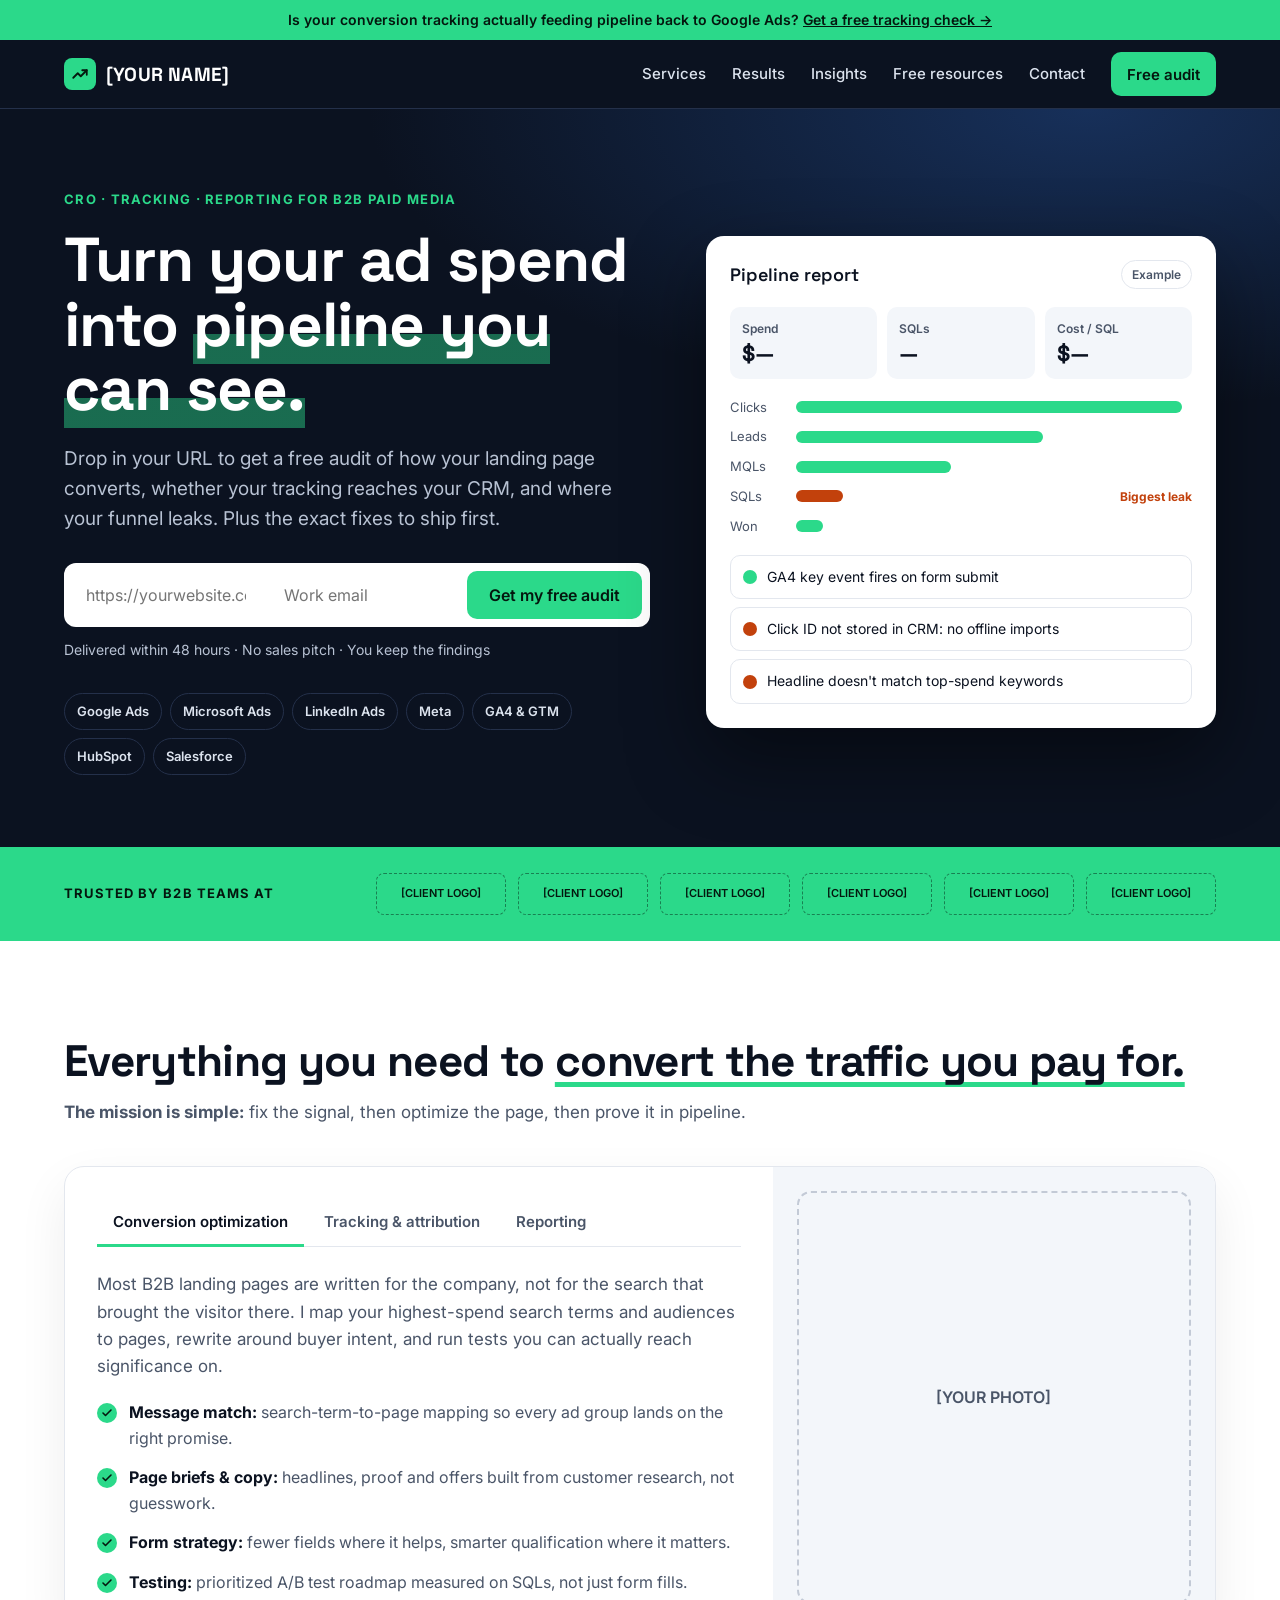
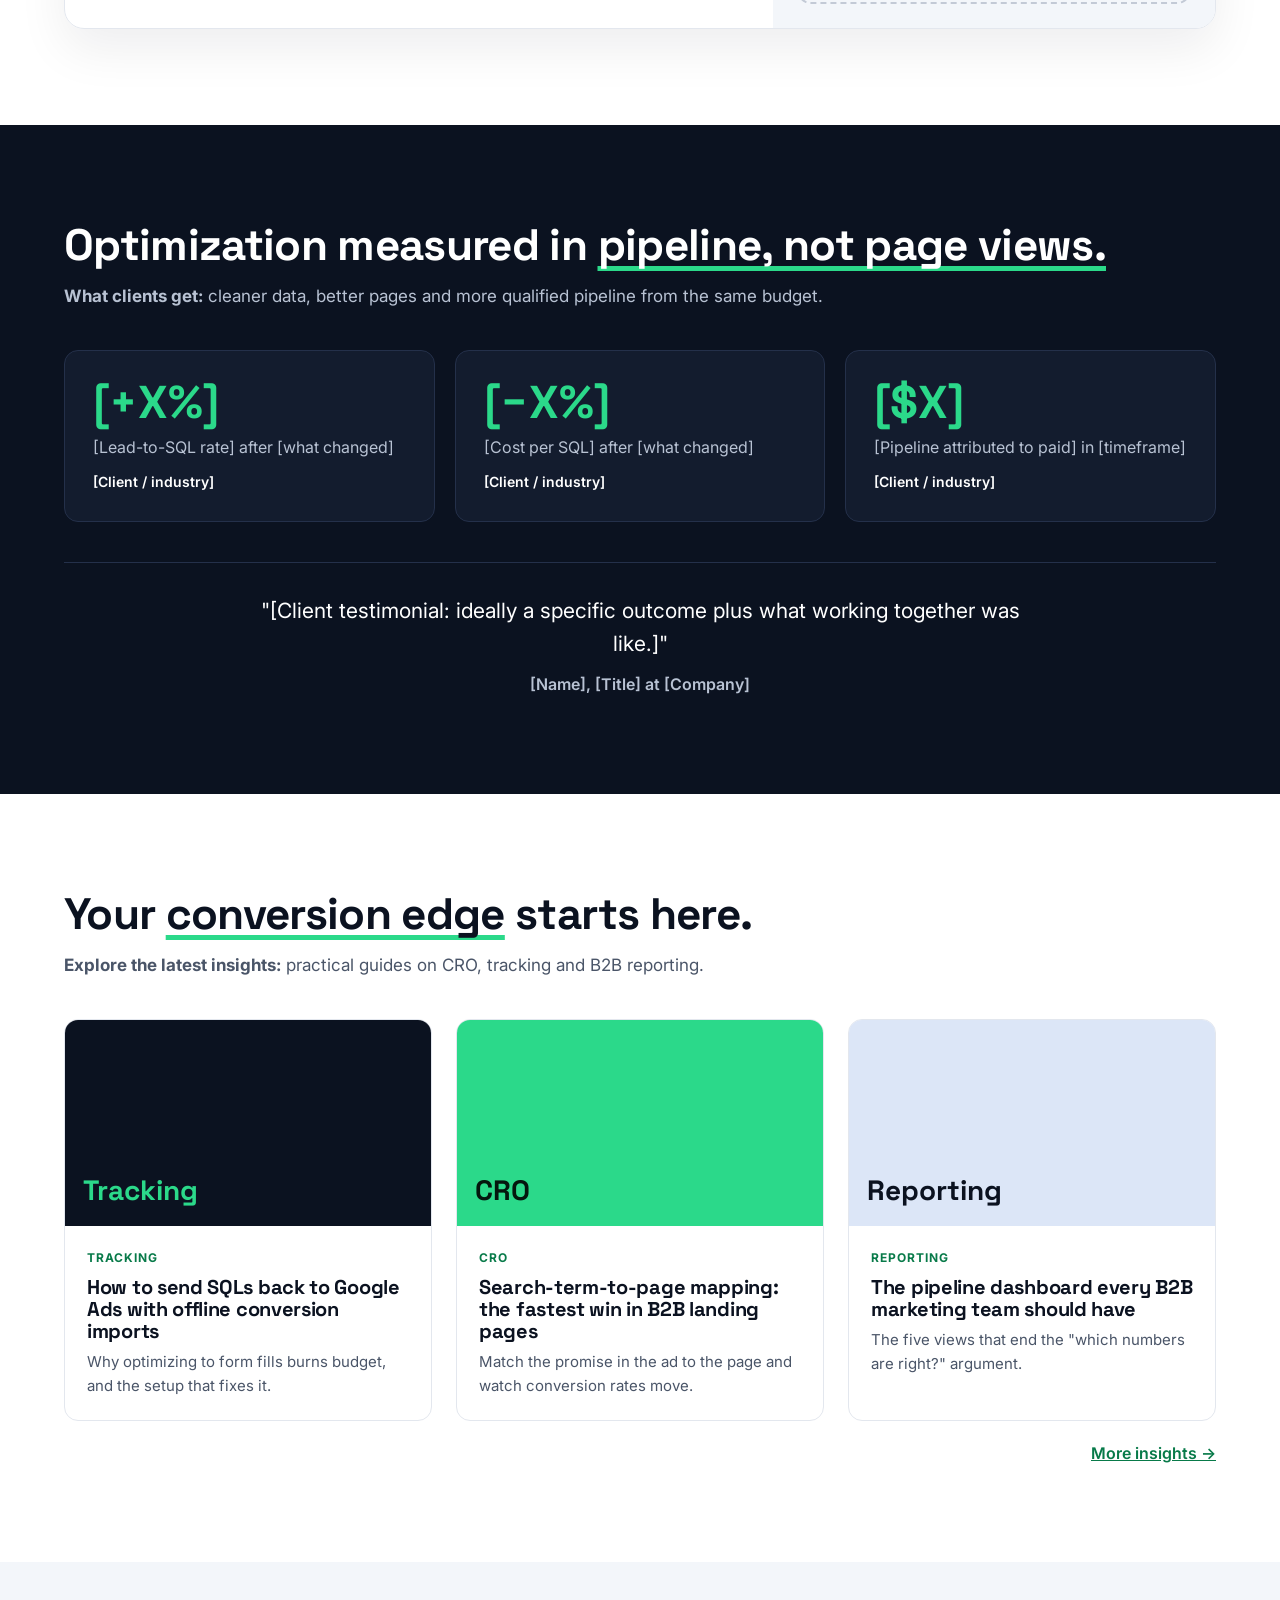
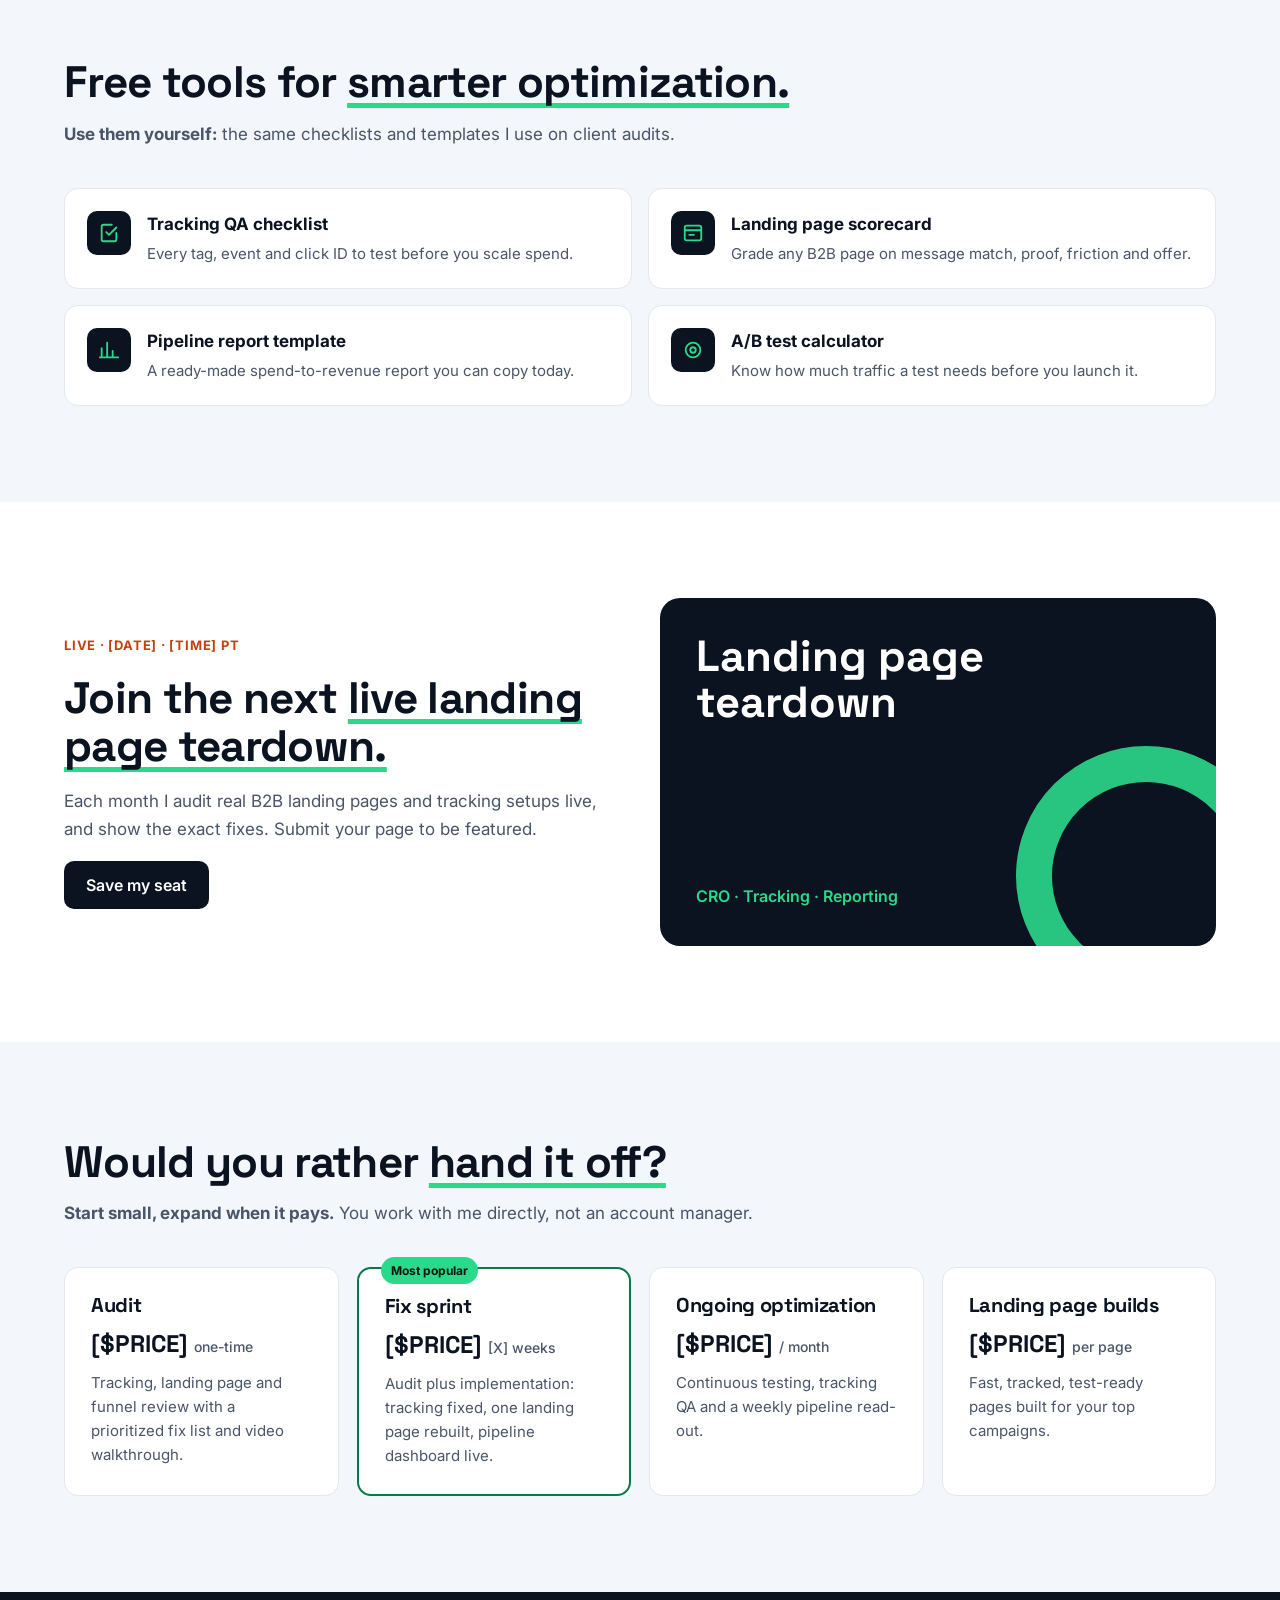
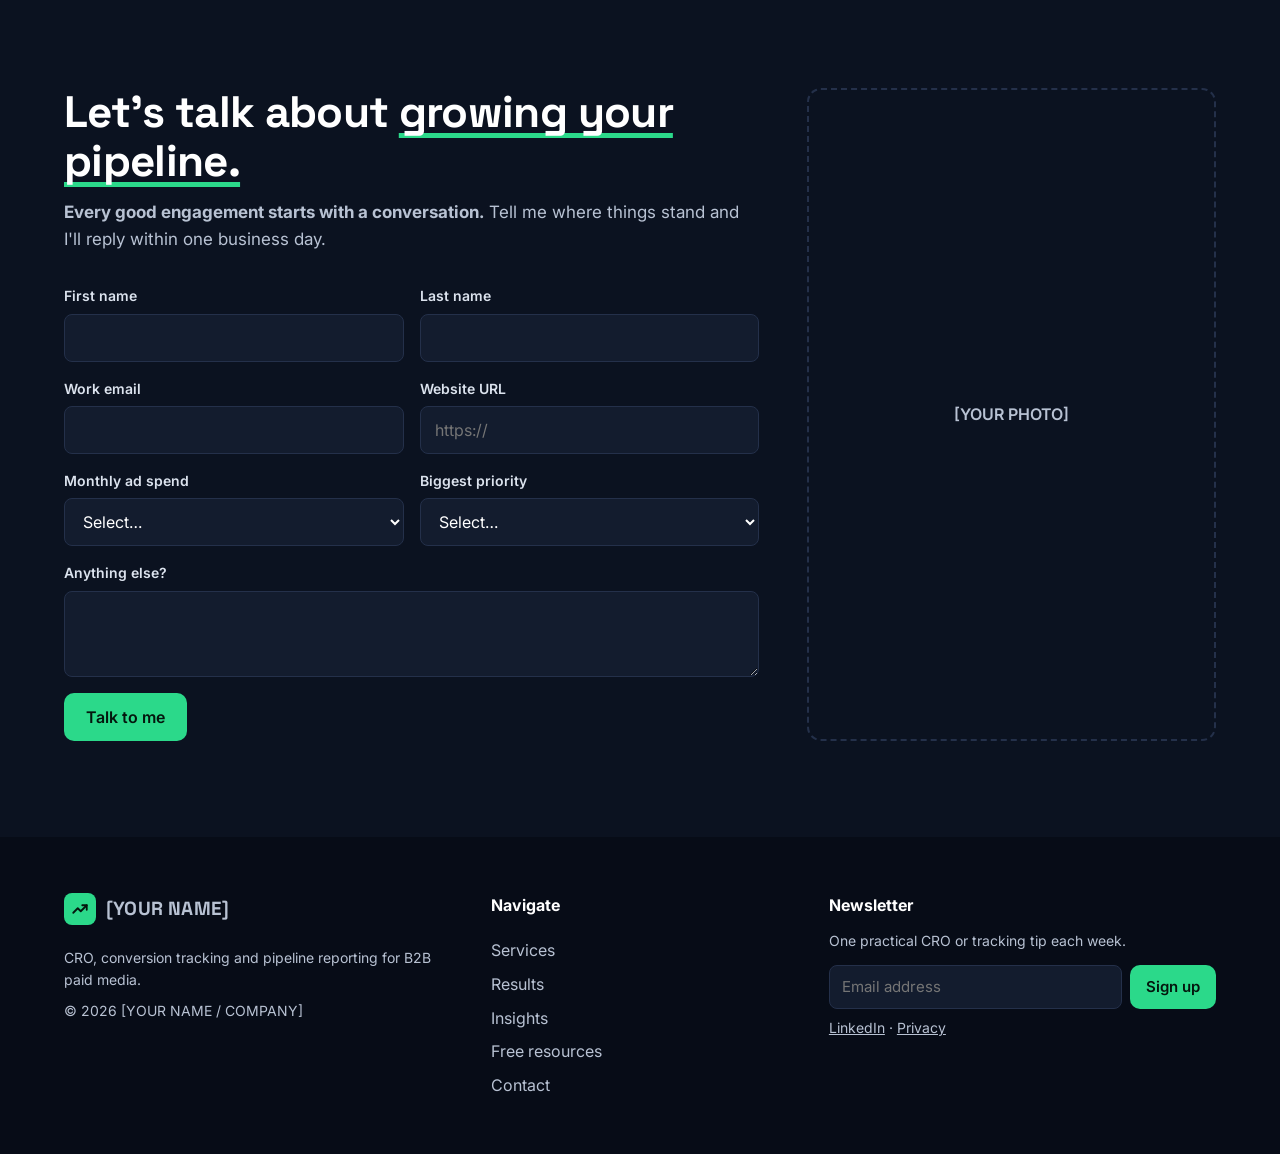
==== index.html @ 053065f4 "Add CRO, tracking & reporting landing page for Netlify Static one-page site with Netlify Forms (audi" ====
<!doctype html>
<html lang="en">
<head>
  <meta charset="utf-8">
  <meta name="viewport" content="width=device-width, initial-scale=1">
  <title>[YOUR NAME] | CRO, Conversion Tracking &amp; Reporting for B2B Paid Media</title>
  <meta name="description" content="Turn ad spend into pipeline you can see. Conversion rate optimization, click-to-CRM tracking and pipeline reporting for B2B teams running Google, Microsoft, LinkedIn and Meta ads.">
  <link rel="canonical" href="https://[YOUR-DOMAIN]/">
  <meta property="og:title" content="[YOUR NAME] | CRO, Tracking &amp; Reporting">
  <meta property="og:description" content="Get a free conversion and tracking audit of your landing page within 48 hours.">
  <meta property="og:type" content="website">
  <link rel="icon" href="/favicon.svg" type="image/svg+xml">
  <link rel="preconnect" href="https://fonts.googleapis.com">
  <link rel="preconnect" href="https://fonts.gstatic.com" crossorigin>
  <link rel="stylesheet" href="https://fonts.googleapis.com/css2?family=Inter:wght@400;500;600;700&family=Space+Grotesk:wght@500;600;700&display=swap">
  <link rel="stylesheet" href="/assets/styles.css">

  <!-- Google Tag Manager: paste your container snippet here (replace GTM-XXXXXXX) -->
  <!-- End Google Tag Manager -->
</head>
<body>
  <!-- Google Tag Manager (noscript): paste here -->

  <a class="skip" href="#main">Skip to content</a>

  <div class="announce">
    <p>Is your conversion tracking actually feeding pipeline back to Google Ads? <a href="#audit">Get a free tracking check →</a></p>
  </div>

  <header class="site-header">
    <div class="wrap header-inner">
      <a class="logo" href="/" aria-label="[YOUR NAME] home">
        <span class="logo-mark" aria-hidden="true">
          <svg viewBox="0 0 24 24" width="18" height="18" fill="none" stroke="currentColor" stroke-width="2.4" stroke-linecap="round" stroke-linejoin="round"><path d="M3 17l6-6 4 4 8-8"/><path d="M15 7h6v6"/></svg>
        </span>
        <span>[YOUR NAME]</span>
      </a>
      <button class="nav-toggle" aria-expanded="false" aria-controls="site-nav" aria-label="Open menu">
        <svg viewBox="0 0 24 24" width="24" height="24" fill="none" stroke="currentColor" stroke-width="2" stroke-linecap="round" aria-hidden="true"><path d="M4 7h16M4 12h16M4 17h16"/></svg>
      </button>
      <nav id="site-nav" class="site-nav" aria-label="Main">
        <a href="#services">Services</a>
        <a href="#results">Results</a>
        <a href="#insights">Insights</a>
        <a href="#resources">Free resources</a>
        <a href="#contact">Contact</a>
        <a class="btn btn-accent btn-sm" href="#audit">Free audit</a>
      </nav>
    </div>
  </header>

  <main id="main">

    <!-- HERO -->
    <section class="hero" id="audit">
      <div class="wrap hero-grid">
        <div class="hero-copy">
          <p class="eyebrow eyebrow-dark">CRO · Tracking · Reporting for B2B paid media</p>
          <h1>Turn your ad spend into <span class="mark">pipeline you can see.</span></h1>
          <p class="lede">Drop in your URL to get a free audit of how your landing page converts, whether your tracking reaches your CRM, and where your funnel leaks. Plus the exact fixes to ship first.</p>

          <form class="url-form" name="audit-request" method="POST" action="/thank-you.html" data-netlify="true" netlify-honeypot="bot-field">
            <input type="hidden" name="form-name" value="audit-request">
            <p class="hidden"><label>Don't fill this out: <input name="bot-field"></label></p>
            <label class="sr-only" for="audit-url">Your website URL</label>
            <input id="audit-url" name="website" type="url" placeholder="https://yourwebsite.com" required>
            <label class="sr-only" for="audit-email">Work email</label>
            <input id="audit-email" name="email" type="email" placeholder="Work email" required>
            <button class="btn btn-accent" type="submit">Get my free audit</button>
          </form>
          <p class="fine">Delivered within 48 hours · No sales pitch · You keep the findings</p>

          <div class="platforms" aria-label="Platforms I work with">
            <span>Google Ads</span><span>Microsoft Ads</span><span>LinkedIn Ads</span><span>Meta</span><span>GA4 &amp; GTM</span><span>HubSpot</span><span>Salesforce</span>
          </div>
        </div>

        <div class="hero-visual" aria-label="Example pipeline report">
          <div class="dash">
            <div class="dash-head">
              <span class="dash-title">Pipeline report</span>
              <span class="pill">Example</span>
            </div>
            <div class="dash-kpis">
              <div><span class="k-label">Spend</span><span class="k-val">$—</span></div>
              <div><span class="k-label">SQLs</span><span class="k-val">—</span></div>
              <div><span class="k-label">Cost / SQL</span><span class="k-val">$—</span></div>
            </div>
            <div class="funnel">
              <div class="f-row"><span>Clicks</span><i style="--w:100%"></i></div>
              <div class="f-row"><span>Leads</span><i style="--w:64%"></i></div>
              <div class="f-row"><span>MQLs</span><i style="--w:40%"></i></div>
              <div class="f-row leak"><span>SQLs</span><i style="--w:15%"></i><b>Biggest leak</b></div>
              <div class="f-row"><span>Won</span><i style="--w:7%"></i></div>
            </div>
            <ul class="checks">
              <li class="ok">GA4 key event fires on form submit</li>
              <li class="bad">Click ID not stored in CRM: no offline imports</li>
              <li class="bad">Headline doesn't match top-spend keywords</li>
            </ul>
          </div>
        </div>
      </div>
    </section>

    <!-- CLIENT BAND -->
    <section class="client-band" aria-label="Clients">
      <div class="wrap band-inner">
        <p class="band-label">Trusted by B2B teams at</p>
        <div class="logos">
          <span class="logo-slot">[CLIENT LOGO]</span>
          <span class="logo-slot">[CLIENT LOGO]</span>
          <span class="logo-slot">[CLIENT LOGO]</span>
          <span class="logo-slot">[CLIENT LOGO]</span>
          <span class="logo-slot">[CLIENT LOGO]</span>
          <span class="logo-slot">[CLIENT LOGO]</span>
        </div>
      </div>
    </section>

    <!-- EVERYTHING YOU NEED (tabs) -->
    <section class="section" id="services">
      <div class="wrap">
        <h2 class="h2">Everything you need to <span class="ul">convert the traffic you pay for.</span></h2>
        <p class="sub"><strong>The mission is simple:</strong> fix the signal, then optimize the page, then prove it in pipeline.</p>

        <div class="tab-card">
          <div class="tab-body">
            <div class="tabs" role="tablist" aria-label="Services">
              <button role="tab" id="tab-cro" aria-controls="panel-cro" aria-selected="true">Conversion optimization</button>
              <button role="tab" id="tab-track" aria-controls="panel-track" aria-selected="false" tabindex="-1">Tracking &amp; attribution</button>
              <button role="tab" id="tab-report" aria-controls="panel-report" aria-selected="false" tabindex="-1">Reporting</button>
            </div>

            <div role="tabpanel" id="panel-cro" aria-labelledby="tab-cro" class="panel">
              <p>Most B2B landing pages are written for the company, not for the search that brought the visitor there. I map your highest-spend search terms and audiences to pages, rewrite around buyer intent, and run tests you can actually reach significance on.</p>
              <ul class="ticks">
                <li><strong>Message match:</strong> search-term-to-page mapping so every ad group lands on the right promise.</li>
                <li><strong>Page briefs &amp; copy:</strong> headlines, proof and offers built from customer research, not guesswork.</li>
                <li><strong>Form strategy:</strong> fewer fields where it helps, smarter qualification where it matters.</li>
                <li><strong>Testing:</strong> prioritized A/B test roadmap measured on SQLs, not just form fills.</li>
              </ul>
            </div>
            <div role="tabpanel" id="panel-track" aria-labelledby="tab-track" class="panel" hidden>
              <p>Ad platforms optimize toward whatever you tell them is a conversion. If that's a form fill, budget flows to the cheapest leads. I connect click to CRM so Google, Microsoft, LinkedIn and Meta can bid toward qualified pipeline.</p>
              <ul class="ticks">
                <li><strong>GTM &amp; GA4:</strong> clean key events, consent mode and enhanced conversions.</li>
                <li><strong>Click IDs to CRM:</strong> GCLID, MSCLKID and UTMs captured on every lead in HubSpot or Salesforce.</li>
                <li><strong>Offline conversion imports:</strong> MQL, SQL and closed-won sent back to the ad platforms.</li>
                <li><strong>QA:</strong> every tag tested end to end, documented so your team can maintain it.</li>
              </ul>
            </div>
            <div role="tabpanel" id="panel-report" aria-labelledby="tab-report" class="panel" hidden>
              <p>When GA4, the ad platforms and the CRM all disagree, every meeting becomes an argument about numbers. I build one source of truth from spend to closed-won that leadership and sales both trust.</p>
              <ul class="ticks">
                <li><strong>Pipeline dashboards:</strong> spend → lead → MQL → SQL → revenue by channel and campaign.</li>
                <li><strong>Attribution you can explain:</strong> clear models, no black boxes.</li>
                <li><strong>Weekly read-outs:</strong> what changed, why, and what to do next.</li>
                <li><strong>Alerts:</strong> automated checks when tracking breaks or lead quality drops.</li>
              </ul>
            </div>
          </div>
          <div class="tab-photo">
            <div class="photo-slot">[YOUR PHOTO]</div>
          </div>
        </div>
      </div>
    </section>

    <!-- RESULTS -->
    <section class="section dark" id="results">
      <div class="wrap">
        <h2 class="h2">Optimization measured in <span class="ul">pipeline, not page views.</span></h2>
        <p class="sub"><strong>What clients get:</strong> cleaner data, better pages and more qualified pipeline from the same budget.</p>
        <div class="stats">
          <article class="stat">
            <p class="stat-num">[+X%]</p>
            <p>[Lead-to-SQL rate] after [what changed]</p>
            <p class="stat-client">[Client / industry]</p>
          </article>
          <article class="stat">
            <p class="stat-num">[−X%]</p>
            <p>[Cost per SQL] after [what changed]</p>
            <p class="stat-client">[Client / industry]</p>
          </article>
          <article class="stat">
            <p class="stat-num">[$X]</p>
            <p>[Pipeline attributed to paid] in [timeframe]</p>
            <p class="stat-client">[Client / industry]</p>
          </article>
        </div>
        <figure class="quote">
          <blockquote>"[Client testimonial: ideally a specific outcome plus what working together was like.]"</blockquote>
          <figcaption>[Name], [Title] at [Company]</figcaption>
        </figure>
      </div>
    </section>

    <!-- INSIGHTS -->
    <section class="section" id="insights">
      <div class="wrap">
        <h2 class="h2">Your <span class="ul">conversion edge</span> starts here.</h2>
        <p class="sub"><strong>Explore the latest insights:</strong> practical guides on CRO, tracking and B2B reporting.</p>
        <div class="cards">
          <article class="card">
            <div class="card-art art-1" aria-hidden="true"><span>Tracking</span></div>
            <div class="card-body">
              <p class="tag">Tracking</p>
              <h3><a href="#">How to send SQLs back to Google Ads with offline conversion imports</a></h3>
              <p>Why optimizing to form fills burns budget, and the setup that fixes it.</p>
            </div>
          </article>
          <article class="card">
            <div class="card-art art-2" aria-hidden="true"><span>CRO</span></div>
            <div class="card-body">
              <p class="tag">CRO</p>
              <h3><a href="#">Search-term-to-page mapping: the fastest win in B2B landing pages</a></h3>
              <p>Match the promise in the ad to the page and watch conversion rates move.</p>
            </div>
          </article>
          <article class="card">
            <div class="card-art art-3" aria-hidden="true"><span>Reporting</span></div>
            <div class="card-body">
              <p class="tag">Reporting</p>
              <h3><a href="#">The pipeline dashboard every B2B marketing team should have</a></h3>
              <p>The five views that end the "which numbers are right?" argument.</p>
            </div>
          </article>
        </div>
        <p class="more"><a href="#">More insights →</a></p>
      </div>
    </section>

    <!-- FREE RESOURCES -->
    <section class="section tint" id="resources">
      <div class="wrap">
        <h2 class="h2">Free tools for <span class="ul">smarter optimization.</span></h2>
        <p class="sub"><strong>Use them yourself:</strong> the same checklists and templates I use on client audits.</p>
        <div class="resources">
          <a class="resource" href="#">
            <span class="r-icon" aria-hidden="true"><svg viewBox="0 0 24 24" width="22" height="22" fill="none" stroke="currentColor" stroke-width="2" stroke-linecap="round" stroke-linejoin="round"><path d="M9 11l3 3 8-8"/><path d="M20 12v7a2 2 0 0 1-2 2H6a2 2 0 0 1-2-2V5a2 2 0 0 1 2-2h9"/></svg></span>
            <span><strong>Tracking QA checklist</strong><span>Every tag, event and click ID to test before you scale spend.</span></span>
          </a>
          <a class="resource" href="#">
            <span class="r-icon" aria-hidden="true"><svg viewBox="0 0 24 24" width="22" height="22" fill="none" stroke="currentColor" stroke-width="2" stroke-linecap="round" stroke-linejoin="round"><rect x="3" y="4" width="18" height="16" rx="2"/><path d="M3 9h18M8 14h5"/></svg></span>
            <span><strong>Landing page scorecard</strong><span>Grade any B2B page on message match, proof, friction and offer.</span></span>
          </a>
          <a class="resource" href="#">
            <span class="r-icon" aria-hidden="true"><svg viewBox="0 0 24 24" width="22" height="22" fill="none" stroke="currentColor" stroke-width="2" stroke-linecap="round" stroke-linejoin="round"><path d="M4 20V10M10 20V4M16 20v-7M22 20H2"/></svg></span>
            <span><strong>Pipeline report template</strong><span>A ready-made spend-to-revenue report you can copy today.</span></span>
          </a>
          <a class="resource" href="#">
            <span class="r-icon" aria-hidden="true"><svg viewBox="0 0 24 24" width="22" height="22" fill="none" stroke="currentColor" stroke-width="2" stroke-linecap="round" stroke-linejoin="round"><circle cx="12" cy="12" r="8"/><circle cx="12" cy="12" r="3"/></svg></span>
            <span><strong>A/B test calculator</strong><span>Know how much traffic a test needs before you launch it.</span></span>
          </a>
        </div>
      </div>
    </section>

    <!-- LIVE AUDIT -->
    <section class="section">
      <div class="wrap live">
        <div class="live-copy">
          <p class="live-badge">LIVE · [DATE] · [TIME] PT</p>
          <h2 class="h2">Join the next <span class="ul">live landing page teardown.</span></h2>
          <p>Each month I audit real B2B landing pages and tracking setups live, and show the exact fixes. Submit your page to be featured.</p>
          <a class="btn btn-dark" href="#contact">Save my seat</a>
        </div>
        <div class="live-art" aria-hidden="true">
          <p>Landing page<br>teardown</p>
          <span>CRO · Tracking · Reporting</span>
        </div>
      </div>
    </section>

    <!-- HAND IT OFF -->
    <section class="section tint">
      <div class="wrap">
        <h2 class="h2">Would you rather <span class="ul">hand it off?</span></h2>
        <p class="sub"><strong>Start small, expand when it pays.</strong> You work with me directly, not an account manager.</p>
        <div class="offers">
          <article class="offer">
            <h3>Audit</h3>
            <p class="price">[$PRICE] <span>one-time</span></p>
            <p>Tracking, landing page and funnel review with a prioritized fix list and video walkthrough.</p>
          </article>
          <article class="offer featured">
            <p class="pop">Most popular</p>
            <h3>Fix sprint</h3>
            <p class="price">[$PRICE] <span>[X] weeks</span></p>
            <p>Audit plus implementation: tracking fixed, one landing page rebuilt, pipeline dashboard live.</p>
          </article>
          <article class="offer">
            <h3>Ongoing optimization</h3>
            <p class="price">[$PRICE] <span>/ month</span></p>
            <p>Continuous testing, tracking QA and a weekly pipeline read-out.</p>
          </article>
          <article class="offer">
            <h3>Landing page builds</h3>
            <p class="price">[$PRICE] <span>per page</span></p>
            <p>Fast, tracked, test-ready pages built for your top campaigns.</p>
          </article>
        </div>
      </div>
    </section>

    <!-- CONTACT -->
    <section class="section dark" id="contact">
      <div class="wrap contact">
        <div class="contact-main">
          <h2 class="h2">Let's talk about <span class="ul">growing your pipeline.</span></h2>
          <p class="sub"><strong>Every good engagement starts with a conversation.</strong> Tell me where things stand and I'll reply within one business day.</p>
          <form class="contact-form" name="contact" method="POST" action="/thank-you.html" data-netlify="true" netlify-honeypot="bot-field">
            <input type="hidden" name="form-name" value="contact">
            <p class="hidden"><label>Don't fill this out: <input name="bot-field"></label></p>
            <div class="field"><label for="c-first">First name</label><input id="c-first" name="first_name" autocomplete="given-name" required></div>
            <div class="field"><label for="c-last">Last name</label><input id="c-last" name="last_name" autocomplete="family-name" required></div>
            <div class="field"><label for="c-email">Work email</label><input id="c-email" name="email" type="email" autocomplete="email" required></div>
            <div class="field"><label for="c-site">Website URL</label><input id="c-site" name="website" type="url" placeholder="https://"></div>
            <div class="field"><label for="c-spend">Monthly ad spend</label>
              <select id="c-spend" name="ad_spend">
                <option value="">Select…</option>
                <option>Under $10k</option>
                <option>$10k – $50k</option>
                <option>$50k – $150k</option>
                <option>$150k+</option>
              </select>
            </div>
            <div class="field"><label for="c-need">Biggest priority</label>
              <select id="c-need" name="priority">
                <option value="">Select…</option>
                <option>Landing page conversion</option>
                <option>Tracking &amp; attribution</option>
                <option>Reporting &amp; dashboards</option>
                <option>All of the above</option>
              </select>
            </div>
            <div class="field full"><label for="c-msg">Anything else?</label><textarea id="c-msg" name="message" rows="3"></textarea></div>
            <div class="field full"><button class="btn btn-accent" type="submit">Talk to me</button></div>
          </form>
        </div>
        <div class="contact-photo">
          <div class="photo-slot dark-slot">[YOUR PHOTO]</div>
        </div>
      </div>
    </section>
  </main>

  <footer class="site-footer">
    <div class="wrap footer-grid">
      <div>
        <a class="logo logo-light" href="/"><span class="logo-mark" aria-hidden="true"><svg viewBox="0 0 24 24" width="18" height="18" fill="none" stroke="currentColor" stroke-width="2.4" stroke-linecap="round" stroke-linejoin="round"><path d="M3 17l6-6 4 4 8-8"/><path d="M15 7h6v6"/></svg></span><span>[YOUR NAME]</span></a>
        <p class="foot-small">CRO, conversion tracking and pipeline reporting for B2B paid media.</p>
        <p class="foot-small">© <span id="year">2026</span> [YOUR NAME / COMPANY]</p>
      </div>
      <nav aria-label="Footer">
        <p class="foot-h">Navigate</p>
        <a href="#services">Services</a>
        <a href="#results">Results</a>
        <a href="#insights">Insights</a>
        <a href="#resources">Free resources</a>
        <a href="#contact">Contact</a>
      </nav>
      <div>
        <p class="foot-h">Newsletter</p>
        <p class="foot-small">One practical CRO or tracking tip each week.</p>
        <form class="news-form" name="newsletter" method="POST" action="/thank-you.html" data-netlify="true" netlify-honeypot="bot-field">
          <input type="hidden" name="form-name" value="newsletter">
          <p class="hidden"><label>Don't fill this out: <input name="bot-field"></label></p>
          <label class="sr-only" for="n-email">Email address</label>
          <input id="n-email" name="email" type="email" placeholder="Email address" required>
          <button class="btn btn-accent btn-sm" type="submit">Sign up</button>
        </form>
        <p class="foot-small"><a href="#">LinkedIn</a> · <a href="#">Privacy</a></p>
      </div>
    </div>
  </footer>

  <script src="/assets/main.js" defer></script>
</body>
</html>
---- assets/styles.css ----
/* ===== Tokens ===== */
:root {
  --ink: #0B1220;
  --ink-2: #131C2E;
  --ink-line: #24304A;
  --text: #0B1220;
  --muted: #4A5568;
  --muted-dark: #B8C2D3;
  --line: #E3E7EE;
  --bg: #FFFFFF;
  --tint: #F3F6FA;
  --accent: #2BD98A;        /* buttons, highlights (non-text on light) */
  --accent-ink: #04170E;    /* text on accent */
  --accent-text: #087A49;   /* accent-colored text on white (AA) */
  --warn: #C2410C;
  --radius: 14px;
  --font-head: "Space Grotesk", system-ui, sans-serif;
  --font-body: "Inter", system-ui, -apple-system, "Segoe UI", sans-serif;
}

*, *::before, *::after { box-sizing: border-box; }
html { scroll-behavior: smooth; }
body { margin: 0; font-family: var(--font-body); color: var(--text); background: var(--bg); line-height: 1.6; -webkit-font-smoothing: antialiased; }
img { max-width: 100%; display: block; }
a { color: var(--accent-text); }
h1, h2, h3 { font-family: var(--font-head); line-height: 1.1; letter-spacing: -0.015em; margin: 0; }
p { margin: 0; }
.wrap { max-width: 1200px; margin: 0 auto; padding: 0 24px; }
.sr-only, .hidden { position: absolute !important; width: 1px; height: 1px; overflow: hidden; clip: rect(0 0 0 0); white-space: nowrap; }
.skip { position: absolute; left: -999px; top: 8px; background: var(--accent); color: var(--accent-ink); padding: 10px 14px; border-radius: 8px; z-index: 100; }
.skip:focus { left: 8px; }
:focus-visible { outline: 3px solid var(--accent); outline-offset: 2px; }

/* ===== Buttons ===== */
.btn { display: inline-flex; align-items: center; justify-content: center; min-height: 48px; padding: 0 22px; border-radius: 10px; font: 600 16px/1 var(--font-body); text-decoration: none; border: 0; cursor: pointer; white-space: nowrap; transition: transform .15s ease, filter .15s ease; }
.btn:hover { filter: brightness(1.05); transform: translateY(-1px); }
.btn-accent { background: var(--accent); color: var(--accent-ink); }
.btn-dark { background: var(--ink); color: #fff; }
.btn-sm { min-height: 44px; padding: 0 16px; font-size: 15px; }

/* ===== Announcement + header ===== */
.announce { background: var(--accent); color: var(--accent-ink); text-align: center; font-size: 14px; font-weight: 600; padding: 9px 16px; }
.announce a { color: var(--accent-ink); }
.site-header { background: var(--ink); color: #fff; position: sticky; top: 0; z-index: 50; border-bottom: 1px solid var(--ink-line); }
.header-inner { display: flex; align-items: center; justify-content: space-between; gap: 16px; min-height: 68px; }
.logo { display: inline-flex; align-items: center; gap: 10px; color: #fff; text-decoration: none; font: 700 19px var(--font-head); letter-spacing: .01em; }
.logo-mark { width: 32px; height: 32px; border-radius: 8px; background: var(--accent); color: var(--accent-ink); display: grid; place-items: center; }
.site-nav { display: flex; align-items: center; gap: 26px; }
.site-nav a:not(.btn) { color: #DCE3EE; text-decoration: none; font-size: 15px; font-weight: 500; }
.site-nav a:not(.btn):hover { color: #fff; }
.nav-toggle { display: none; background: none; border: 0; color: #fff; width: 44px; height: 44px; cursor: pointer; }

/* ===== Hero ===== */
.hero { background: radial-gradient(1200px 500px at 85% 0%, #17305A 0%, transparent 60%), var(--ink); color: #fff; padding: 80px 0 72px; }
.hero-grid { display: grid; grid-template-columns: 1.15fr 1fr; gap: 56px; align-items: center; }
.eyebrow { font-size: 13px; font-weight: 700; letter-spacing: .1em; text-transform: uppercase; margin-bottom: 18px; }
.eyebrow-dark { color: var(--accent); }
.hero h1 { font-size: clamp(38px, 5.2vw, 62px); line-height: 1.04; }
.mark { background: linear-gradient(transparent 62%, rgba(43,217,138,.45) 62%); }
.lede { font-size: 19px; color: var(--muted-dark); margin-top: 22px; max-width: 580px; }
.url-form { display: flex; flex-wrap: wrap; gap: 10px; margin-top: 28px; background: #fff; padding: 8px; border-radius: 12px; max-width: 640px; }
.url-form input { flex: 1 1 180px; min-width: 0; height: 48px; border: 0; padding: 0 14px; font: 16px var(--font-body); color: var(--text); border-radius: 8px; background: transparent; }
.url-form input + input { border-left: 1px solid var(--line); border-radius: 0; }
.url-form .btn { flex: 0 0 auto; }
.fine { font-size: 14px; color: var(--muted-dark); margin-top: 12px; }
.platforms { display: flex; flex-wrap: wrap; gap: 8px; margin-top: 32px; }
.platforms span { font-size: 13px; font-weight: 600; color: #DCE3EE; border: 1px solid var(--ink-line); padding: 7px 12px; border-radius: 999px; }

/* Dashboard visual */
.dash { background: #fff; color: var(--text); border-radius: 18px; padding: 24px; box-shadow: 0 30px 80px rgba(0,0,0,.45); }
.dash-head { display: flex; justify-content: space-between; align-items: center; }
.dash-title { font: 600 18px var(--font-head); }
.pill { font-size: 12px; font-weight: 600; color: var(--muted); border: 1px solid var(--line); border-radius: 999px; padding: 4px 10px; }
.dash-kpis { display: grid; grid-template-columns: repeat(3, 1fr); gap: 10px; margin: 18px 0; }
.dash-kpis div { background: var(--tint); border-radius: 10px; padding: 12px; display: flex; flex-direction: column; }
.k-label { font-size: 12px; color: var(--muted); font-weight: 600; }
.k-val { font: 700 22px var(--font-head); }
.funnel { display: flex; flex-direction: column; gap: 9px; }
.f-row { display: grid; grid-template-columns: 56px 1fr auto; align-items: center; gap: 10px; font-size: 13px; color: var(--muted); }
.f-row i { display: block; height: 12px; width: var(--w); background: var(--accent); border-radius: 6px; }
.f-row.leak i { background: var(--warn); }
.f-row b { font-size: 12px; color: var(--warn); }
.checks { list-style: none; padding: 0; margin: 18px 0 0; display: flex; flex-direction: column; gap: 8px; }
.checks li { font-size: 14px; padding: 10px 12px 10px 36px; border: 1px solid var(--line); border-radius: 10px; position: relative; }
.checks li::before { content: ""; position: absolute; left: 12px; top: 50%; width: 14px; height: 14px; margin-top: -7px; border-radius: 50%; }
.checks .ok::before { background: var(--accent); }
.checks .bad::before { background: var(--warn); }

/* ===== Client band ===== */
.client-band { background: var(--accent); color: var(--accent-ink); padding: 26px 0; }
.band-inner { display: flex; flex-wrap: wrap; gap: 16px 32px; align-items: center; justify-content: space-between; }
.band-label { font-size: 13px; font-weight: 700; letter-spacing: .08em; text-transform: uppercase; }
.logos { display: flex; flex-wrap: wrap; gap: 12px; }
.logo-slot { width: 130px; height: 42px; border: 1.5px dashed rgba(4,23,14,.45); border-radius: 8px; display: grid; place-items: center; font-size: 11px; font-weight: 600; }

/* ===== Sections ===== */
.section { padding: 96px 0; }
.section.dark { background: var(--ink); color: #fff; }
.section.tint { background: var(--tint); }
.h2 { font-size: clamp(30px, 3.6vw, 44px); }
.ul { text-decoration: underline; text-decoration-color: var(--accent); text-decoration-thickness: 5px; text-underline-offset: 6px; text-decoration-skip-ink: none; }
.sub { font-size: 17px; color: var(--muted); margin-top: 14px; max-width: 760px; }
.dark .sub { color: var(--muted-dark); }

/* Tabs card */
.tab-card { margin-top: 40px; border: 1px solid var(--line); border-radius: 20px; box-shadow: 0 20px 50px rgba(11,18,32,.07); display: grid; grid-template-columns: 1.6fr 1fr; overflow: hidden; }
.tab-body { padding: 32px; }
.tabs { display: flex; flex-wrap: wrap; gap: 4px; border-bottom: 1px solid var(--line); margin-bottom: 24px; }
.tabs button { background: none; border: 0; border-bottom: 3px solid transparent; padding: 12px 16px; min-height: 48px; font: 600 15px var(--font-body); color: var(--muted); cursor: pointer; margin-bottom: -1px; }
.tabs button[aria-selected="true"] { color: var(--text); border-bottom-color: var(--accent); }
.panel > p { font-size: 17px; color: var(--muted); }
.ticks { list-style: none; padding: 0; margin: 20px 0 0; display: flex; flex-direction: column; gap: 14px; }
.ticks li { padding-left: 32px; position: relative; font-size: 16px; color: var(--muted); }
.ticks li strong { color: var(--text); }
.ticks li::before { content: ""; position: absolute; left: 0; top: 3px; width: 20px; height: 20px; border-radius: 50%; background: var(--accent) url("data:image/svg+xml,%3Csvg xmlns='http://www.w3.org/2000/svg' viewBox='0 0 24 24' fill='none' stroke='%2304170E' stroke-width='3.2' stroke-linecap='round' stroke-linejoin='round'%3E%3Cpath d='M20 6L9 17l-5-5'/%3E%3C/svg%3E") center/12px no-repeat; }
.tab-photo { background: var(--tint); padding: 24px; display: flex; }
.photo-slot { flex: 1; min-height: 320px; border: 2px dashed #C3CAD6; border-radius: 14px; display: grid; place-items: center; font-weight: 600; color: var(--muted); }
.dark-slot { border-color: var(--ink-line); color: var(--muted-dark); }

/* Results */
.stats { display: grid; grid-template-columns: repeat(3, 1fr); gap: 20px; margin-top: 40px; }
.stat { background: var(--ink-2); border: 1px solid var(--ink-line); border-radius: var(--radius); padding: 28px; display: flex; flex-direction: column; gap: 10px; }
.stat-num { font: 700 46px/1 var(--font-head); color: var(--accent); }
.stat p:not(.stat-num) { color: var(--muted-dark); }
.stat-client { font-size: 14px; font-weight: 600; color: #fff !important; margin-top: auto; }
.quote { margin: 40px 0 0; padding-top: 32px; border-top: 1px solid var(--ink-line); text-align: center; }
.quote blockquote { margin: 0 auto; max-width: 780px; font-size: 21px; line-height: 1.55; }
.quote figcaption { margin-top: 12px; font-weight: 600; color: var(--muted-dark); }

/* Insight cards */
.cards { display: grid; grid-template-columns: repeat(3, 1fr); gap: 24px; margin-top: 40px; }
.card { border: 1px solid var(--line); border-radius: var(--radius); overflow: hidden; display: flex; flex-direction: column; background: #fff; transition: box-shadow .2s, transform .2s; }
.card:hover { box-shadow: 0 16px 40px rgba(11,18,32,.1); transform: translateY(-2px); }
.card-art { aspect-ratio: 16 / 9; display: flex; align-items: flex-end; padding: 18px; font: 700 28px var(--font-head); }
.art-1 { background: var(--ink); color: var(--accent); }
.art-2 { background: var(--accent); color: var(--accent-ink); }
.art-3 { background: #DCE6F7; color: var(--ink); }
.card-body { padding: 22px; display: flex; flex-direction: column; gap: 8px; }
.tag { font-size: 12px; font-weight: 700; letter-spacing: .08em; text-transform: uppercase; color: var(--accent-text); }
.card h3 { font-size: 20px; }
.card h3 a { color: var(--text); text-decoration: none; }
.card h3 a::after { content: ""; position: absolute; inset: 0; }
.card { position: relative; }
.card-body > p:last-child { color: var(--muted); font-size: 15px; }
.more { text-align: right; margin-top: 20px; font-weight: 600; }

/* Resources */
.resources { display: grid; grid-template-columns: repeat(2, 1fr); gap: 16px; margin-top: 40px; }
.resource { display: flex; gap: 16px; align-items: flex-start; background: #fff; border: 1px solid var(--line); border-radius: var(--radius); padding: 22px; text-decoration: none; color: var(--text); transition: border-color .2s; }
.resource:hover { border-color: var(--accent-text); }
.resource > span:last-child { display: flex; flex-direction: column; gap: 4px; }
.resource strong { font-size: 17px; }
.resource strong + span { color: var(--muted); font-size: 15px; }
.r-icon { flex: none; width: 44px; height: 44px; border-radius: 10px; background: var(--ink); color: var(--accent); display: grid; place-items: center; }

/* Live teardown */
.live { display: grid; grid-template-columns: 1fr 1fr; gap: 40px; align-items: center; }
.live-copy { display: flex; flex-direction: column; gap: 18px; align-items: flex-start; }
.live-copy > p:not(.live-badge) { color: var(--muted); font-size: 17px; }
.live-badge { font-size: 13px; font-weight: 700; letter-spacing: .06em; color: var(--warn); }
.live-art { background: var(--ink); color: #fff; border-radius: 20px; aspect-ratio: 16 / 10; padding: 36px; display: flex; flex-direction: column; justify-content: space-between; position: relative; overflow: hidden; }
.live-art::after { content: ""; position: absolute; right: -60px; bottom: -60px; width: 260px; height: 260px; border-radius: 50%; border: 36px solid var(--accent); opacity: .9; }
.live-art p, .live-art span { position: relative; z-index: 1; }
.live-art p { font: 700 clamp(30px, 3.4vw, 44px)/1.05 var(--font-head); }
.live-art span { color: var(--accent); font-weight: 600; }

/* Offers */
.offers { display: grid; grid-template-columns: repeat(4, 1fr); gap: 18px; margin-top: 40px; }
.offer { background: #fff; border: 1px solid var(--line); border-radius: var(--radius); padding: 26px; display: flex; flex-direction: column; gap: 12px; position: relative; }
.offer.featured { border: 2px solid var(--accent-text); }
.pop { position: absolute; top: -12px; left: 22px; background: var(--accent); color: var(--accent-ink); font-size: 12px; font-weight: 700; padding: 4px 10px; border-radius: 999px; }
.offer h3 { font-size: 20px; }
.price { font: 700 24px var(--font-head); }
.price span { font: 500 14px var(--font-body); color: var(--muted); }
.offer > p:last-child { color: var(--muted); font-size: 15px; }

/* Contact */
.contact { display: grid; grid-template-columns: 1.7fr 1fr; gap: 48px; align-items: stretch; }
.contact-form { display: grid; grid-template-columns: repeat(2, 1fr); gap: 16px; margin-top: 32px; }
.field { display: flex; flex-direction: column; gap: 6px; }
.field.full { grid-column: 1 / -1; }
.field label { font-size: 14px; font-weight: 600; color: #DCE3EE; }
.field input, .field select, .field textarea { height: 48px; border-radius: 8px; border: 1px solid var(--ink-line); background: var(--ink-2); color: #fff; padding: 0 14px; font: 16px var(--font-body); }
.field textarea { height: auto; padding: 12px 14px; resize: vertical; }
.field .btn { justify-self: start; align-self: flex-start; }
.contact-photo { display: flex; }

/* Footer */
.site-footer { background: #070C17; color: var(--muted-dark); padding: 56px 0; }
.footer-grid { display: grid; grid-template-columns: 1.3fr 1fr 1.3fr; gap: 40px; }
.logo-light { margin-bottom: 14px; }
.foot-h { color: #fff; font-weight: 700; margin-bottom: 12px; }
.site-footer nav { display: flex; flex-direction: column; gap: 8px; }
.site-footer a { color: var(--muted-dark); }
.site-footer nav a { text-decoration: none; }
.site-footer nav a:hover { color: #fff; }
.foot-small { font-size: 14px; margin-top: 8px; }
.news-form { display: flex; gap: 8px; margin-top: 12px; flex-wrap: wrap; }
.news-form input { flex: 1 1 180px; height: 44px; border-radius: 8px; border: 1px solid var(--ink-line); background: var(--ink-2); color: #fff; padding: 0 12px; font: 15px var(--font-body); }

/* Thank-you / 404 */
.simple { min-height: 70vh; display: grid; place-items: center; text-align: center; padding: 80px 24px; }
.simple-inner { max-width: 560px; display: flex; flex-direction: column; gap: 18px; align-items: center; }
.simple h1 { font-size: clamp(34px, 5vw, 52px); }
.simple p { color: var(--muted); font-size: 18px; }

/* ===== Responsive ===== */
@media (max-width: 1000px) {
  .hero-grid, .tab-card, .live, .contact { grid-template-columns: 1fr; }
  .offers { grid-template-columns: repeat(2, 1fr); }
  .tab-photo .photo-slot, .contact-photo .photo-slot { min-height: 220px; }
}
@media (max-width: 860px) {
  .nav-toggle { display: grid; place-items: center; }
  .site-nav { display: none; position: absolute; left: 0; right: 0; top: 100%; background: var(--ink); flex-direction: column; align-items: stretch; gap: 0; padding: 8px 24px 20px; border-bottom: 1px solid var(--ink-line); }
  .site-nav.open { display: flex; }
  .site-nav a:not(.btn) { padding: 12px 0; border-bottom: 1px solid var(--ink-line); }
  .site-nav .btn { margin-top: 14px; }
  .stats, .cards { grid-template-columns: 1fr; }
  .resources { grid-template-columns: 1fr; }
  .footer-grid { grid-template-columns: 1fr; }
}
@media (max-width: 560px) {
  .section { padding: 64px 0; }
  .hero { padding: 56px 0; }
  .offers, .contact-form { grid-template-columns: 1fr; }
  .live-art::after { width: 180px; height: 180px; border-width: 26px; right: -70px; bottom: -70px; opacity: .55; }
  .url-form input + input { border-left: 0; border-top: 1px solid var(--line); }
  .url-form .btn { width: 100%; }
  .dash-kpis { grid-template-columns: 1fr 1fr 1fr; }
  .k-val { font-size: 18px; }
}
@media (prefers-reduced-motion: reduce) {
  html { scroll-behavior: auto; }
  .btn, .card { transition: none; }
}
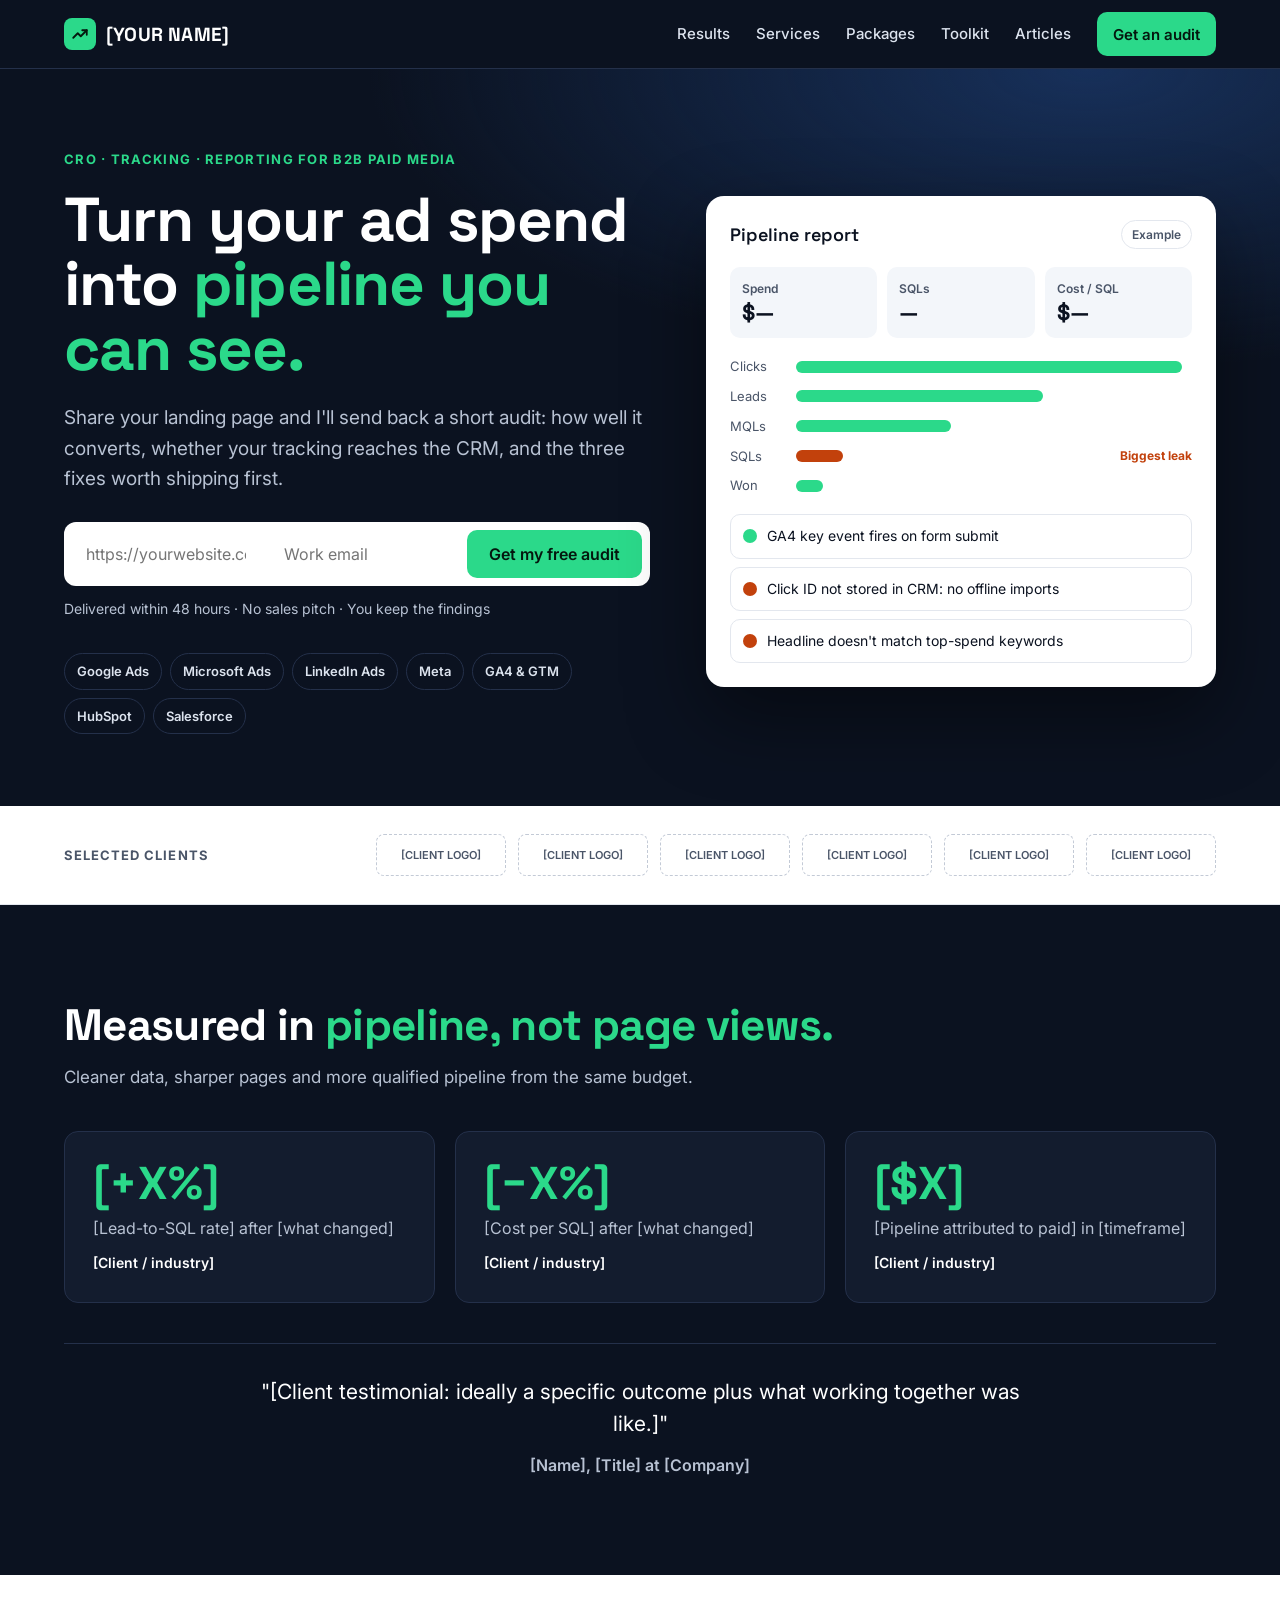
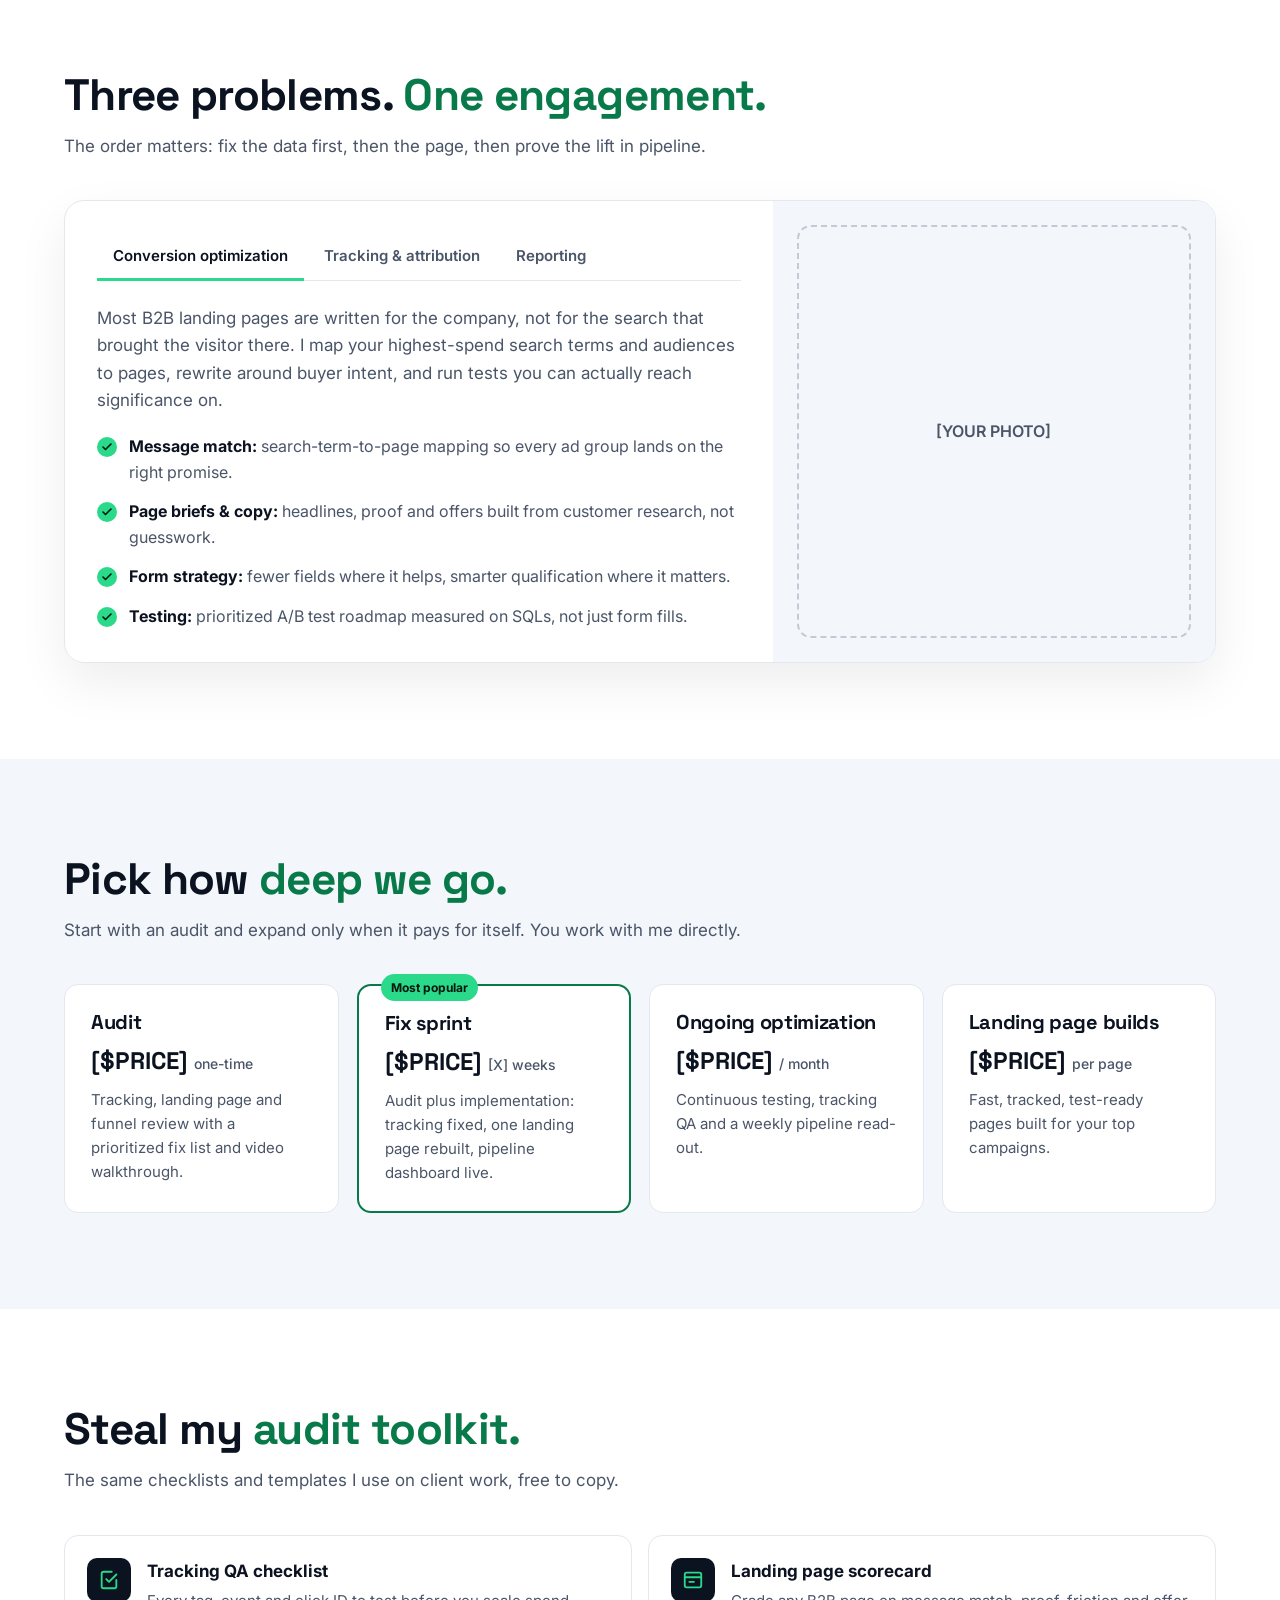
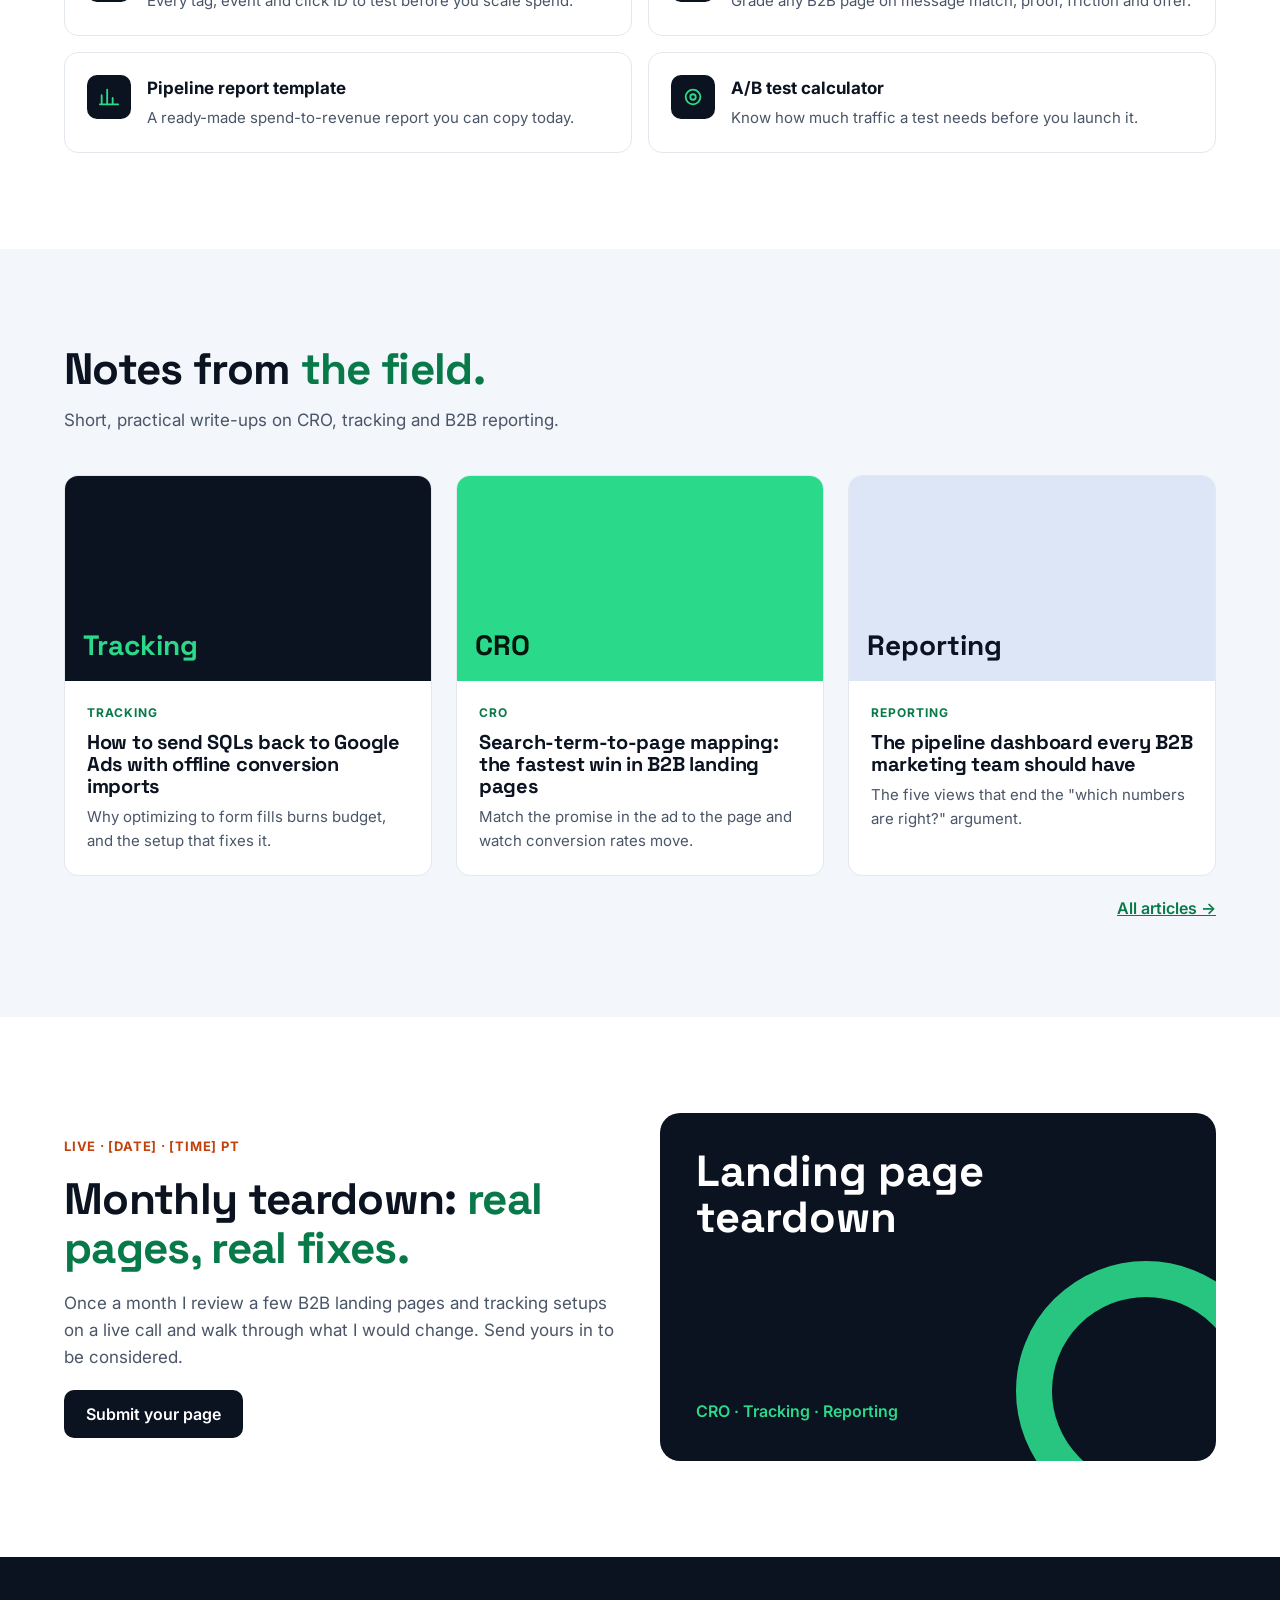
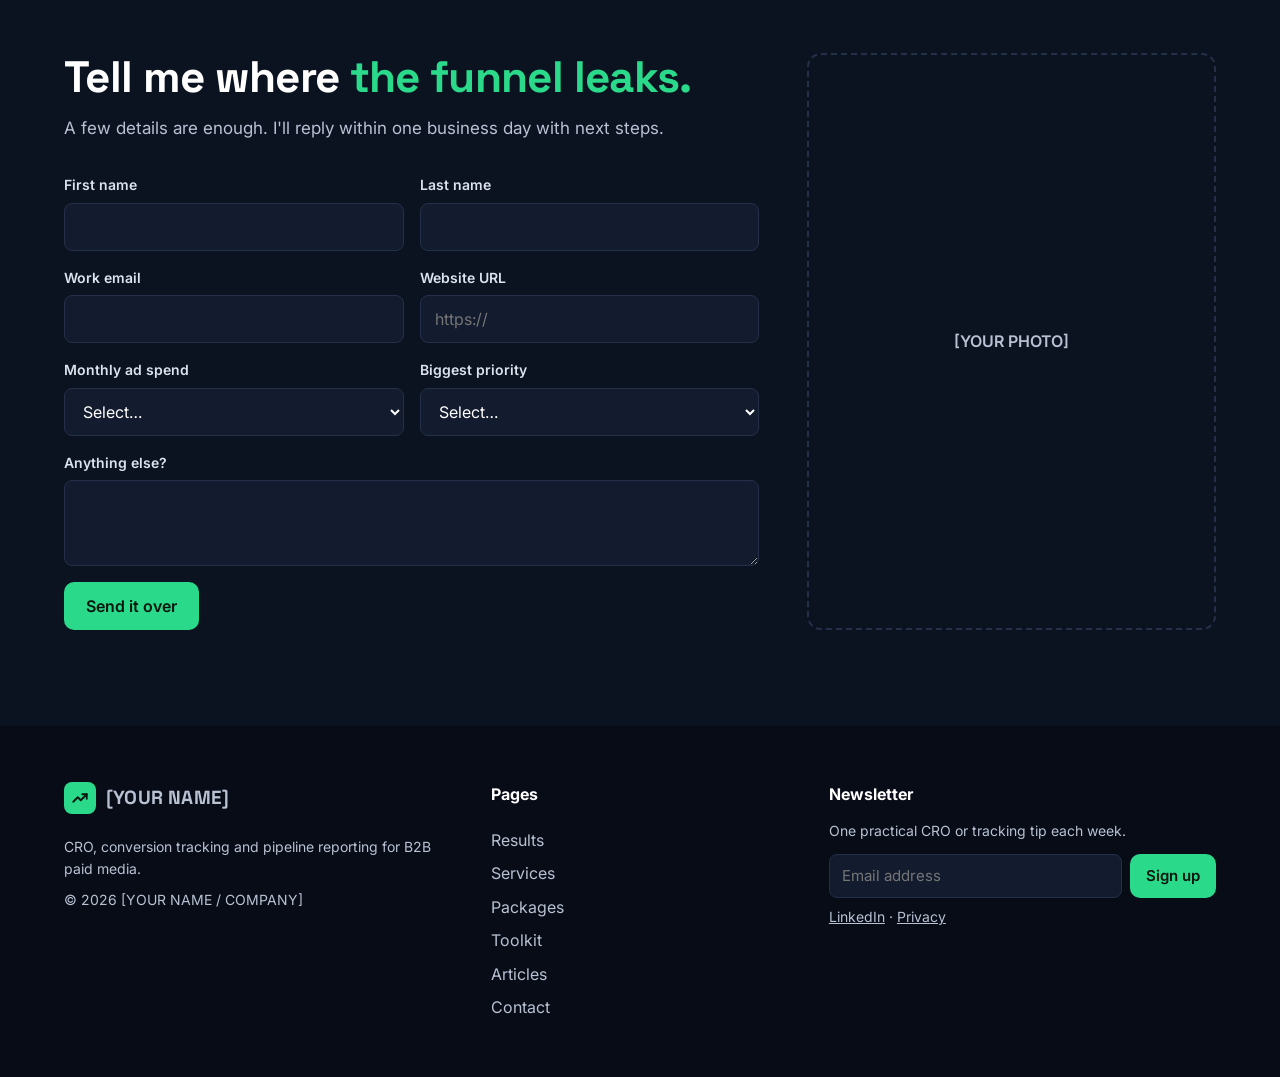
==== commit 72d31d6f: "Make the design fully original Rewrite section headlines and intro copy, reorder sections, remove th" ====
--- a/index.html
+++ b/index.html
@@ -23,50 +23,46 @@
 
   <a class="skip" href="#main">Skip to content</a>
 
-  <div class="announce">
-    <p>Is your conversion tracking actually feeding pipeline back to Google Ads? <a href="#audit">Get a free tracking check →</a></p>
-  </div>
-
-  <header class="site-header">
+  <header class="cx-site-header">
     <div class="wrap header-inner">
-      <a class="logo" href="/" aria-label="[YOUR NAME] home">
+      <a class="cx-logo" href="/" aria-label="[YOUR NAME] home">
         <span class="logo-mark" aria-hidden="true">
           <svg viewBox="0 0 24 24" width="18" height="18" fill="none" stroke="currentColor" stroke-width="2.4" stroke-linecap="round" stroke-linejoin="round"><path d="M3 17l6-6 4 4 8-8"/><path d="M15 7h6v6"/></svg>
         </span>
         <span>[YOUR NAME]</span>
       </a>
-      <button class="nav-toggle" aria-expanded="false" aria-controls="site-nav" aria-label="Open menu">
+      <button class="cx-nav-toggle" aria-expanded="false" aria-controls="cx-site-nav" aria-label="Open menu">
         <svg viewBox="0 0 24 24" width="24" height="24" fill="none" stroke="currentColor" stroke-width="2" stroke-linecap="round" aria-hidden="true"><path d="M4 7h16M4 12h16M4 17h16"/></svg>
       </button>
-      <nav id="site-nav" class="site-nav" aria-label="Main">
-        <a href="#services">Services</a>
-        <a href="#results">Results</a>
-        <a href="#insights">Insights</a>
-        <a href="#resources">Free resources</a>
-        <a href="#contact">Contact</a>
-        <a class="btn btn-accent btn-sm" href="#audit">Free audit</a>
+      <nav id="cx-site-nav" class="cx-site-nav" aria-label="Main">
+        <a href="#cx-results">Results</a>
+        <a href="#cx-services">Services</a>
+        <a href="#cx-packages">Packages</a>
+        <a href="#cx-resources">Toolkit</a>
+        <a href="#cx-insights">Articles</a>
+        <a class="cx-btn btn-accent btn-sm" href="#audit">Get an audit</a>
       </nav>
     </div>
   </header>
 
   <main id="main">
 
-    <!-- HERO -->
+    <!-- Hero -->
     <section class="hero" id="audit">
       <div class="wrap hero-grid">
         <div class="hero-copy">
           <p class="eyebrow eyebrow-dark">CRO · Tracking · Reporting for B2B paid media</p>
           <h1>Turn your ad spend into <span class="mark">pipeline you can see.</span></h1>
-          <p class="lede">Drop in your URL to get a free audit of how your landing page converts, whether your tracking reaches your CRM, and where your funnel leaks. Plus the exact fixes to ship first.</p>
-
-          <form class="url-form" name="audit-request" method="POST" action="/thank-you.html" data-netlify="true" netlify-honeypot="bot-field">
+          <p class="lede">Share your landing page and I'll send back a short audit: how well it converts, whether your tracking reaches the CRM, and the three fixes worth shipping first.</p>
+
+          <form class="url-form" name="audit-request" method="POST" action="/api/lead" data-lead-form>
             <input type="hidden" name="form-name" value="audit-request">
             <p class="hidden"><label>Don't fill this out: <input name="bot-field"></label></p>
             <label class="sr-only" for="audit-url">Your website URL</label>
             <input id="audit-url" name="website" type="url" placeholder="https://yourwebsite.com" required>
             <label class="sr-only" for="audit-email">Work email</label>
             <input id="audit-email" name="email" type="email" placeholder="Work email" required>
-            <button class="btn btn-accent" type="submit">Get my free audit</button>
+            <button class="cx-btn btn-accent" type="submit">Get my free audit</button>
           </form>
           <p class="fine">Delivered within 48 hours · No sales pitch · You keep the findings</p>
 
@@ -103,36 +99,65 @@
       </div>
     </section>
 
-    <!-- CLIENT BAND -->
+    <!-- Clients -->
     <section class="client-band" aria-label="Clients">
       <div class="wrap band-inner">
-        <p class="band-label">Trusted by B2B teams at</p>
-        <div class="logos">
-          <span class="logo-slot">[CLIENT LOGO]</span>
-          <span class="logo-slot">[CLIENT LOGO]</span>
-          <span class="logo-slot">[CLIENT LOGO]</span>
-          <span class="logo-slot">[CLIENT LOGO]</span>
-          <span class="logo-slot">[CLIENT LOGO]</span>
-          <span class="logo-slot">[CLIENT LOGO]</span>
-        </div>
-      </div>
-    </section>
-
-    <!-- EVERYTHING YOU NEED (tabs) -->
-    <section class="section" id="services">
-      <div class="wrap">
-        <h2 class="h2">Everything you need to <span class="ul">convert the traffic you pay for.</span></h2>
-        <p class="sub"><strong>The mission is simple:</strong> fix the signal, then optimize the page, then prove it in pipeline.</p>
+        <p class="band-label">Selected clients</p>
+        <div class="cx-logos">
+          <span class="logo-slot">[CLIENT LOGO]</span>
+          <span class="logo-slot">[CLIENT LOGO]</span>
+          <span class="logo-slot">[CLIENT LOGO]</span>
+          <span class="logo-slot">[CLIENT LOGO]</span>
+          <span class="logo-slot">[CLIENT LOGO]</span>
+          <span class="logo-slot">[CLIENT LOGO]</span>
+        </div>
+      </div>
+    </section>
+
+    <!-- Results -->
+    <section class="cx-section dark" id="cx-results">
+      <div class="wrap">
+        <h2 class="h2">Measured in <span class="ul">pipeline, not page views.</span></h2>
+        <p class="sub">Cleaner data, sharper pages and more qualified pipeline from the same budget.</p>
+        <div class="cx-stats">
+          <article class="cx-stat">
+            <p class="stat-num">[+X%]</p>
+            <p>[Lead-to-SQL rate] after [what changed]</p>
+            <p class="stat-client">[Client / industry]</p>
+          </article>
+          <article class="cx-stat">
+            <p class="stat-num">[−X%]</p>
+            <p>[Cost per SQL] after [what changed]</p>
+            <p class="stat-client">[Client / industry]</p>
+          </article>
+          <article class="cx-stat">
+            <p class="stat-num">[$X]</p>
+            <p>[Pipeline attributed to paid] in [timeframe]</p>
+            <p class="stat-client">[Client / industry]</p>
+          </article>
+        </div>
+        <figure class="cx-quote">
+          <blockquote>"[Client testimonial: ideally a specific outcome plus what working together was like.]"</blockquote>
+          <figcaption>[Name], [Title] at [Company]</figcaption>
+        </figure>
+      </div>
+    </section>
+
+    <!-- Services -->
+    <section class="cx-section" id="cx-services">
+      <div class="wrap">
+        <h2 class="h2">Three problems. <span class="ul">One engagement.</span></h2>
+        <p class="sub">The order matters: fix the data first, then the page, then prove the lift in pipeline.</p>
 
         <div class="tab-card">
           <div class="tab-body">
-            <div class="tabs" role="tablist" aria-label="Services">
+            <div class="cx-tabs" role="tablist" aria-label="Services">
               <button role="tab" id="tab-cro" aria-controls="panel-cro" aria-selected="true">Conversion optimization</button>
               <button role="tab" id="tab-track" aria-controls="panel-track" aria-selected="false" tabindex="-1">Tracking &amp; attribution</button>
               <button role="tab" id="tab-report" aria-controls="panel-report" aria-selected="false" tabindex="-1">Reporting</button>
             </div>
 
-            <div role="tabpanel" id="panel-cro" aria-labelledby="tab-cro" class="panel">
+            <div role="tabpanel" id="panel-cro" aria-labelledby="tab-cro" class="cx-panel">
               <p>Most B2B landing pages are written for the company, not for the search that brought the visitor there. I map your highest-spend search terms and audiences to pages, rewrite around buyer intent, and run tests you can actually reach significance on.</p>
               <ul class="ticks">
                 <li><strong>Message match:</strong> search-term-to-page mapping so every ad group lands on the right promise.</li>
@@ -141,7 +166,7 @@
                 <li><strong>Testing:</strong> prioritized A/B test roadmap measured on SQLs, not just form fills.</li>
               </ul>
             </div>
-            <div role="tabpanel" id="panel-track" aria-labelledby="tab-track" class="panel" hidden>
+            <div role="tabpanel" id="panel-track" aria-labelledby="tab-track" class="cx-panel" hidden>
               <p>Ad platforms optimize toward whatever you tell them is a conversion. If that's a form fill, budget flows to the cheapest leads. I connect click to CRM so Google, Microsoft, LinkedIn and Meta can bid toward qualified pipeline.</p>
               <ul class="ticks">
                 <li><strong>GTM &amp; GA4:</strong> clean key events, consent mode and enhanced conversions.</li>
@@ -150,7 +175,7 @@
                 <li><strong>QA:</strong> every tag tested end to end, documented so your team can maintain it.</li>
               </ul>
             </div>
-            <div role="tabpanel" id="panel-report" aria-labelledby="tab-report" class="panel" hidden>
+            <div role="tabpanel" id="panel-report" aria-labelledby="tab-report" class="cx-panel" hidden>
               <p>When GA4, the ad platforms and the CRM all disagree, every meeting becomes an argument about numbers. I build one source of truth from spend to closed-won that leadership and sales both trust.</p>
               <ul class="ticks">
                 <li><strong>Pipeline dashboards:</strong> spend → lead → MQL → SQL → revenue by channel and campaign.</li>
@@ -167,76 +192,43 @@
       </div>
     </section>
 
-    <!-- RESULTS -->
-    <section class="section dark" id="results">
-      <div class="wrap">
-        <h2 class="h2">Optimization measured in <span class="ul">pipeline, not page views.</span></h2>
-        <p class="sub"><strong>What clients get:</strong> cleaner data, better pages and more qualified pipeline from the same budget.</p>
-        <div class="stats">
-          <article class="stat">
-            <p class="stat-num">[+X%]</p>
-            <p>[Lead-to-SQL rate] after [what changed]</p>
-            <p class="stat-client">[Client / industry]</p>
-          </article>
-          <article class="stat">
-            <p class="stat-num">[−X%]</p>
-            <p>[Cost per SQL] after [what changed]</p>
-            <p class="stat-client">[Client / industry]</p>
-          </article>
-          <article class="stat">
-            <p class="stat-num">[$X]</p>
-            <p>[Pipeline attributed to paid] in [timeframe]</p>
-            <p class="stat-client">[Client / industry]</p>
-          </article>
-        </div>
-        <figure class="quote">
-          <blockquote>"[Client testimonial: ideally a specific outcome plus what working together was like.]"</blockquote>
-          <figcaption>[Name], [Title] at [Company]</figcaption>
-        </figure>
-      </div>
-    </section>
-
-    <!-- INSIGHTS -->
-    <section class="section" id="insights">
-      <div class="wrap">
-        <h2 class="h2">Your <span class="ul">conversion edge</span> starts here.</h2>
-        <p class="sub"><strong>Explore the latest insights:</strong> practical guides on CRO, tracking and B2B reporting.</p>
-        <div class="cards">
-          <article class="card">
-            <div class="card-art art-1" aria-hidden="true"><span>Tracking</span></div>
-            <div class="card-body">
-              <p class="tag">Tracking</p>
-              <h3><a href="#">How to send SQLs back to Google Ads with offline conversion imports</a></h3>
-              <p>Why optimizing to form fills burns budget, and the setup that fixes it.</p>
-            </div>
-          </article>
-          <article class="card">
-            <div class="card-art art-2" aria-hidden="true"><span>CRO</span></div>
-            <div class="card-body">
-              <p class="tag">CRO</p>
-              <h3><a href="#">Search-term-to-page mapping: the fastest win in B2B landing pages</a></h3>
-              <p>Match the promise in the ad to the page and watch conversion rates move.</p>
-            </div>
-          </article>
-          <article class="card">
-            <div class="card-art art-3" aria-hidden="true"><span>Reporting</span></div>
-            <div class="card-body">
-              <p class="tag">Reporting</p>
-              <h3><a href="#">The pipeline dashboard every B2B marketing team should have</a></h3>
-              <p>The five views that end the "which numbers are right?" argument.</p>
-            </div>
-          </article>
-        </div>
-        <p class="more"><a href="#">More insights →</a></p>
-      </div>
-    </section>
-
-    <!-- FREE RESOURCES -->
-    <section class="section tint" id="resources">
-      <div class="wrap">
-        <h2 class="h2">Free tools for <span class="ul">smarter optimization.</span></h2>
-        <p class="sub"><strong>Use them yourself:</strong> the same checklists and templates I use on client audits.</p>
-        <div class="resources">
+    <!-- Packages -->
+    <section class="cx-section tint" id="cx-packages">
+      <div class="wrap">
+        <h2 class="h2">Pick how <span class="ul">deep we go.</span></h2>
+        <p class="sub">Start with an audit and expand only when it pays for itself. You work with me directly.</p>
+        <div class="offers">
+          <article class="offer">
+            <h3>Audit</h3>
+            <p class="price">[$PRICE] <span>one-time</span></p>
+            <p>Tracking, landing page and funnel review with a prioritized fix list and video walkthrough.</p>
+          </article>
+          <article class="offer featured">
+            <p class="pop">Most popular</p>
+            <h3>Fix sprint</h3>
+            <p class="price">[$PRICE] <span>[X] weeks</span></p>
+            <p>Audit plus implementation: tracking fixed, one landing page rebuilt, pipeline dashboard live.</p>
+          </article>
+          <article class="offer">
+            <h3>Ongoing optimization</h3>
+            <p class="price">[$PRICE] <span>/ month</span></p>
+            <p>Continuous testing, tracking QA and a weekly pipeline read-out.</p>
+          </article>
+          <article class="offer">
+            <h3>Landing page builds</h3>
+            <p class="price">[$PRICE] <span>per page</span></p>
+            <p>Fast, tracked, test-ready pages built for your top campaigns.</p>
+          </article>
+        </div>
+      </div>
+    </section>
+
+    <!-- Toolkit -->
+    <section class="cx-section" id="cx-resources">
+      <div class="wrap">
+        <h2 class="h2">Steal my <span class="ul">audit toolkit.</span></h2>
+        <p class="sub">The same checklists and templates I use on client work, free to copy.</p>
+        <div class="cx-resources">
           <a class="resource" href="#">
             <span class="r-icon" aria-hidden="true"><svg viewBox="0 0 24 24" width="22" height="22" fill="none" stroke="currentColor" stroke-width="2" stroke-linecap="round" stroke-linejoin="round"><path d="M9 11l3 3 8-8"/><path d="M20 12v7a2 2 0 0 1-2 2H6a2 2 0 0 1-2-2V5a2 2 0 0 1 2-2h9"/></svg></span>
             <span><strong>Tracking QA checklist</strong><span>Every tag, event and click ID to test before you scale spend.</span></span>
@@ -257,14 +249,49 @@
       </div>
     </section>
 
-    <!-- LIVE AUDIT -->
-    <section class="section">
+    <!-- Articles -->
+    <section class="cx-section tint" id="cx-insights">
+      <div class="wrap">
+        <h2 class="h2">Notes from <span class="ul">the field.</span></h2>
+        <p class="sub">Short, practical write-ups on CRO, tracking and B2B reporting.</p>
+        <div class="cx-cards">
+          <article class="cx-card">
+            <div class="card-art art-1" aria-hidden="true"><span>Tracking</span></div>
+            <div class="cx-card-body">
+              <p class="tag">Tracking</p>
+              <h3><a href="#">How to send SQLs back to Google Ads with offline conversion imports</a></h3>
+              <p>Why optimizing to form fills burns budget, and the setup that fixes it.</p>
+            </div>
+          </article>
+          <article class="cx-card">
+            <div class="card-art art-2" aria-hidden="true"><span>CRO</span></div>
+            <div class="cx-card-body">
+              <p class="tag">CRO</p>
+              <h3><a href="#">Search-term-to-page mapping: the fastest win in B2B landing pages</a></h3>
+              <p>Match the promise in the ad to the page and watch conversion rates move.</p>
+            </div>
+          </article>
+          <article class="cx-card">
+            <div class="card-art art-3" aria-hidden="true"><span>Reporting</span></div>
+            <div class="cx-card-body">
+              <p class="tag">Reporting</p>
+              <h3><a href="#">The pipeline dashboard every B2B marketing team should have</a></h3>
+              <p>The five views that end the "which numbers are right?" argument.</p>
+            </div>
+          </article>
+        </div>
+        <p class="cx-more"><a href="#">All articles →</a></p>
+      </div>
+    </section>
+
+    <!-- Teardown -->
+    <section class="cx-section">
       <div class="wrap live">
         <div class="live-copy">
           <p class="live-badge">LIVE · [DATE] · [TIME] PT</p>
-          <h2 class="h2">Join the next <span class="ul">live landing page teardown.</span></h2>
-          <p>Each month I audit real B2B landing pages and tracking setups live, and show the exact fixes. Submit your page to be featured.</p>
-          <a class="btn btn-dark" href="#contact">Save my seat</a>
+          <h2 class="h2">Monthly teardown: <span class="ul">real pages, real fixes.</span></h2>
+          <p>Once a month I review a few B2B landing pages and tracking setups on a live call and walk through what I would change. Send yours in to be considered.</p>
+          <a class="cx-btn btn-dark" href="#cx-contact">Submit your page</a>
         </div>
         <div class="live-art" aria-hidden="true">
           <p>Landing page<br>teardown</p>
@@ -273,51 +300,20 @@
       </div>
     </section>
 
-    <!-- HAND IT OFF -->
-    <section class="section tint">
-      <div class="wrap">
-        <h2 class="h2">Would you rather <span class="ul">hand it off?</span></h2>
-        <p class="sub"><strong>Start small, expand when it pays.</strong> You work with me directly, not an account manager.</p>
-        <div class="offers">
-          <article class="offer">
-            <h3>Audit</h3>
-            <p class="price">[$PRICE] <span>one-time</span></p>
-            <p>Tracking, landing page and funnel review with a prioritized fix list and video walkthrough.</p>
-          </article>
-          <article class="offer featured">
-            <p class="pop">Most popular</p>
-            <h3>Fix sprint</h3>
-            <p class="price">[$PRICE] <span>[X] weeks</span></p>
-            <p>Audit plus implementation: tracking fixed, one landing page rebuilt, pipeline dashboard live.</p>
-          </article>
-          <article class="offer">
-            <h3>Ongoing optimization</h3>
-            <p class="price">[$PRICE] <span>/ month</span></p>
-            <p>Continuous testing, tracking QA and a weekly pipeline read-out.</p>
-          </article>
-          <article class="offer">
-            <h3>Landing page builds</h3>
-            <p class="price">[$PRICE] <span>per page</span></p>
-            <p>Fast, tracked, test-ready pages built for your top campaigns.</p>
-          </article>
-        </div>
-      </div>
-    </section>
-
-    <!-- CONTACT -->
-    <section class="section dark" id="contact">
-      <div class="wrap contact">
+    <!-- Contact -->
+    <section class="cx-section dark" id="cx-contact">
+      <div class="wrap cx-contact">
         <div class="contact-main">
-          <h2 class="h2">Let's talk about <span class="ul">growing your pipeline.</span></h2>
-          <p class="sub"><strong>Every good engagement starts with a conversation.</strong> Tell me where things stand and I'll reply within one business day.</p>
-          <form class="contact-form" name="contact" method="POST" action="/thank-you.html" data-netlify="true" netlify-honeypot="bot-field">
+          <h2 class="h2">Tell me where <span class="ul">the funnel leaks.</span></h2>
+          <p class="sub">A few details are enough. I'll reply within one business day with next steps.</p>
+          <form class="contact-form" name="contact" method="POST" action="/api/lead" data-lead-form>
             <input type="hidden" name="form-name" value="contact">
             <p class="hidden"><label>Don't fill this out: <input name="bot-field"></label></p>
-            <div class="field"><label for="c-first">First name</label><input id="c-first" name="first_name" autocomplete="given-name" required></div>
-            <div class="field"><label for="c-last">Last name</label><input id="c-last" name="last_name" autocomplete="family-name" required></div>
-            <div class="field"><label for="c-email">Work email</label><input id="c-email" name="email" type="email" autocomplete="email" required></div>
-            <div class="field"><label for="c-site">Website URL</label><input id="c-site" name="website" type="url" placeholder="https://"></div>
-            <div class="field"><label for="c-spend">Monthly ad spend</label>
+            <div class="cx-field"><label for="c-first">First name</label><input id="c-first" name="first_name" autocomplete="given-name" required></div>
+            <div class="cx-field"><label for="c-last">Last name</label><input id="c-last" name="last_name" autocomplete="family-name" required></div>
+            <div class="cx-field"><label for="c-email">Work email</label><input id="c-email" name="email" type="email" autocomplete="email" required></div>
+            <div class="cx-field"><label for="c-site">Website URL</label><input id="c-site" name="website" type="url" placeholder="https://"></div>
+            <div class="cx-field"><label for="c-spend">Monthly ad spend</label>
               <select id="c-spend" name="ad_spend">
                 <option value="">Select…</option>
                 <option>Under $10k</option>
@@ -326,7 +322,7 @@
                 <option>$150k+</option>
               </select>
             </div>
-            <div class="field"><label for="c-need">Biggest priority</label>
+            <div class="cx-field"><label for="c-need">Biggest priority</label>
               <select id="c-need" name="priority">
                 <option value="">Select…</option>
                 <option>Landing page conversion</option>
@@ -335,8 +331,8 @@
                 <option>All of the above</option>
               </select>
             </div>
-            <div class="field full"><label for="c-msg">Anything else?</label><textarea id="c-msg" name="message" rows="3"></textarea></div>
-            <div class="field full"><button class="btn btn-accent" type="submit">Talk to me</button></div>
+            <div class="cx-field full"><label for="c-msg">Anything else?</label><textarea id="c-msg" name="message" rows="3"></textarea></div>
+            <div class="cx-field full"><button class="cx-btn btn-accent" type="submit">Send it over</button></div>
           </form>
         </div>
         <div class="contact-photo">
@@ -344,32 +340,34 @@
         </div>
       </div>
     </section>
+
   </main>
 
-  <footer class="site-footer">
+  <footer class="cx-site-footer">
     <div class="wrap footer-grid">
       <div>
-        <a class="logo logo-light" href="/"><span class="logo-mark" aria-hidden="true"><svg viewBox="0 0 24 24" width="18" height="18" fill="none" stroke="currentColor" stroke-width="2.4" stroke-linecap="round" stroke-linejoin="round"><path d="M3 17l6-6 4 4 8-8"/><path d="M15 7h6v6"/></svg></span><span>[YOUR NAME]</span></a>
+        <a class="cx-logo logo-light" href="/"><span class="logo-mark" aria-hidden="true"><svg viewBox="0 0 24 24" width="18" height="18" fill="none" stroke="currentColor" stroke-width="2.4" stroke-linecap="round" stroke-linejoin="round"><path d="M3 17l6-6 4 4 8-8"/><path d="M15 7h6v6"/></svg></span><span>[YOUR NAME]</span></a>
         <p class="foot-small">CRO, conversion tracking and pipeline reporting for B2B paid media.</p>
         <p class="foot-small">© <span id="year">2026</span> [YOUR NAME / COMPANY]</p>
       </div>
       <nav aria-label="Footer">
-        <p class="foot-h">Navigate</p>
-        <a href="#services">Services</a>
-        <a href="#results">Results</a>
-        <a href="#insights">Insights</a>
-        <a href="#resources">Free resources</a>
-        <a href="#contact">Contact</a>
+        <p class="foot-h">Pages</p>
+        <a href="#cx-results">Results</a>
+        <a href="#cx-services">Services</a>
+        <a href="#cx-packages">Packages</a>
+        <a href="#cx-resources">Toolkit</a>
+        <a href="#cx-insights">Articles</a>
+        <a href="#cx-contact">Contact</a>
       </nav>
       <div>
         <p class="foot-h">Newsletter</p>
         <p class="foot-small">One practical CRO or tracking tip each week.</p>
-        <form class="news-form" name="newsletter" method="POST" action="/thank-you.html" data-netlify="true" netlify-honeypot="bot-field">
+        <form class="news-form" name="newsletter" method="POST" action="/api/lead" data-lead-form>
           <input type="hidden" name="form-name" value="newsletter">
           <p class="hidden"><label>Don't fill this out: <input name="bot-field"></label></p>
           <label class="sr-only" for="n-email">Email address</label>
           <input id="n-email" name="email" type="email" placeholder="Email address" required>
-          <button class="btn btn-accent btn-sm" type="submit">Sign up</button>
+          <button class="cx-btn btn-accent btn-sm" type="submit">Sign up</button>
         </form>
         <p class="foot-small"><a href="#">LinkedIn</a> · <a href="#">Privacy</a></p>
       </div>
--- a/assets/styles.css
+++ b/assets/styles.css
@@ -32,23 +32,21 @@
 :focus-visible { outline: 3px solid var(--accent); outline-offset: 2px; }
 
 /* ===== Buttons ===== */
-.btn { display: inline-flex; align-items: center; justify-content: center; min-height: 48px; padding: 0 22px; border-radius: 10px; font: 600 16px/1 var(--font-body); text-decoration: none; border: 0; cursor: pointer; white-space: nowrap; transition: transform .15s ease, filter .15s ease; }
-.btn:hover { filter: brightness(1.05); transform: translateY(-1px); }
+.cx-btn { display: inline-flex; align-items: center; justify-content: center; min-height: 48px; padding: 0 22px; border-radius: 10px; font: 600 16px/1 var(--font-body); text-decoration: none; border: 0; cursor: pointer; white-space: nowrap; transition: transform .15s ease, filter .15s ease; }
+.cx-btn:hover { filter: brightness(1.05); transform: translateY(-1px); }
 .btn-accent { background: var(--accent); color: var(--accent-ink); }
 .btn-dark { background: var(--ink); color: #fff; }
 .btn-sm { min-height: 44px; padding: 0 16px; font-size: 15px; }
 
-/* ===== Announcement + header ===== */
-.announce { background: var(--accent); color: var(--accent-ink); text-align: center; font-size: 14px; font-weight: 600; padding: 9px 16px; }
-.announce a { color: var(--accent-ink); }
-.site-header { background: var(--ink); color: #fff; position: sticky; top: 0; z-index: 50; border-bottom: 1px solid var(--ink-line); }
+/* ===== Header ===== */
+.cx-site-header { background: var(--ink); color: #fff; position: sticky; top: 0; z-index: 50; border-bottom: 1px solid var(--ink-line); }
 .header-inner { display: flex; align-items: center; justify-content: space-between; gap: 16px; min-height: 68px; }
-.logo { display: inline-flex; align-items: center; gap: 10px; color: #fff; text-decoration: none; font: 700 19px var(--font-head); letter-spacing: .01em; }
+.cx-logo { display: inline-flex; align-items: center; gap: 10px; color: #fff; text-decoration: none; font: 700 19px var(--font-head); letter-spacing: .01em; }
 .logo-mark { width: 32px; height: 32px; border-radius: 8px; background: var(--accent); color: var(--accent-ink); display: grid; place-items: center; }
-.site-nav { display: flex; align-items: center; gap: 26px; }
-.site-nav a:not(.btn) { color: #DCE3EE; text-decoration: none; font-size: 15px; font-weight: 500; }
-.site-nav a:not(.btn):hover { color: #fff; }
-.nav-toggle { display: none; background: none; border: 0; color: #fff; width: 44px; height: 44px; cursor: pointer; }
+.cx-site-nav { display: flex; align-items: center; gap: 26px; }
+.cx-site-nav a:not(.cx-btn) { color: #DCE3EE; text-decoration: none; font-size: 15px; font-weight: 500; }
+.cx-site-nav a:not(.cx-btn):hover { color: #fff; }
+.cx-nav-toggle { display: none; background: none; border: 0; color: #fff; width: 44px; height: 44px; cursor: pointer; }
 
 /* ===== Hero ===== */
 .hero { background: radial-gradient(1200px 500px at 85% 0%, #17305A 0%, transparent 60%), var(--ink); color: #fff; padding: 80px 0 72px; }
@@ -56,12 +54,12 @@
 .eyebrow { font-size: 13px; font-weight: 700; letter-spacing: .1em; text-transform: uppercase; margin-bottom: 18px; }
 .eyebrow-dark { color: var(--accent); }
 .hero h1 { font-size: clamp(38px, 5.2vw, 62px); line-height: 1.04; }
-.mark { background: linear-gradient(transparent 62%, rgba(43,217,138,.45) 62%); }
+.mark { color: var(--accent); }
 .lede { font-size: 19px; color: var(--muted-dark); margin-top: 22px; max-width: 580px; }
 .url-form { display: flex; flex-wrap: wrap; gap: 10px; margin-top: 28px; background: #fff; padding: 8px; border-radius: 12px; max-width: 640px; }
 .url-form input { flex: 1 1 180px; min-width: 0; height: 48px; border: 0; padding: 0 14px; font: 16px var(--font-body); color: var(--text); border-radius: 8px; background: transparent; }
 .url-form input + input { border-left: 1px solid var(--line); border-radius: 0; }
-.url-form .btn { flex: 0 0 auto; }
+.url-form .cx-btn { flex: 0 0 auto; }
 .fine { font-size: 14px; color: var(--muted-dark); margin-top: 12px; }
 .platforms { display: flex; flex-wrap: wrap; gap: 8px; margin-top: 32px; }
 .platforms span { font-size: 13px; font-weight: 600; color: #DCE3EE; border: 1px solid var(--ink-line); padding: 7px 12px; border-radius: 999px; }
@@ -87,28 +85,29 @@
 .checks .bad::before { background: var(--warn); }
 
 /* ===== Client band ===== */
-.client-band { background: var(--accent); color: var(--accent-ink); padding: 26px 0; }
+.client-band { background: var(--bg); color: var(--muted); padding: 28px 0; border-bottom: 1px solid var(--line); }
 .band-inner { display: flex; flex-wrap: wrap; gap: 16px 32px; align-items: center; justify-content: space-between; }
 .band-label { font-size: 13px; font-weight: 700; letter-spacing: .08em; text-transform: uppercase; }
-.logos { display: flex; flex-wrap: wrap; gap: 12px; }
-.logo-slot { width: 130px; height: 42px; border: 1.5px dashed rgba(4,23,14,.45); border-radius: 8px; display: grid; place-items: center; font-size: 11px; font-weight: 600; }
+.cx-logos { display: flex; flex-wrap: wrap; gap: 12px; }
+.logo-slot { width: 130px; height: 42px; border: 1.5px dashed #C3CAD6; border-radius: 8px; display: grid; place-items: center; font-size: 11px; font-weight: 600; }
 
 /* ===== Sections ===== */
-.section { padding: 96px 0; }
-.section.dark { background: var(--ink); color: #fff; }
-.section.tint { background: var(--tint); }
+.cx-section { padding: 96px 0; }
+.cx-section.dark { background: var(--ink); color: #fff; }
+.cx-section.tint { background: var(--tint); }
 .h2 { font-size: clamp(30px, 3.6vw, 44px); }
-.ul { text-decoration: underline; text-decoration-color: var(--accent); text-decoration-thickness: 5px; text-underline-offset: 6px; text-decoration-skip-ink: none; }
+.ul { color: var(--accent-text); }
+.dark .ul { color: var(--accent); }
 .sub { font-size: 17px; color: var(--muted); margin-top: 14px; max-width: 760px; }
 .dark .sub { color: var(--muted-dark); }
 
 /* Tabs card */
 .tab-card { margin-top: 40px; border: 1px solid var(--line); border-radius: 20px; box-shadow: 0 20px 50px rgba(11,18,32,.07); display: grid; grid-template-columns: 1.6fr 1fr; overflow: hidden; }
 .tab-body { padding: 32px; }
-.tabs { display: flex; flex-wrap: wrap; gap: 4px; border-bottom: 1px solid var(--line); margin-bottom: 24px; }
-.tabs button { background: none; border: 0; border-bottom: 3px solid transparent; padding: 12px 16px; min-height: 48px; font: 600 15px var(--font-body); color: var(--muted); cursor: pointer; margin-bottom: -1px; }
-.tabs button[aria-selected="true"] { color: var(--text); border-bottom-color: var(--accent); }
-.panel > p { font-size: 17px; color: var(--muted); }
+.cx-tabs { display: flex; flex-wrap: wrap; gap: 4px; border-bottom: 1px solid var(--line); margin-bottom: 24px; }
+.cx-tabs button { background: none; border: 0; border-bottom: 3px solid transparent; padding: 12px 16px; min-height: 48px; font: 600 15px var(--font-body); color: var(--muted); cursor: pointer; margin-bottom: -1px; }
+.cx-tabs button[aria-selected="true"] { color: var(--text); border-bottom-color: var(--accent); }
+.cx-panel > p { font-size: 17px; color: var(--muted); }
 .ticks { list-style: none; padding: 0; margin: 20px 0 0; display: flex; flex-direction: column; gap: 14px; }
 .ticks li { padding-left: 32px; position: relative; font-size: 16px; color: var(--muted); }
 .ticks li strong { color: var(--text); }
@@ -118,34 +117,34 @@
 .dark-slot { border-color: var(--ink-line); color: var(--muted-dark); }
 
 /* Results */
-.stats { display: grid; grid-template-columns: repeat(3, 1fr); gap: 20px; margin-top: 40px; }
-.stat { background: var(--ink-2); border: 1px solid var(--ink-line); border-radius: var(--radius); padding: 28px; display: flex; flex-direction: column; gap: 10px; }
+.cx-stats { display: grid; grid-template-columns: repeat(3, 1fr); gap: 20px; margin-top: 40px; }
+.cx-stat { background: var(--ink-2); border: 1px solid var(--ink-line); border-radius: var(--radius); padding: 28px; display: flex; flex-direction: column; gap: 10px; }
 .stat-num { font: 700 46px/1 var(--font-head); color: var(--accent); }
-.stat p:not(.stat-num) { color: var(--muted-dark); }
+.cx-stat p:not(.stat-num) { color: var(--muted-dark); }
 .stat-client { font-size: 14px; font-weight: 600; color: #fff !important; margin-top: auto; }
-.quote { margin: 40px 0 0; padding-top: 32px; border-top: 1px solid var(--ink-line); text-align: center; }
-.quote blockquote { margin: 0 auto; max-width: 780px; font-size: 21px; line-height: 1.55; }
-.quote figcaption { margin-top: 12px; font-weight: 600; color: var(--muted-dark); }
+.cx-quote { margin: 40px 0 0; padding-top: 32px; border-top: 1px solid var(--ink-line); text-align: center; }
+.cx-quote blockquote { margin: 0 auto; max-width: 780px; font-size: 21px; line-height: 1.55; }
+.cx-quote figcaption { margin-top: 12px; font-weight: 600; color: var(--muted-dark); }
 
 /* Insight cards */
-.cards { display: grid; grid-template-columns: repeat(3, 1fr); gap: 24px; margin-top: 40px; }
-.card { border: 1px solid var(--line); border-radius: var(--radius); overflow: hidden; display: flex; flex-direction: column; background: #fff; transition: box-shadow .2s, transform .2s; }
-.card:hover { box-shadow: 0 16px 40px rgba(11,18,32,.1); transform: translateY(-2px); }
+.cx-cards { display: grid; grid-template-columns: repeat(3, 1fr); gap: 24px; margin-top: 40px; }
+.cx-card { border: 1px solid var(--line); border-radius: var(--radius); overflow: hidden; display: flex; flex-direction: column; background: #fff; transition: box-shadow .2s, transform .2s; }
+.cx-card:hover { box-shadow: 0 16px 40px rgba(11,18,32,.1); transform: translateY(-2px); }
 .card-art { aspect-ratio: 16 / 9; display: flex; align-items: flex-end; padding: 18px; font: 700 28px var(--font-head); }
 .art-1 { background: var(--ink); color: var(--accent); }
 .art-2 { background: var(--accent); color: var(--accent-ink); }
 .art-3 { background: #DCE6F7; color: var(--ink); }
-.card-body { padding: 22px; display: flex; flex-direction: column; gap: 8px; }
+.cx-card-body { padding: 22px; display: flex; flex-direction: column; gap: 8px; }
 .tag { font-size: 12px; font-weight: 700; letter-spacing: .08em; text-transform: uppercase; color: var(--accent-text); }
-.card h3 { font-size: 20px; }
-.card h3 a { color: var(--text); text-decoration: none; }
-.card h3 a::after { content: ""; position: absolute; inset: 0; }
-.card { position: relative; }
-.card-body > p:last-child { color: var(--muted); font-size: 15px; }
-.more { text-align: right; margin-top: 20px; font-weight: 600; }
+.cx-card h3 { font-size: 20px; }
+.cx-card h3 a { color: var(--text); text-decoration: none; }
+.cx-card h3 a::after { content: ""; position: absolute; inset: 0; }
+.cx-card { position: relative; }
+.cx-card-body > p:last-child { color: var(--muted); font-size: 15px; }
+.cx-more { text-align: right; margin-top: 20px; font-weight: 600; }
 
 /* Resources */
-.resources { display: grid; grid-template-columns: repeat(2, 1fr); gap: 16px; margin-top: 40px; }
+.cx-resources { display: grid; grid-template-columns: repeat(2, 1fr); gap: 16px; margin-top: 40px; }
 .resource { display: flex; gap: 16px; align-items: flex-start; background: #fff; border: 1px solid var(--line); border-radius: var(--radius); padding: 22px; text-decoration: none; color: var(--text); transition: border-color .2s; }
 .resource:hover { border-color: var(--accent-text); }
 .resource > span:last-child { display: flex; flex-direction: column; gap: 4px; }
@@ -175,25 +174,25 @@
 .offer > p:last-child { color: var(--muted); font-size: 15px; }
 
 /* Contact */
-.contact { display: grid; grid-template-columns: 1.7fr 1fr; gap: 48px; align-items: stretch; }
+.cx-contact { display: grid; grid-template-columns: 1.7fr 1fr; gap: 48px; align-items: stretch; }
 .contact-form { display: grid; grid-template-columns: repeat(2, 1fr); gap: 16px; margin-top: 32px; }
-.field { display: flex; flex-direction: column; gap: 6px; }
-.field.full { grid-column: 1 / -1; }
-.field label { font-size: 14px; font-weight: 600; color: #DCE3EE; }
-.field input, .field select, .field textarea { height: 48px; border-radius: 8px; border: 1px solid var(--ink-line); background: var(--ink-2); color: #fff; padding: 0 14px; font: 16px var(--font-body); }
-.field textarea { height: auto; padding: 12px 14px; resize: vertical; }
-.field .btn { justify-self: start; align-self: flex-start; }
+.cx-field { display: flex; flex-direction: column; gap: 6px; }
+.cx-field.full { grid-column: 1 / -1; }
+.cx-field label { font-size: 14px; font-weight: 600; color: #DCE3EE; }
+.cx-field input, .cx-field select, .cx-field textarea { height: 48px; border-radius: 8px; border: 1px solid var(--ink-line); background: var(--ink-2); color: #fff; padding: 0 14px; font: 16px var(--font-body); }
+.cx-field textarea { height: auto; padding: 12px 14px; resize: vertical; }
+.cx-field .cx-btn { justify-self: start; align-self: flex-start; }
 .contact-photo { display: flex; }
 
 /* Footer */
-.site-footer { background: #070C17; color: var(--muted-dark); padding: 56px 0; }
+.cx-site-footer { background: #070C17; color: var(--muted-dark); padding: 56px 0; }
 .footer-grid { display: grid; grid-template-columns: 1.3fr 1fr 1.3fr; gap: 40px; }
 .logo-light { margin-bottom: 14px; }
 .foot-h { color: #fff; font-weight: 700; margin-bottom: 12px; }
-.site-footer nav { display: flex; flex-direction: column; gap: 8px; }
-.site-footer a { color: var(--muted-dark); }
-.site-footer nav a { text-decoration: none; }
-.site-footer nav a:hover { color: #fff; }
+.cx-site-footer nav { display: flex; flex-direction: column; gap: 8px; }
+.cx-site-footer a { color: var(--muted-dark); }
+.cx-site-footer nav a { text-decoration: none; }
+.cx-site-footer nav a:hover { color: #fff; }
 .foot-small { font-size: 14px; margin-top: 8px; }
 .news-form { display: flex; gap: 8px; margin-top: 12px; flex-wrap: wrap; }
 .news-form input { flex: 1 1 180px; height: 44px; border-radius: 8px; border: 1px solid var(--ink-line); background: var(--ink-2); color: #fff; padding: 0 12px; font: 15px var(--font-body); }
@@ -206,31 +205,31 @@
 
 /* ===== Responsive ===== */
 @media (max-width: 1000px) {
-  .hero-grid, .tab-card, .live, .contact { grid-template-columns: 1fr; }
+  .hero-grid, .tab-card, .live, .cx-contact { grid-template-columns: 1fr; }
   .offers { grid-template-columns: repeat(2, 1fr); }
   .tab-photo .photo-slot, .contact-photo .photo-slot { min-height: 220px; }
 }
 @media (max-width: 860px) {
-  .nav-toggle { display: grid; place-items: center; }
-  .site-nav { display: none; position: absolute; left: 0; right: 0; top: 100%; background: var(--ink); flex-direction: column; align-items: stretch; gap: 0; padding: 8px 24px 20px; border-bottom: 1px solid var(--ink-line); }
-  .site-nav.open { display: flex; }
-  .site-nav a:not(.btn) { padding: 12px 0; border-bottom: 1px solid var(--ink-line); }
-  .site-nav .btn { margin-top: 14px; }
-  .stats, .cards { grid-template-columns: 1fr; }
-  .resources { grid-template-columns: 1fr; }
+  .cx-nav-toggle { display: grid; place-items: center; }
+  .cx-site-nav { display: none; position: absolute; left: 0; right: 0; top: 100%; background: var(--ink); flex-direction: column; align-items: stretch; gap: 0; padding: 8px 24px 20px; border-bottom: 1px solid var(--ink-line); }
+  .cx-site-nav.open { display: flex; }
+  .cx-site-nav a:not(.cx-btn) { padding: 12px 0; border-bottom: 1px solid var(--ink-line); }
+  .cx-site-nav .cx-btn { margin-top: 14px; }
+  .cx-stats, .cx-cards { grid-template-columns: 1fr; }
+  .cx-resources { grid-template-columns: 1fr; }
   .footer-grid { grid-template-columns: 1fr; }
 }
 @media (max-width: 560px) {
-  .section { padding: 64px 0; }
+  .cx-section { padding: 64px 0; }
   .hero { padding: 56px 0; }
   .offers, .contact-form { grid-template-columns: 1fr; }
   .live-art::after { width: 180px; height: 180px; border-width: 26px; right: -70px; bottom: -70px; opacity: .55; }
   .url-form input + input { border-left: 0; border-top: 1px solid var(--line); }
-  .url-form .btn { width: 100%; }
+  .url-form .cx-btn { width: 100%; }
   .dash-kpis { grid-template-columns: 1fr 1fr 1fr; }
   .k-val { font-size: 18px; }
 }
 @media (prefers-reduced-motion: reduce) {
   html { scroll-behavior: auto; }
-  .btn, .card { transition: none; }
-}
+  .cx-btn, .cx-card { transition: none; }
+}
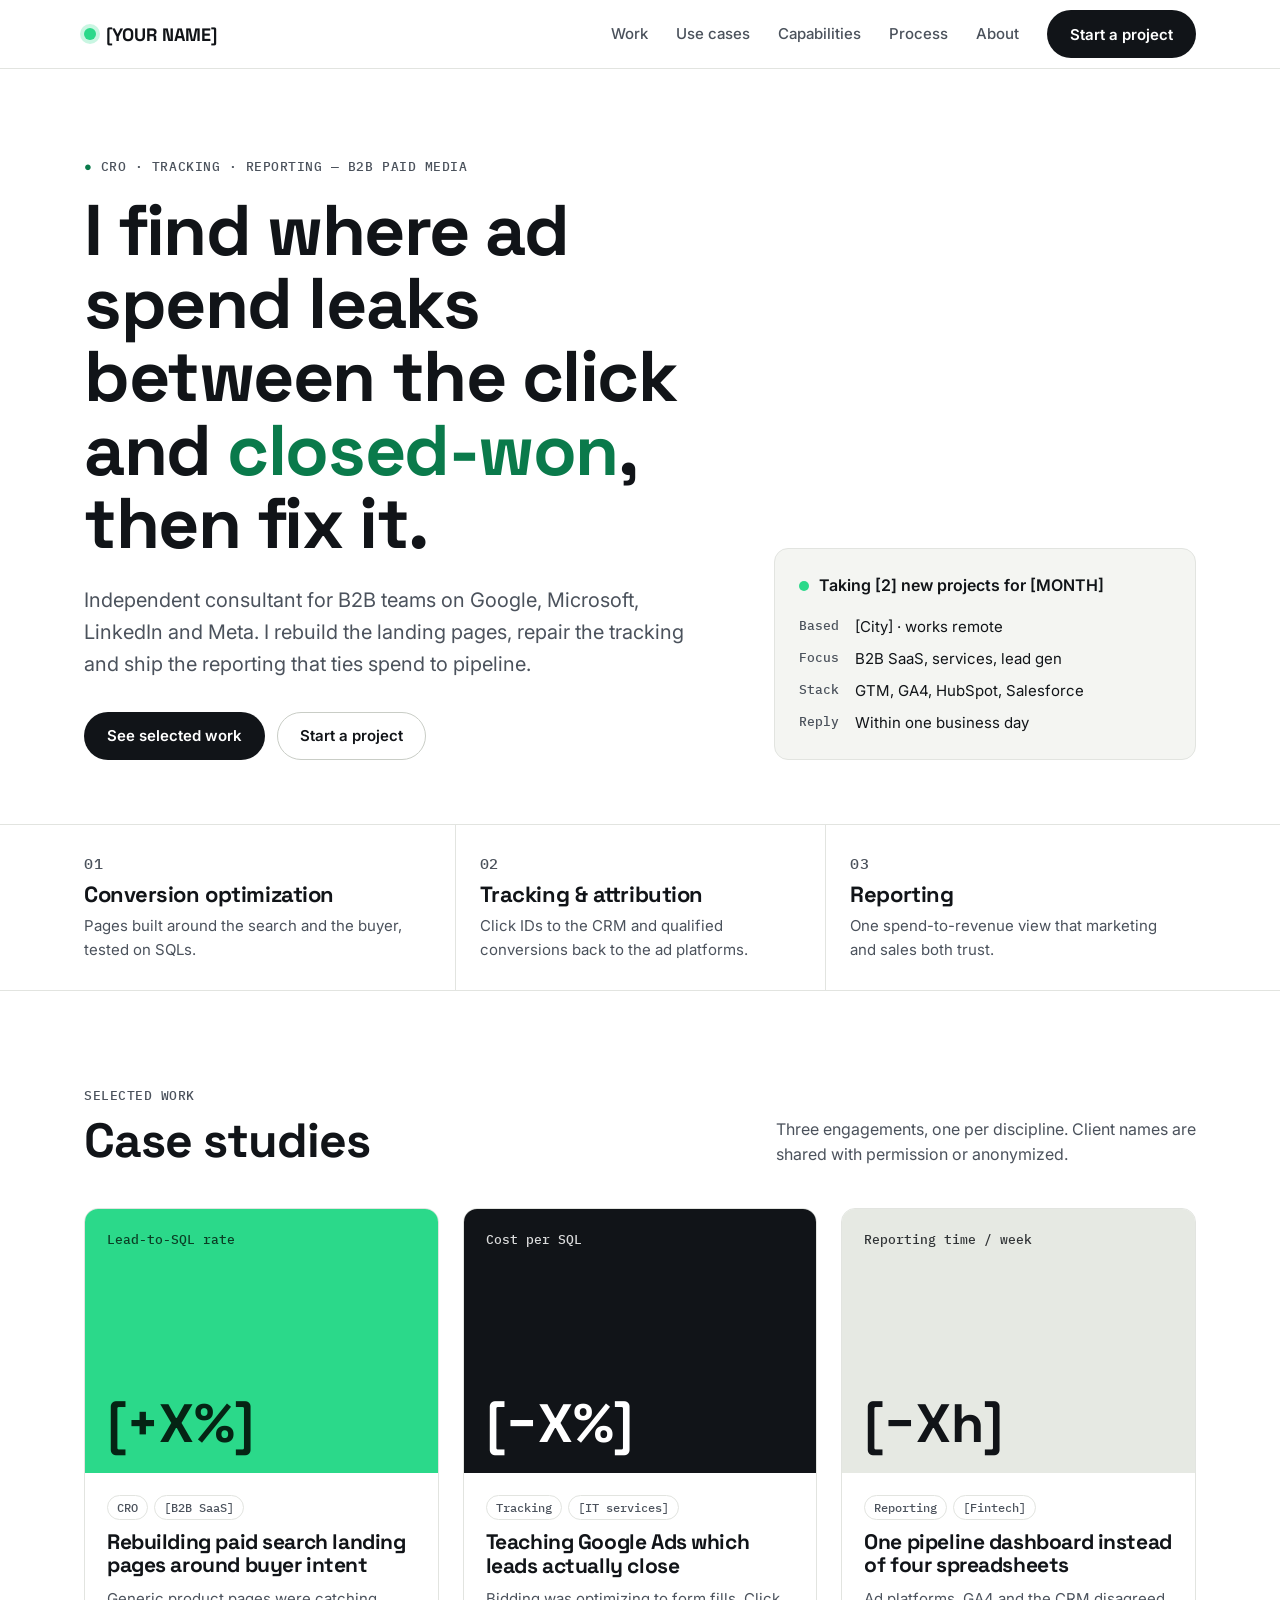
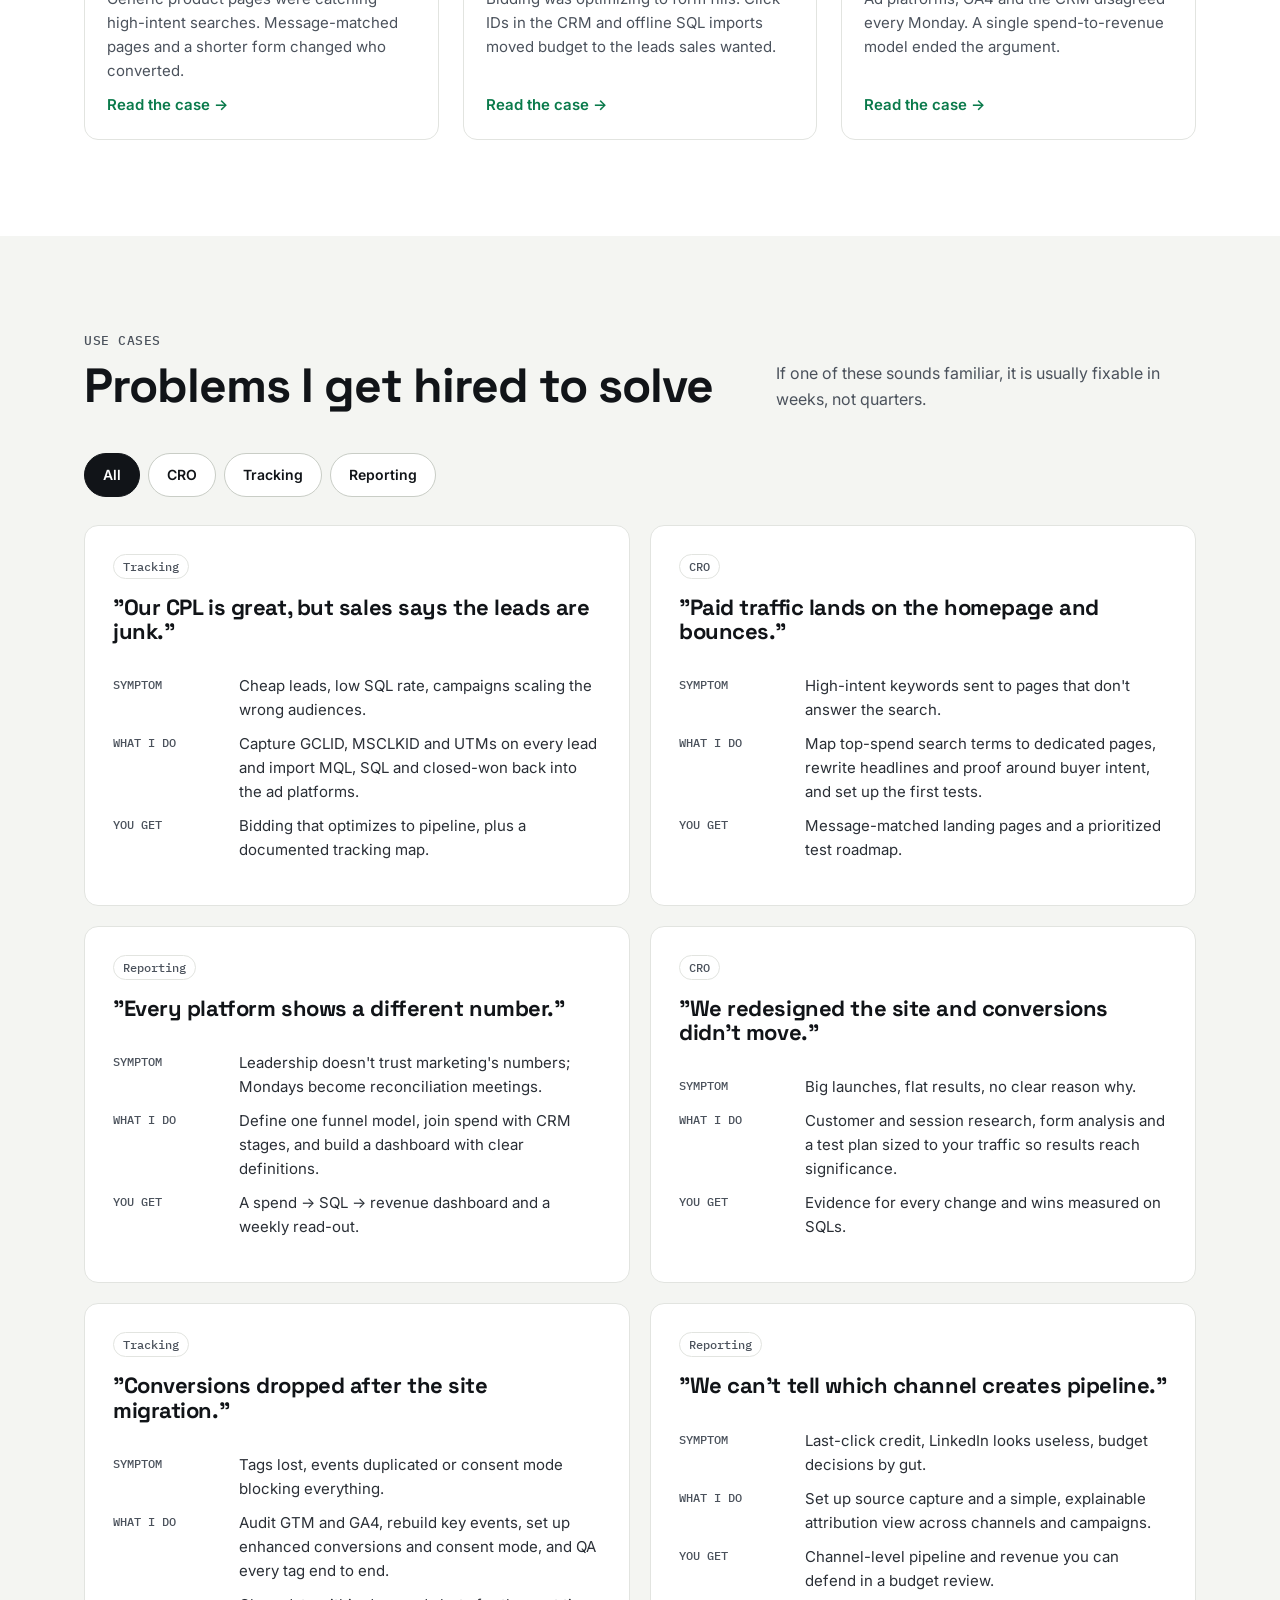
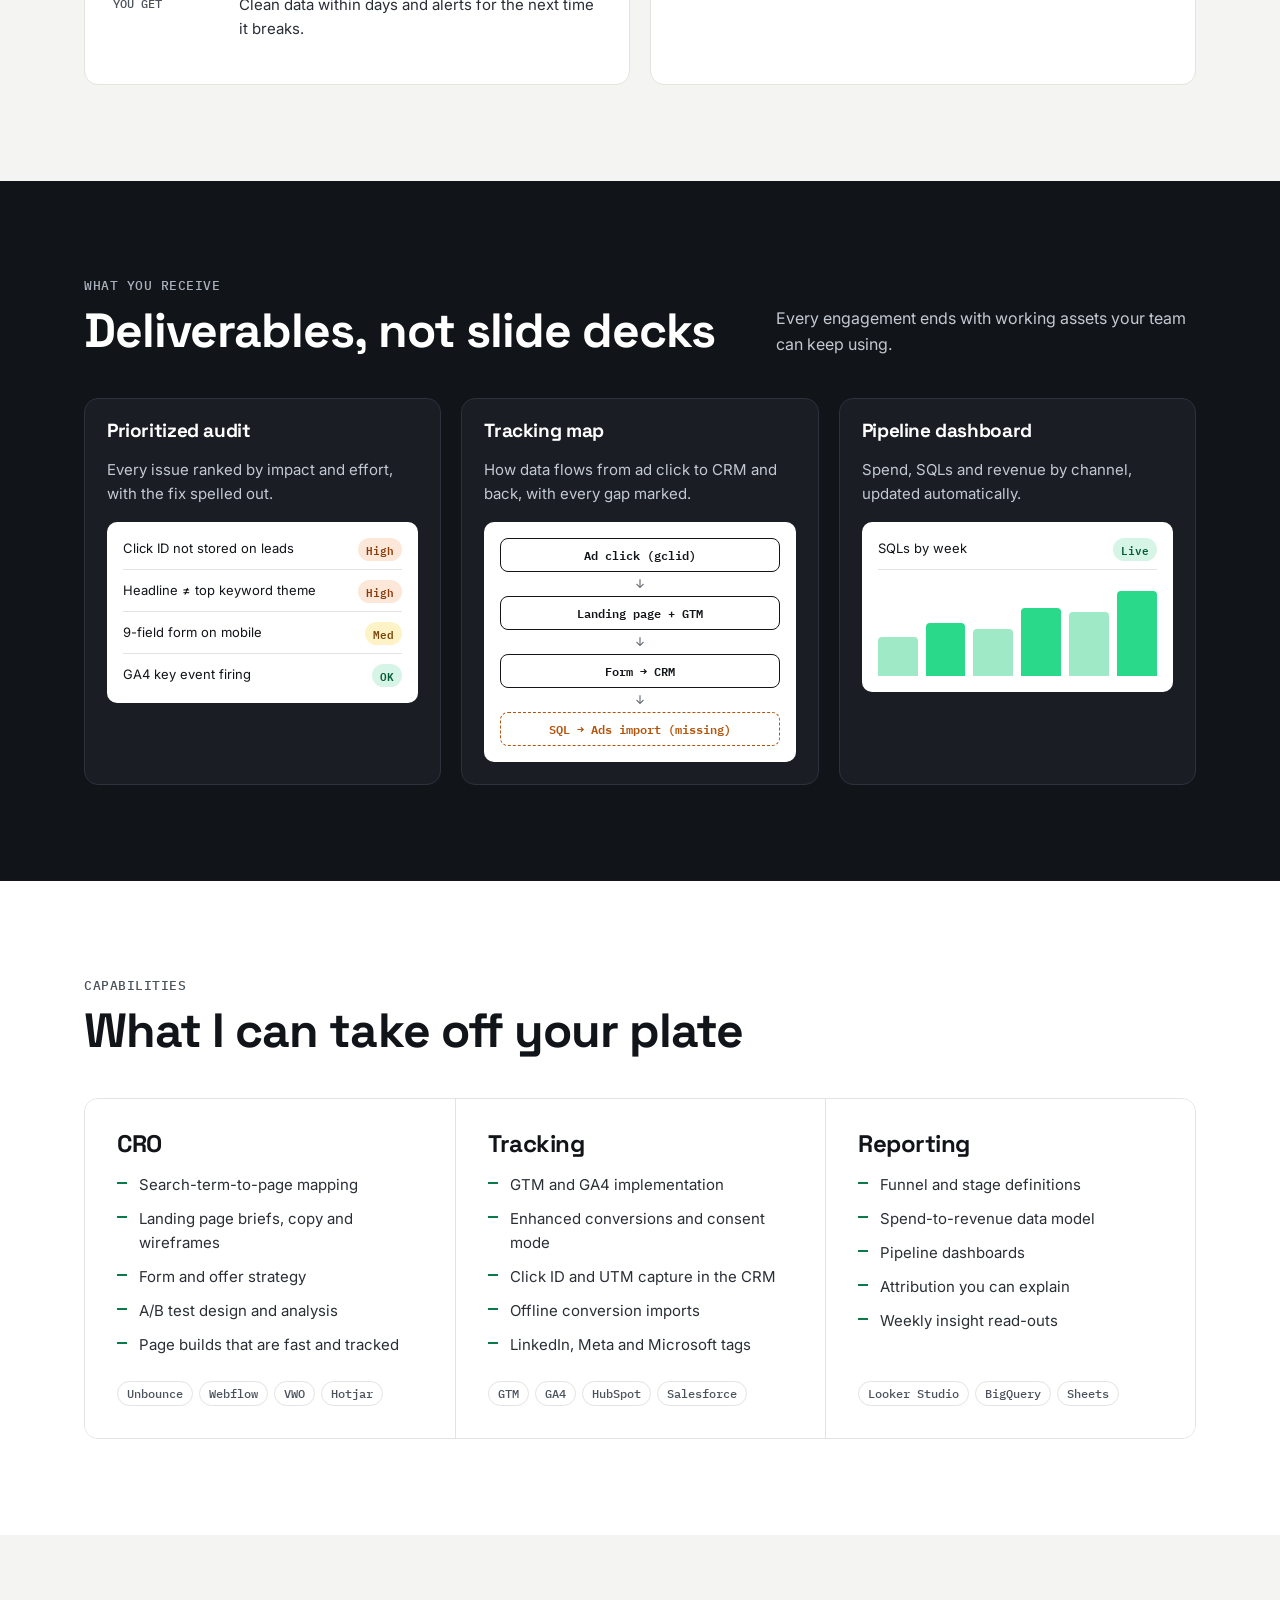
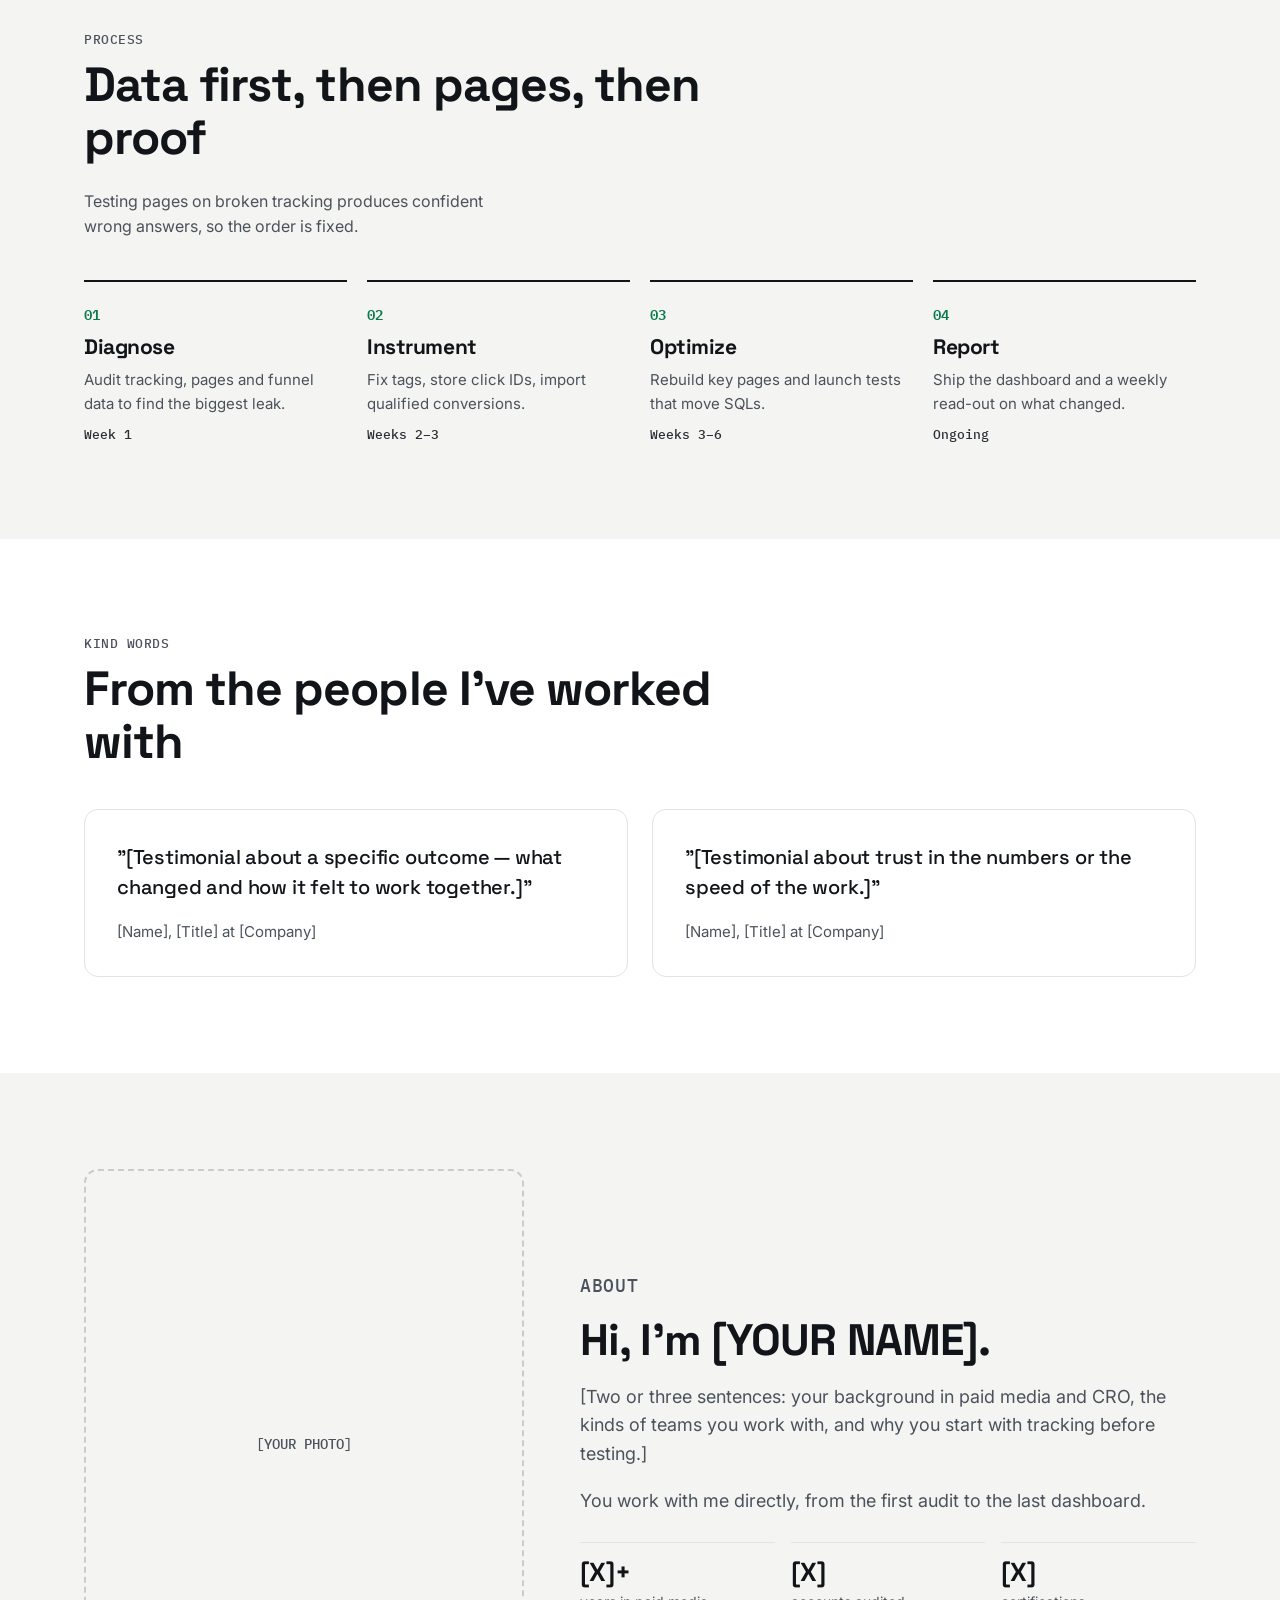
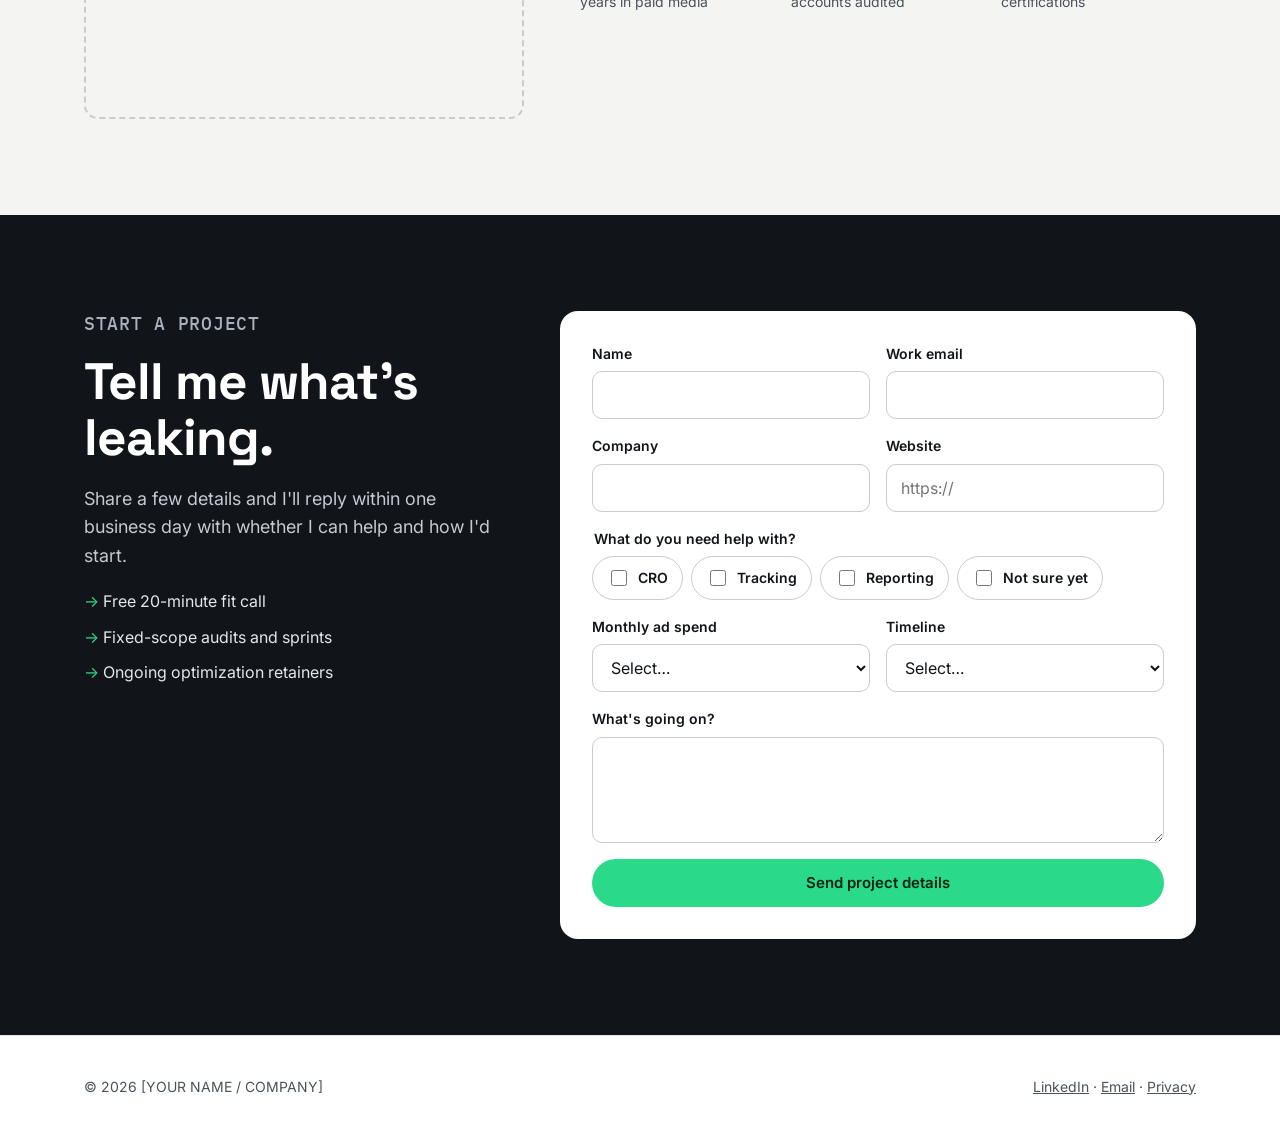
==== commit a72a55cf: "Add portfolio-style version with case studies and use cases New home page (selected work, filterable" ====
--- a/index.html
+++ b/index.html
@@ -3,374 +3,386 @@
 <head>
   <meta charset="utf-8">
   <meta name="viewport" content="width=device-width, initial-scale=1">
-  <title>[YOUR NAME] | CRO, Conversion Tracking &amp; Reporting for B2B Paid Media</title>
-  <meta name="description" content="Turn ad spend into pipeline you can see. Conversion rate optimization, click-to-CRM tracking and pipeline reporting for B2B teams running Google, Microsoft, LinkedIn and Meta ads.">
+  <title>[YOUR NAME] | CRO, Conversion Tracking &amp; Reporting Portfolio</title>
+  <meta name="description" content="Case studies and use cases in conversion rate optimization, click-to-CRM tracking and pipeline reporting for B2B paid media.">
   <link rel="canonical" href="https://[YOUR-DOMAIN]/">
   <meta property="og:title" content="[YOUR NAME] | CRO, Tracking &amp; Reporting">
-  <meta property="og:description" content="Get a free conversion and tracking audit of your landing page within 48 hours.">
+  <meta property="og:description" content="Selected work and use cases: landing pages, conversion tracking and pipeline reporting for B2B teams.">
   <meta property="og:type" content="website">
   <link rel="icon" href="/favicon.svg" type="image/svg+xml">
   <link rel="preconnect" href="https://fonts.googleapis.com">
   <link rel="preconnect" href="https://fonts.gstatic.com" crossorigin>
-  <link rel="stylesheet" href="https://fonts.googleapis.com/css2?family=Inter:wght@400;500;600;700&family=Space+Grotesk:wght@500;600;700&display=swap">
+  <link rel="stylesheet" href="https://fonts.googleapis.com/css2?family=IBM+Plex+Mono:wght@500;600&family=Inter:wght@400;500;600;700&family=Space+Grotesk:wght@500;600;700&display=swap">
   <link rel="stylesheet" href="/assets/styles.css">
-
-  <!-- Google Tag Manager: paste your container snippet here (replace GTM-XXXXXXX) -->
-  <!-- End Google Tag Manager -->
+  <!-- Google Tag Manager: paste your container snippet here -->
 </head>
 <body>
   <!-- Google Tag Manager (noscript): paste here -->
-
-  <a class="skip" href="#main">Skip to content</a>
-
-  <header class="cx-site-header">
-    <div class="wrap header-inner">
-      <a class="cx-logo" href="/" aria-label="[YOUR NAME] home">
-        <span class="logo-mark" aria-hidden="true">
-          <svg viewBox="0 0 24 24" width="18" height="18" fill="none" stroke="currentColor" stroke-width="2.4" stroke-linecap="round" stroke-linejoin="round"><path d="M3 17l6-6 4 4 8-8"/><path d="M15 7h6v6"/></svg>
-        </span>
-        <span>[YOUR NAME]</span>
-      </a>
-      <button class="cx-nav-toggle" aria-expanded="false" aria-controls="cx-site-nav" aria-label="Open menu">
+  <a class="p-skip" href="#main">Skip to content</a>
+
+  <header class="p-header">
+    <div class="p-wrap p-header-row">
+      <a class="p-brand" href="/"><span class="p-brand-dot" aria-hidden="true"></span>[YOUR NAME]</a>
+      <button class="p-menu-btn" aria-expanded="false" aria-controls="p-menu" aria-label="Open menu">
         <svg viewBox="0 0 24 24" width="24" height="24" fill="none" stroke="currentColor" stroke-width="2" stroke-linecap="round" aria-hidden="true"><path d="M4 7h16M4 12h16M4 17h16"/></svg>
       </button>
-      <nav id="cx-site-nav" class="cx-site-nav" aria-label="Main">
-        <a href="#cx-results">Results</a>
-        <a href="#cx-services">Services</a>
-        <a href="#cx-packages">Packages</a>
-        <a href="#cx-resources">Toolkit</a>
-        <a href="#cx-insights">Articles</a>
-        <a class="cx-btn btn-accent btn-sm" href="#audit">Get an audit</a>
+      <nav id="p-menu" class="p-menu" aria-label="Main">
+        <a href="#work">Work</a>
+        <a href="#use-cases">Use cases</a>
+        <a href="#capabilities">Capabilities</a>
+        <a href="#process">Process</a>
+        <a href="#about">About</a>
+        <a class="p-button solid" href="#start">Start a project</a>
       </nav>
     </div>
   </header>
 
   <main id="main">
 
-    <!-- Hero -->
-    <section class="hero" id="audit">
-      <div class="wrap hero-grid">
-        <div class="hero-copy">
-          <p class="eyebrow eyebrow-dark">CRO · Tracking · Reporting for B2B paid media</p>
-          <h1>Turn your ad spend into <span class="mark">pipeline you can see.</span></h1>
-          <p class="lede">Share your landing page and I'll send back a short audit: how well it converts, whether your tracking reaches the CRM, and the three fixes worth shipping first.</p>
-
-          <form class="url-form" name="audit-request" method="POST" action="/api/lead" data-lead-form>
-            <input type="hidden" name="form-name" value="audit-request">
-            <p class="hidden"><label>Don't fill this out: <input name="bot-field"></label></p>
-            <label class="sr-only" for="audit-url">Your website URL</label>
-            <input id="audit-url" name="website" type="url" placeholder="https://yourwebsite.com" required>
-            <label class="sr-only" for="audit-email">Work email</label>
-            <input id="audit-email" name="email" type="email" placeholder="Work email" required>
-            <button class="cx-btn btn-accent" type="submit">Get my free audit</button>
-          </form>
-          <p class="fine">Delivered within 48 hours · No sales pitch · You keep the findings</p>
-
-          <div class="platforms" aria-label="Platforms I work with">
-            <span>Google Ads</span><span>Microsoft Ads</span><span>LinkedIn Ads</span><span>Meta</span><span>GA4 &amp; GTM</span><span>HubSpot</span><span>Salesforce</span>
-          </div>
-        </div>
-
-        <div class="hero-visual" aria-label="Example pipeline report">
-          <div class="dash">
-            <div class="dash-head">
-              <span class="dash-title">Pipeline report</span>
-              <span class="pill">Example</span>
-            </div>
-            <div class="dash-kpis">
-              <div><span class="k-label">Spend</span><span class="k-val">$—</span></div>
-              <div><span class="k-label">SQLs</span><span class="k-val">—</span></div>
-              <div><span class="k-label">Cost / SQL</span><span class="k-val">$—</span></div>
-            </div>
-            <div class="funnel">
-              <div class="f-row"><span>Clicks</span><i style="--w:100%"></i></div>
-              <div class="f-row"><span>Leads</span><i style="--w:64%"></i></div>
-              <div class="f-row"><span>MQLs</span><i style="--w:40%"></i></div>
-              <div class="f-row leak"><span>SQLs</span><i style="--w:15%"></i><b>Biggest leak</b></div>
-              <div class="f-row"><span>Won</span><i style="--w:7%"></i></div>
-            </div>
-            <ul class="checks">
-              <li class="ok">GA4 key event fires on form submit</li>
-              <li class="bad">Click ID not stored in CRM: no offline imports</li>
-              <li class="bad">Headline doesn't match top-spend keywords</li>
+    <!-- Intro -->
+    <section class="p-hero">
+      <div class="p-wrap p-hero-grid">
+        <div>
+          <p class="p-label"><b>●</b> CRO · Tracking · Reporting — B2B paid media</p>
+          <h1>I find where ad spend leaks between the click and <em>closed-won</em>, then fix it.</h1>
+          <p class="p-hero-lede">Independent consultant for B2B teams on Google, Microsoft, LinkedIn and Meta. I rebuild the landing pages, repair the tracking and ship the reporting that ties spend to pipeline.</p>
+          <div class="p-hero-ctas">
+            <a class="p-button solid" href="#work">See selected work</a>
+            <a class="p-button ghost" href="#start">Start a project</a>
+          </div>
+        </div>
+        <aside class="p-status" aria-label="Availability">
+          <p class="p-status-row"><span class="p-pulse" aria-hidden="true"></span>Taking [2] new projects for [MONTH]</p>
+          <dl>
+            <dt>Based</dt><dd>[City] · works remote</dd>
+            <dt>Focus</dt><dd>B2B SaaS, services, lead gen</dd>
+            <dt>Stack</dt><dd>GTM, GA4, HubSpot, Salesforce</dd>
+            <dt>Reply</dt><dd>Within one business day</dd>
+          </dl>
+        </aside>
+      </div>
+    </section>
+
+    <!-- Pillars -->
+    <section class="p-pillars" aria-label="What I do">
+      <div class="p-wrap p-pillars-row">
+        <div class="p-pillar"><p class="p-label">01</p><h2>Conversion optimization</h2><p>Pages built around the search and the buyer, tested on SQLs.</p></div>
+        <div class="p-pillar"><p class="p-label">02</p><h2>Tracking &amp; attribution</h2><p>Click IDs to the CRM and qualified conversions back to the ad platforms.</p></div>
+        <div class="p-pillar"><p class="p-label">03</p><h2>Reporting</h2><p>One spend-to-revenue view that marketing and sales both trust.</p></div>
+      </div>
+    </section>
+
+    <!-- Selected work -->
+    <section class="p-section" id="work">
+      <div class="p-wrap">
+        <div class="p-section-head">
+          <div><p class="p-label">Selected work</p><h2>Case studies</h2></div>
+          <p>Three engagements, one per discipline. Client names are shared with permission or anonymized.</p>
+        </div>
+        <div class="p-work">
+          <article class="p-case">
+            <div class="p-case-art green" aria-hidden="true">
+              <span class="p-case-metric-label">Lead-to-SQL rate</span>
+              <span class="p-case-metric">[+X%]</span>
+            </div>
+            <div class="p-case-body">
+              <div class="p-tags"><span class="p-tag">CRO</span><span class="p-tag">[B2B SaaS]</span></div>
+              <h3><a href="/work/landing-page-rebuild">Rebuilding paid search landing pages around buyer intent</a></h3>
+              <p>Generic product pages were catching high-intent searches. Message-matched pages and a shorter form changed who converted.</p>
+              <span class="p-read">Read the case →</span>
+            </div>
+          </article>
+          <article class="p-case">
+            <div class="p-case-art ink" aria-hidden="true">
+              <span class="p-case-metric-label">Cost per SQL</span>
+              <span class="p-case-metric">[−X%]</span>
+            </div>
+            <div class="p-case-body">
+              <div class="p-tags"><span class="p-tag">Tracking</span><span class="p-tag">[IT services]</span></div>
+              <h3><a href="/work/offline-conversions">Teaching Google Ads which leads actually close</a></h3>
+              <p>Bidding was optimizing to form fills. Click IDs in the CRM and offline SQL imports moved budget to the leads sales wanted.</p>
+              <span class="p-read">Read the case →</span>
+            </div>
+          </article>
+          <article class="p-case">
+            <div class="p-case-art stone" aria-hidden="true">
+              <span class="p-case-metric-label">Reporting time / week</span>
+              <span class="p-case-metric">[−Xh]</span>
+            </div>
+            <div class="p-case-body">
+              <div class="p-tags"><span class="p-tag">Reporting</span><span class="p-tag">[Fintech]</span></div>
+              <h3><a href="/work/pipeline-dashboard">One pipeline dashboard instead of four spreadsheets</a></h3>
+              <p>Ad platforms, GA4 and the CRM disagreed every Monday. A single spend-to-revenue model ended the argument.</p>
+              <span class="p-read">Read the case →</span>
+            </div>
+          </article>
+        </div>
+      </div>
+    </section>
+
+    <!-- Use cases -->
+    <section class="p-section alt" id="use-cases">
+      <div class="p-wrap">
+        <div class="p-section-head">
+          <div><p class="p-label">Use cases</p><h2>Problems I get hired to solve</h2></div>
+          <p>If one of these sounds familiar, it is usually fixable in weeks, not quarters.</p>
+        </div>
+        <div class="p-filters" role="group" aria-label="Filter use cases">
+          <button class="p-filter" data-filter="all" aria-pressed="true">All</button>
+          <button class="p-filter" data-filter="cro" aria-pressed="false">CRO</button>
+          <button class="p-filter" data-filter="tracking" aria-pressed="false">Tracking</button>
+          <button class="p-filter" data-filter="reporting" aria-pressed="false">Reporting</button>
+        </div>
+        <div class="p-uses">
+          <article class="p-use" data-cat="tracking">
+            <div class="p-tags"><span class="p-tag">Tracking</span></div>
+            <h3>"Our CPL is great, but sales says the leads are junk."</h3>
+            <dl class="p-use-grid">
+              <dt>Symptom</dt><dd>Cheap leads, low SQL rate, campaigns scaling the wrong audiences.</dd>
+              <dt>What I do</dt><dd>Capture GCLID, MSCLKID and UTMs on every lead and import MQL, SQL and closed-won back into the ad platforms.</dd>
+              <dt>You get</dt><dd>Bidding that optimizes to pipeline, plus a documented tracking map.</dd>
+            </dl>
+          </article>
+          <article class="p-use" data-cat="cro">
+            <div class="p-tags"><span class="p-tag">CRO</span></div>
+            <h3>"Paid traffic lands on the homepage and bounces."</h3>
+            <dl class="p-use-grid">
+              <dt>Symptom</dt><dd>High-intent keywords sent to pages that don't answer the search.</dd>
+              <dt>What I do</dt><dd>Map top-spend search terms to dedicated pages, rewrite headlines and proof around buyer intent, and set up the first tests.</dd>
+              <dt>You get</dt><dd>Message-matched landing pages and a prioritized test roadmap.</dd>
+            </dl>
+          </article>
+          <article class="p-use" data-cat="reporting">
+            <div class="p-tags"><span class="p-tag">Reporting</span></div>
+            <h3>"Every platform shows a different number."</h3>
+            <dl class="p-use-grid">
+              <dt>Symptom</dt><dd>Leadership doesn't trust marketing's numbers; Mondays become reconciliation meetings.</dd>
+              <dt>What I do</dt><dd>Define one funnel model, join spend with CRM stages, and build a dashboard with clear definitions.</dd>
+              <dt>You get</dt><dd>A spend → SQL → revenue dashboard and a weekly read-out.</dd>
+            </dl>
+          </article>
+          <article class="p-use" data-cat="cro">
+            <div class="p-tags"><span class="p-tag">CRO</span></div>
+            <h3>"We redesigned the site and conversions didn't move."</h3>
+            <dl class="p-use-grid">
+              <dt>Symptom</dt><dd>Big launches, flat results, no clear reason why.</dd>
+              <dt>What I do</dt><dd>Customer and session research, form analysis and a test plan sized to your traffic so results reach significance.</dd>
+              <dt>You get</dt><dd>Evidence for every change and wins measured on SQLs.</dd>
+            </dl>
+          </article>
+          <article class="p-use" data-cat="tracking">
+            <div class="p-tags"><span class="p-tag">Tracking</span></div>
+            <h3>"Conversions dropped after the site migration."</h3>
+            <dl class="p-use-grid">
+              <dt>Symptom</dt><dd>Tags lost, events duplicated or consent mode blocking everything.</dd>
+              <dt>What I do</dt><dd>Audit GTM and GA4, rebuild key events, set up enhanced conversions and consent mode, and QA every tag end to end.</dd>
+              <dt>You get</dt><dd>Clean data within days and alerts for the next time it breaks.</dd>
+            </dl>
+          </article>
+          <article class="p-use" data-cat="reporting">
+            <div class="p-tags"><span class="p-tag">Reporting</span></div>
+            <h3>"We can't tell which channel creates pipeline."</h3>
+            <dl class="p-use-grid">
+              <dt>Symptom</dt><dd>Last-click credit, LinkedIn looks useless, budget decisions by gut.</dd>
+              <dt>What I do</dt><dd>Set up source capture and a simple, explainable attribution view across channels and campaigns.</dd>
+              <dt>You get</dt><dd>Channel-level pipeline and revenue you can defend in a budget review.</dd>
+            </dl>
+          </article>
+        </div>
+      </div>
+    </section>
+
+    <!-- Deliverables -->
+    <section class="p-section dark" id="deliverables">
+      <div class="p-wrap">
+        <div class="p-section-head">
+          <div><p class="p-label">What you receive</p><h2>Deliverables, not slide decks</h2></div>
+          <p>Every engagement ends with working assets your team can keep using.</p>
+        </div>
+        <div class="p-deliver">
+          <article class="p-sample">
+            <h3>Prioritized audit</h3>
+            <p>Every issue ranked by impact and effort, with the fix spelled out.</p>
+            <div class="p-mock" aria-label="Example audit rows">
+              <div class="p-mock-row"><span>Click ID not stored on leads</span><span class="p-sev high">High</span></div>
+              <div class="p-mock-row"><span>Headline ≠ top keyword theme</span><span class="p-sev high">High</span></div>
+              <div class="p-mock-row"><span>9-field form on mobile</span><span class="p-sev med">Med</span></div>
+              <div class="p-mock-row"><span>GA4 key event firing</span><span class="p-sev ok">OK</span></div>
+            </div>
+          </article>
+          <article class="p-sample">
+            <h3>Tracking map</h3>
+            <p>How data flows from ad click to CRM and back, with every gap marked.</p>
+            <div class="p-mock p-flow" aria-label="Example tracking flow">
+              <div class="p-node">Ad click (gclid)</div><div class="p-arrow" aria-hidden="true">↓</div>
+              <div class="p-node">Landing page + GTM</div><div class="p-arrow" aria-hidden="true">↓</div>
+              <div class="p-node">Form → CRM</div><div class="p-arrow" aria-hidden="true">↓</div>
+              <div class="p-node broken">SQL → Ads import (missing)</div>
+            </div>
+          </article>
+          <article class="p-sample">
+            <h3>Pipeline dashboard</h3>
+            <p>Spend, SQLs and revenue by channel, updated automatically.</p>
+            <div class="p-mock" aria-label="Example dashboard">
+              <div class="p-mock-row"><span>SQLs by week</span><span class="p-sev ok">Live</span></div>
+              <div class="p-bars" aria-hidden="true"><span style="height:40%"></span><span style="height:55%"></span><span style="height:48%"></span><span style="height:70%"></span><span style="height:66%"></span><span style="height:88%"></span></div>
+            </div>
+          </article>
+        </div>
+      </div>
+    </section>
+
+    <!-- Capabilities -->
+    <section class="p-section" id="capabilities">
+      <div class="p-wrap">
+        <div class="p-section-head">
+          <div><p class="p-label">Capabilities</p><h2>What I can take off your plate</h2></div>
+        </div>
+        <div class="p-caps">
+          <div class="p-cap">
+            <h3>CRO</h3>
+            <ul>
+              <li>Search-term-to-page mapping</li>
+              <li>Landing page briefs, copy and wireframes</li>
+              <li>Form and offer strategy</li>
+              <li>A/B test design and analysis</li>
+              <li>Page builds that are fast and tracked</li>
             </ul>
-          </div>
-        </div>
-      </div>
-    </section>
-
-    <!-- Clients -->
-    <section class="client-band" aria-label="Clients">
-      <div class="wrap band-inner">
-        <p class="band-label">Selected clients</p>
-        <div class="cx-logos">
-          <span class="logo-slot">[CLIENT LOGO]</span>
-          <span class="logo-slot">[CLIENT LOGO]</span>
-          <span class="logo-slot">[CLIENT LOGO]</span>
-          <span class="logo-slot">[CLIENT LOGO]</span>
-          <span class="logo-slot">[CLIENT LOGO]</span>
-          <span class="logo-slot">[CLIENT LOGO]</span>
-        </div>
-      </div>
-    </section>
-
-    <!-- Results -->
-    <section class="cx-section dark" id="cx-results">
-      <div class="wrap">
-        <h2 class="h2">Measured in <span class="ul">pipeline, not page views.</span></h2>
-        <p class="sub">Cleaner data, sharper pages and more qualified pipeline from the same budget.</p>
-        <div class="cx-stats">
-          <article class="cx-stat">
-            <p class="stat-num">[+X%]</p>
-            <p>[Lead-to-SQL rate] after [what changed]</p>
-            <p class="stat-client">[Client / industry]</p>
-          </article>
-          <article class="cx-stat">
-            <p class="stat-num">[−X%]</p>
-            <p>[Cost per SQL] after [what changed]</p>
-            <p class="stat-client">[Client / industry]</p>
-          </article>
-          <article class="cx-stat">
-            <p class="stat-num">[$X]</p>
-            <p>[Pipeline attributed to paid] in [timeframe]</p>
-            <p class="stat-client">[Client / industry]</p>
-          </article>
-        </div>
-        <figure class="cx-quote">
-          <blockquote>"[Client testimonial: ideally a specific outcome plus what working together was like.]"</blockquote>
-          <figcaption>[Name], [Title] at [Company]</figcaption>
-        </figure>
-      </div>
-    </section>
-
-    <!-- Services -->
-    <section class="cx-section" id="cx-services">
-      <div class="wrap">
-        <h2 class="h2">Three problems. <span class="ul">One engagement.</span></h2>
-        <p class="sub">The order matters: fix the data first, then the page, then prove the lift in pipeline.</p>
-
-        <div class="tab-card">
-          <div class="tab-body">
-            <div class="cx-tabs" role="tablist" aria-label="Services">
-              <button role="tab" id="tab-cro" aria-controls="panel-cro" aria-selected="true">Conversion optimization</button>
-              <button role="tab" id="tab-track" aria-controls="panel-track" aria-selected="false" tabindex="-1">Tracking &amp; attribution</button>
-              <button role="tab" id="tab-report" aria-controls="panel-report" aria-selected="false" tabindex="-1">Reporting</button>
-            </div>
-
-            <div role="tabpanel" id="panel-cro" aria-labelledby="tab-cro" class="cx-panel">
-              <p>Most B2B landing pages are written for the company, not for the search that brought the visitor there. I map your highest-spend search terms and audiences to pages, rewrite around buyer intent, and run tests you can actually reach significance on.</p>
-              <ul class="ticks">
-                <li><strong>Message match:</strong> search-term-to-page mapping so every ad group lands on the right promise.</li>
-                <li><strong>Page briefs &amp; copy:</strong> headlines, proof and offers built from customer research, not guesswork.</li>
-                <li><strong>Form strategy:</strong> fewer fields where it helps, smarter qualification where it matters.</li>
-                <li><strong>Testing:</strong> prioritized A/B test roadmap measured on SQLs, not just form fills.</li>
-              </ul>
-            </div>
-            <div role="tabpanel" id="panel-track" aria-labelledby="tab-track" class="cx-panel" hidden>
-              <p>Ad platforms optimize toward whatever you tell them is a conversion. If that's a form fill, budget flows to the cheapest leads. I connect click to CRM so Google, Microsoft, LinkedIn and Meta can bid toward qualified pipeline.</p>
-              <ul class="ticks">
-                <li><strong>GTM &amp; GA4:</strong> clean key events, consent mode and enhanced conversions.</li>
-                <li><strong>Click IDs to CRM:</strong> GCLID, MSCLKID and UTMs captured on every lead in HubSpot or Salesforce.</li>
-                <li><strong>Offline conversion imports:</strong> MQL, SQL and closed-won sent back to the ad platforms.</li>
-                <li><strong>QA:</strong> every tag tested end to end, documented so your team can maintain it.</li>
-              </ul>
-            </div>
-            <div role="tabpanel" id="panel-report" aria-labelledby="tab-report" class="cx-panel" hidden>
-              <p>When GA4, the ad platforms and the CRM all disagree, every meeting becomes an argument about numbers. I build one source of truth from spend to closed-won that leadership and sales both trust.</p>
-              <ul class="ticks">
-                <li><strong>Pipeline dashboards:</strong> spend → lead → MQL → SQL → revenue by channel and campaign.</li>
-                <li><strong>Attribution you can explain:</strong> clear models, no black boxes.</li>
-                <li><strong>Weekly read-outs:</strong> what changed, why, and what to do next.</li>
-                <li><strong>Alerts:</strong> automated checks when tracking breaks or lead quality drops.</li>
-              </ul>
-            </div>
-          </div>
-          <div class="tab-photo">
-            <div class="photo-slot">[YOUR PHOTO]</div>
-          </div>
-        </div>
-      </div>
-    </section>
-
-    <!-- Packages -->
-    <section class="cx-section tint" id="cx-packages">
-      <div class="wrap">
-        <h2 class="h2">Pick how <span class="ul">deep we go.</span></h2>
-        <p class="sub">Start with an audit and expand only when it pays for itself. You work with me directly.</p>
-        <div class="offers">
-          <article class="offer">
-            <h3>Audit</h3>
-            <p class="price">[$PRICE] <span>one-time</span></p>
-            <p>Tracking, landing page and funnel review with a prioritized fix list and video walkthrough.</p>
-          </article>
-          <article class="offer featured">
-            <p class="pop">Most popular</p>
-            <h3>Fix sprint</h3>
-            <p class="price">[$PRICE] <span>[X] weeks</span></p>
-            <p>Audit plus implementation: tracking fixed, one landing page rebuilt, pipeline dashboard live.</p>
-          </article>
-          <article class="offer">
-            <h3>Ongoing optimization</h3>
-            <p class="price">[$PRICE] <span>/ month</span></p>
-            <p>Continuous testing, tracking QA and a weekly pipeline read-out.</p>
-          </article>
-          <article class="offer">
-            <h3>Landing page builds</h3>
-            <p class="price">[$PRICE] <span>per page</span></p>
-            <p>Fast, tracked, test-ready pages built for your top campaigns.</p>
-          </article>
-        </div>
-      </div>
-    </section>
-
-    <!-- Toolkit -->
-    <section class="cx-section" id="cx-resources">
-      <div class="wrap">
-        <h2 class="h2">Steal my <span class="ul">audit toolkit.</span></h2>
-        <p class="sub">The same checklists and templates I use on client work, free to copy.</p>
-        <div class="cx-resources">
-          <a class="resource" href="#">
-            <span class="r-icon" aria-hidden="true"><svg viewBox="0 0 24 24" width="22" height="22" fill="none" stroke="currentColor" stroke-width="2" stroke-linecap="round" stroke-linejoin="round"><path d="M9 11l3 3 8-8"/><path d="M20 12v7a2 2 0 0 1-2 2H6a2 2 0 0 1-2-2V5a2 2 0 0 1 2-2h9"/></svg></span>
-            <span><strong>Tracking QA checklist</strong><span>Every tag, event and click ID to test before you scale spend.</span></span>
-          </a>
-          <a class="resource" href="#">
-            <span class="r-icon" aria-hidden="true"><svg viewBox="0 0 24 24" width="22" height="22" fill="none" stroke="currentColor" stroke-width="2" stroke-linecap="round" stroke-linejoin="round"><rect x="3" y="4" width="18" height="16" rx="2"/><path d="M3 9h18M8 14h5"/></svg></span>
-            <span><strong>Landing page scorecard</strong><span>Grade any B2B page on message match, proof, friction and offer.</span></span>
-          </a>
-          <a class="resource" href="#">
-            <span class="r-icon" aria-hidden="true"><svg viewBox="0 0 24 24" width="22" height="22" fill="none" stroke="currentColor" stroke-width="2" stroke-linecap="round" stroke-linejoin="round"><path d="M4 20V10M10 20V4M16 20v-7M22 20H2"/></svg></span>
-            <span><strong>Pipeline report template</strong><span>A ready-made spend-to-revenue report you can copy today.</span></span>
-          </a>
-          <a class="resource" href="#">
-            <span class="r-icon" aria-hidden="true"><svg viewBox="0 0 24 24" width="22" height="22" fill="none" stroke="currentColor" stroke-width="2" stroke-linecap="round" stroke-linejoin="round"><circle cx="12" cy="12" r="8"/><circle cx="12" cy="12" r="3"/></svg></span>
-            <span><strong>A/B test calculator</strong><span>Know how much traffic a test needs before you launch it.</span></span>
-          </a>
-        </div>
-      </div>
-    </section>
-
-    <!-- Articles -->
-    <section class="cx-section tint" id="cx-insights">
-      <div class="wrap">
-        <h2 class="h2">Notes from <span class="ul">the field.</span></h2>
-        <p class="sub">Short, practical write-ups on CRO, tracking and B2B reporting.</p>
-        <div class="cx-cards">
-          <article class="cx-card">
-            <div class="card-art art-1" aria-hidden="true"><span>Tracking</span></div>
-            <div class="cx-card-body">
-              <p class="tag">Tracking</p>
-              <h3><a href="#">How to send SQLs back to Google Ads with offline conversion imports</a></h3>
-              <p>Why optimizing to form fills burns budget, and the setup that fixes it.</p>
-            </div>
-          </article>
-          <article class="cx-card">
-            <div class="card-art art-2" aria-hidden="true"><span>CRO</span></div>
-            <div class="cx-card-body">
-              <p class="tag">CRO</p>
-              <h3><a href="#">Search-term-to-page mapping: the fastest win in B2B landing pages</a></h3>
-              <p>Match the promise in the ad to the page and watch conversion rates move.</p>
-            </div>
-          </article>
-          <article class="cx-card">
-            <div class="card-art art-3" aria-hidden="true"><span>Reporting</span></div>
-            <div class="cx-card-body">
-              <p class="tag">Reporting</p>
-              <h3><a href="#">The pipeline dashboard every B2B marketing team should have</a></h3>
-              <p>The five views that end the "which numbers are right?" argument.</p>
-            </div>
-          </article>
-        </div>
-        <p class="cx-more"><a href="#">All articles →</a></p>
-      </div>
-    </section>
-
-    <!-- Teardown -->
-    <section class="cx-section">
-      <div class="wrap live">
-        <div class="live-copy">
-          <p class="live-badge">LIVE · [DATE] · [TIME] PT</p>
-          <h2 class="h2">Monthly teardown: <span class="ul">real pages, real fixes.</span></h2>
-          <p>Once a month I review a few B2B landing pages and tracking setups on a live call and walk through what I would change. Send yours in to be considered.</p>
-          <a class="cx-btn btn-dark" href="#cx-contact">Submit your page</a>
-        </div>
-        <div class="live-art" aria-hidden="true">
-          <p>Landing page<br>teardown</p>
-          <span>CRO · Tracking · Reporting</span>
+            <div class="p-stack"><span class="p-tag">Unbounce</span><span class="p-tag">Webflow</span><span class="p-tag">VWO</span><span class="p-tag">Hotjar</span></div>
+          </div>
+          <div class="p-cap">
+            <h3>Tracking</h3>
+            <ul>
+              <li>GTM and GA4 implementation</li>
+              <li>Enhanced conversions and consent mode</li>
+              <li>Click ID and UTM capture in the CRM</li>
+              <li>Offline conversion imports</li>
+              <li>LinkedIn, Meta and Microsoft tags</li>
+            </ul>
+            <div class="p-stack"><span class="p-tag">GTM</span><span class="p-tag">GA4</span><span class="p-tag">HubSpot</span><span class="p-tag">Salesforce</span></div>
+          </div>
+          <div class="p-cap">
+            <h3>Reporting</h3>
+            <ul>
+              <li>Funnel and stage definitions</li>
+              <li>Spend-to-revenue data model</li>
+              <li>Pipeline dashboards</li>
+              <li>Attribution you can explain</li>
+              <li>Weekly insight read-outs</li>
+            </ul>
+            <div class="p-stack"><span class="p-tag">Looker Studio</span><span class="p-tag">BigQuery</span><span class="p-tag">Sheets</span></div>
+          </div>
+        </div>
+      </div>
+    </section>
+
+    <!-- Process -->
+    <section class="p-section alt" id="process">
+      <div class="p-wrap">
+        <div class="p-section-head">
+          <div><p class="p-label">Process</p><h2>Data first, then pages, then proof</h2></div>
+          <p>Testing pages on broken tracking produces confident wrong answers, so the order is fixed.</p>
+        </div>
+        <ol class="p-steps">
+          <li><h3>Diagnose</h3><p>Audit tracking, pages and funnel data to find the biggest leak.</p><span class="p-when">Week 1</span></li>
+          <li><h3>Instrument</h3><p>Fix tags, store click IDs, import qualified conversions.</p><span class="p-when">Weeks 2–3</span></li>
+          <li><h3>Optimize</h3><p>Rebuild key pages and launch tests that move SQLs.</p><span class="p-when">Weeks 3–6</span></li>
+          <li><h3>Report</h3><p>Ship the dashboard and a weekly read-out on what changed.</p><span class="p-when">Ongoing</span></li>
+        </ol>
+      </div>
+    </section>
+
+    <!-- Testimonials -->
+    <section class="p-section" aria-labelledby="kind-words">
+      <div class="p-wrap">
+        <div class="p-section-head">
+          <div><p class="p-label">Kind words</p><h2 id="kind-words">From the people I've worked with</h2></div>
+        </div>
+        <div class="p-quotes">
+          <figure class="p-quote">
+            <blockquote>"[Testimonial about a specific outcome — what changed and how it felt to work together.]"</blockquote>
+            <figcaption>[Name], [Title] at [Company]</figcaption>
+          </figure>
+          <figure class="p-quote">
+            <blockquote>"[Testimonial about trust in the numbers or the speed of the work.]"</blockquote>
+            <figcaption>[Name], [Title] at [Company]</figcaption>
+          </figure>
+        </div>
+      </div>
+    </section>
+
+    <!-- About -->
+    <section class="p-section alt" id="about">
+      <div class="p-wrap p-about">
+        <div class="p-photo">[YOUR PHOTO]</div>
+        <div class="p-about-copy">
+          <p class="p-label">About</p>
+          <h2>Hi, I'm [YOUR NAME].</h2>
+          <p>[Two or three sentences: your background in paid media and CRO, the kinds of teams you work with, and why you start with tracking before testing.]</p>
+          <p>You work with me directly, from the first audit to the last dashboard.</p>
+          <div class="p-facts">
+            <div><strong>[X]+</strong><span>years in paid media</span></div>
+            <div><strong>[X]</strong><span>accounts audited</span></div>
+            <div><strong>[X]</strong><span>certifications</span></div>
+          </div>
         </div>
       </div>
     </section>
 
     <!-- Contact -->
-    <section class="cx-section dark" id="cx-contact">
-      <div class="wrap cx-contact">
-        <div class="contact-main">
-          <h2 class="h2">Tell me where <span class="ul">the funnel leaks.</span></h2>
-          <p class="sub">A few details are enough. I'll reply within one business day with next steps.</p>
-          <form class="contact-form" name="contact" method="POST" action="/api/lead" data-lead-form>
-            <input type="hidden" name="form-name" value="contact">
-            <p class="hidden"><label>Don't fill this out: <input name="bot-field"></label></p>
-            <div class="cx-field"><label for="c-first">First name</label><input id="c-first" name="first_name" autocomplete="given-name" required></div>
-            <div class="cx-field"><label for="c-last">Last name</label><input id="c-last" name="last_name" autocomplete="family-name" required></div>
-            <div class="cx-field"><label for="c-email">Work email</label><input id="c-email" name="email" type="email" autocomplete="email" required></div>
-            <div class="cx-field"><label for="c-site">Website URL</label><input id="c-site" name="website" type="url" placeholder="https://"></div>
-            <div class="cx-field"><label for="c-spend">Monthly ad spend</label>
-              <select id="c-spend" name="ad_spend">
-                <option value="">Select…</option>
-                <option>Under $10k</option>
-                <option>$10k – $50k</option>
-                <option>$50k – $150k</option>
-                <option>$150k+</option>
-              </select>
-            </div>
-            <div class="cx-field"><label for="c-need">Biggest priority</label>
-              <select id="c-need" name="priority">
-                <option value="">Select…</option>
-                <option>Landing page conversion</option>
-                <option>Tracking &amp; attribution</option>
-                <option>Reporting &amp; dashboards</option>
-                <option>All of the above</option>
-              </select>
-            </div>
-            <div class="cx-field full"><label for="c-msg">Anything else?</label><textarea id="c-msg" name="message" rows="3"></textarea></div>
-            <div class="cx-field full"><button class="cx-btn btn-accent" type="submit">Send it over</button></div>
-          </form>
-        </div>
-        <div class="contact-photo">
-          <div class="photo-slot dark-slot">[YOUR PHOTO]</div>
-        </div>
-      </div>
-    </section>
-
+    <section class="p-section dark" id="start">
+      <div class="p-wrap p-contact">
+        <div class="p-contact-copy">
+          <p class="p-label">Start a project</p>
+          <h2>Tell me what's leaking.</h2>
+          <p>Share a few details and I'll reply within one business day with whether I can help and how I'd start.</p>
+          <ul>
+            <li>Free 20-minute fit call</li>
+            <li>Fixed-scope audits and sprints</li>
+            <li>Ongoing optimization retainers</li>
+          </ul>
+        </div>
+        <form class="p-form" name="project-inquiry" method="POST" action="/api/lead" data-lead-form>
+          <input type="hidden" name="form-name" value="project-inquiry">
+          <p class="p-hp"><label>Leave this empty: <input name="bot-field" tabindex="-1" autocomplete="off"></label></p>
+          <div class="p-field"><label for="f-name">Name</label><input id="f-name" name="first_name" autocomplete="name" required></div>
+          <div class="p-field"><label for="f-email">Work email</label><input id="f-email" name="email" type="email" autocomplete="email" required></div>
+          <div class="p-field"><label for="f-company">Company</label><input id="f-company" name="company" autocomplete="organization"></div>
+          <div class="p-field"><label for="f-site">Website</label><input id="f-site" name="website" type="url" placeholder="https://"></div>
+          <div class="p-field full">
+            <fieldset>
+              <legend>What do you need help with?</legend>
+              <div class="p-checks">
+                <label class="p-check"><input type="checkbox" name="services" value="CRO">CRO</label>
+                <label class="p-check"><input type="checkbox" name="services" value="Tracking">Tracking</label>
+                <label class="p-check"><input type="checkbox" name="services" value="Reporting">Reporting</label>
+                <label class="p-check"><input type="checkbox" name="services" value="Not sure">Not sure yet</label>
+              </div>
+            </fieldset>
+          </div>
+          <div class="p-field"><label for="f-spend">Monthly ad spend</label>
+            <select id="f-spend" name="ad_spend">
+              <option value="">Select…</option>
+              <option>Under $10k</option><option>$10k – $50k</option><option>$50k – $150k</option><option>$150k+</option>
+            </select>
+          </div>
+          <div class="p-field"><label for="f-time">Timeline</label>
+            <select id="f-time" name="timeline">
+              <option value="">Select…</option>
+              <option>As soon as possible</option><option>Next 1–2 months</option><option>Just exploring</option>
+            </select>
+          </div>
+          <div class="p-field full"><label for="f-msg">What's going on?</label><textarea id="f-msg" name="message" rows="4"></textarea></div>
+          <div class="p-field full"><button class="p-button green" type="submit">Send project details</button></div>
+        </form>
+      </div>
+    </section>
   </main>
 
-  <footer class="cx-site-footer">
-    <div class="wrap footer-grid">
-      <div>
-        <a class="cx-logo logo-light" href="/"><span class="logo-mark" aria-hidden="true"><svg viewBox="0 0 24 24" width="18" height="18" fill="none" stroke="currentColor" stroke-width="2.4" stroke-linecap="round" stroke-linejoin="round"><path d="M3 17l6-6 4 4 8-8"/><path d="M15 7h6v6"/></svg></span><span>[YOUR NAME]</span></a>
-        <p class="foot-small">CRO, conversion tracking and pipeline reporting for B2B paid media.</p>
-        <p class="foot-small">© <span id="year">2026</span> [YOUR NAME / COMPANY]</p>
-      </div>
-      <nav aria-label="Footer">
-        <p class="foot-h">Pages</p>
-        <a href="#cx-results">Results</a>
-        <a href="#cx-services">Services</a>
-        <a href="#cx-packages">Packages</a>
-        <a href="#cx-resources">Toolkit</a>
-        <a href="#cx-insights">Articles</a>
-        <a href="#cx-contact">Contact</a>
-      </nav>
-      <div>
-        <p class="foot-h">Newsletter</p>
-        <p class="foot-small">One practical CRO or tracking tip each week.</p>
-        <form class="news-form" name="newsletter" method="POST" action="/api/lead" data-lead-form>
-          <input type="hidden" name="form-name" value="newsletter">
-          <p class="hidden"><label>Don't fill this out: <input name="bot-field"></label></p>
-          <label class="sr-only" for="n-email">Email address</label>
-          <input id="n-email" name="email" type="email" placeholder="Email address" required>
-          <button class="cx-btn btn-accent btn-sm" type="submit">Sign up</button>
-        </form>
-        <p class="foot-small"><a href="#">LinkedIn</a> · <a href="#">Privacy</a></p>
-      </div>
+  <footer class="p-footer">
+    <div class="p-wrap p-footer-row">
+      <span>© <span id="year">2026</span> [YOUR NAME / COMPANY]</span>
+      <span><a href="#">LinkedIn</a> · <a href="mailto:[YOUR EMAIL]">Email</a> · <a href="#">Privacy</a></span>
     </div>
   </footer>
 
--- a/assets/styles.css
+++ b/assets/styles.css
@@ -1,235 +1,255 @@
-/* ===== Tokens ===== */
+/* ===== Portfolio site: tokens ===== */
 :root {
-  --ink: #0B1220;
-  --ink-2: #131C2E;
-  --ink-line: #24304A;
-  --text: #0B1220;
-  --muted: #4A5568;
-  --muted-dark: #B8C2D3;
-  --line: #E3E7EE;
   --bg: #FFFFFF;
-  --tint: #F3F6FA;
-  --accent: #2BD98A;        /* buttons, highlights (non-text on light) */
-  --accent-ink: #04170E;    /* text on accent */
-  --accent-text: #087A49;   /* accent-colored text on white (AA) */
-  --warn: #C2410C;
+  --bg-alt: #F4F5F2;
+  --ink: #111418;
+  --ink-soft: #2A2F36;
+  --muted: #4B525C;
+  --line: #E2E4E0;
+  --accent: #2BD98A;      /* fills, highlights */
+  --accent-ink: #052414;  /* text on accent */
+  --accent-text: #0A7A4B; /* accent text on light (AA) */
+  --amber: #B45309;
   --radius: 14px;
-  --font-head: "Space Grotesk", system-ui, sans-serif;
-  --font-body: "Inter", system-ui, -apple-system, "Segoe UI", sans-serif;
+  --head: "Space Grotesk", system-ui, sans-serif;
+  --body: "Inter", system-ui, -apple-system, "Segoe UI", sans-serif;
+  --mono: "IBM Plex Mono", ui-monospace, Menlo, monospace;
 }
 
 *, *::before, *::after { box-sizing: border-box; }
 html { scroll-behavior: smooth; }
-body { margin: 0; font-family: var(--font-body); color: var(--text); background: var(--bg); line-height: 1.6; -webkit-font-smoothing: antialiased; }
+body { margin: 0; background: var(--bg); color: var(--ink); font: 16px/1.6 var(--body); -webkit-font-smoothing: antialiased; }
+h1, h2, h3, h4 { font-family: var(--head); margin: 0; line-height: 1.1; letter-spacing: -0.02em; }
+p { margin: 0; }
+a { color: var(--accent-text); }
 img { max-width: 100%; display: block; }
-a { color: var(--accent-text); }
-h1, h2, h3 { font-family: var(--font-head); line-height: 1.1; letter-spacing: -0.015em; margin: 0; }
-p { margin: 0; }
-.wrap { max-width: 1200px; margin: 0 auto; padding: 0 24px; }
-.sr-only, .hidden { position: absolute !important; width: 1px; height: 1px; overflow: hidden; clip: rect(0 0 0 0); white-space: nowrap; }
-.skip { position: absolute; left: -999px; top: 8px; background: var(--accent); color: var(--accent-ink); padding: 10px 14px; border-radius: 8px; z-index: 100; }
-.skip:focus { left: 8px; }
-:focus-visible { outline: 3px solid var(--accent); outline-offset: 2px; }
-
-/* ===== Buttons ===== */
-.cx-btn { display: inline-flex; align-items: center; justify-content: center; min-height: 48px; padding: 0 22px; border-radius: 10px; font: 600 16px/1 var(--font-body); text-decoration: none; border: 0; cursor: pointer; white-space: nowrap; transition: transform .15s ease, filter .15s ease; }
-.cx-btn:hover { filter: brightness(1.05); transform: translateY(-1px); }
-.btn-accent { background: var(--accent); color: var(--accent-ink); }
-.btn-dark { background: var(--ink); color: #fff; }
-.btn-sm { min-height: 44px; padding: 0 16px; font-size: 15px; }
-
-/* ===== Header ===== */
-.cx-site-header { background: var(--ink); color: #fff; position: sticky; top: 0; z-index: 50; border-bottom: 1px solid var(--ink-line); }
-.header-inner { display: flex; align-items: center; justify-content: space-between; gap: 16px; min-height: 68px; }
-.cx-logo { display: inline-flex; align-items: center; gap: 10px; color: #fff; text-decoration: none; font: 700 19px var(--font-head); letter-spacing: .01em; }
-.logo-mark { width: 32px; height: 32px; border-radius: 8px; background: var(--accent); color: var(--accent-ink); display: grid; place-items: center; }
-.cx-site-nav { display: flex; align-items: center; gap: 26px; }
-.cx-site-nav a:not(.cx-btn) { color: #DCE3EE; text-decoration: none; font-size: 15px; font-weight: 500; }
-.cx-site-nav a:not(.cx-btn):hover { color: #fff; }
-.cx-nav-toggle { display: none; background: none; border: 0; color: #fff; width: 44px; height: 44px; cursor: pointer; }
-
-/* ===== Hero ===== */
-.hero { background: radial-gradient(1200px 500px at 85% 0%, #17305A 0%, transparent 60%), var(--ink); color: #fff; padding: 80px 0 72px; }
-.hero-grid { display: grid; grid-template-columns: 1.15fr 1fr; gap: 56px; align-items: center; }
-.eyebrow { font-size: 13px; font-weight: 700; letter-spacing: .1em; text-transform: uppercase; margin-bottom: 18px; }
-.eyebrow-dark { color: var(--accent); }
-.hero h1 { font-size: clamp(38px, 5.2vw, 62px); line-height: 1.04; }
-.mark { color: var(--accent); }
-.lede { font-size: 19px; color: var(--muted-dark); margin-top: 22px; max-width: 580px; }
-.url-form { display: flex; flex-wrap: wrap; gap: 10px; margin-top: 28px; background: #fff; padding: 8px; border-radius: 12px; max-width: 640px; }
-.url-form input { flex: 1 1 180px; min-width: 0; height: 48px; border: 0; padding: 0 14px; font: 16px var(--font-body); color: var(--text); border-radius: 8px; background: transparent; }
-.url-form input + input { border-left: 1px solid var(--line); border-radius: 0; }
-.url-form .cx-btn { flex: 0 0 auto; }
-.fine { font-size: 14px; color: var(--muted-dark); margin-top: 12px; }
-.platforms { display: flex; flex-wrap: wrap; gap: 8px; margin-top: 32px; }
-.platforms span { font-size: 13px; font-weight: 600; color: #DCE3EE; border: 1px solid var(--ink-line); padding: 7px 12px; border-radius: 999px; }
-
-/* Dashboard visual */
-.dash { background: #fff; color: var(--text); border-radius: 18px; padding: 24px; box-shadow: 0 30px 80px rgba(0,0,0,.45); }
-.dash-head { display: flex; justify-content: space-between; align-items: center; }
-.dash-title { font: 600 18px var(--font-head); }
-.pill { font-size: 12px; font-weight: 600; color: var(--muted); border: 1px solid var(--line); border-radius: 999px; padding: 4px 10px; }
-.dash-kpis { display: grid; grid-template-columns: repeat(3, 1fr); gap: 10px; margin: 18px 0; }
-.dash-kpis div { background: var(--tint); border-radius: 10px; padding: 12px; display: flex; flex-direction: column; }
-.k-label { font-size: 12px; color: var(--muted); font-weight: 600; }
-.k-val { font: 700 22px var(--font-head); }
-.funnel { display: flex; flex-direction: column; gap: 9px; }
-.f-row { display: grid; grid-template-columns: 56px 1fr auto; align-items: center; gap: 10px; font-size: 13px; color: var(--muted); }
-.f-row i { display: block; height: 12px; width: var(--w); background: var(--accent); border-radius: 6px; }
-.f-row.leak i { background: var(--warn); }
-.f-row b { font-size: 12px; color: var(--warn); }
-.checks { list-style: none; padding: 0; margin: 18px 0 0; display: flex; flex-direction: column; gap: 8px; }
-.checks li { font-size: 14px; padding: 10px 12px 10px 36px; border: 1px solid var(--line); border-radius: 10px; position: relative; }
-.checks li::before { content: ""; position: absolute; left: 12px; top: 50%; width: 14px; height: 14px; margin-top: -7px; border-radius: 50%; }
-.checks .ok::before { background: var(--accent); }
-.checks .bad::before { background: var(--warn); }
-
-/* ===== Client band ===== */
-.client-band { background: var(--bg); color: var(--muted); padding: 28px 0; border-bottom: 1px solid var(--line); }
-.band-inner { display: flex; flex-wrap: wrap; gap: 16px 32px; align-items: center; justify-content: space-between; }
-.band-label { font-size: 13px; font-weight: 700; letter-spacing: .08em; text-transform: uppercase; }
-.cx-logos { display: flex; flex-wrap: wrap; gap: 12px; }
-.logo-slot { width: 130px; height: 42px; border: 1.5px dashed #C3CAD6; border-radius: 8px; display: grid; place-items: center; font-size: 11px; font-weight: 600; }
-
-/* ===== Sections ===== */
-.cx-section { padding: 96px 0; }
-.cx-section.dark { background: var(--ink); color: #fff; }
-.cx-section.tint { background: var(--tint); }
-.h2 { font-size: clamp(30px, 3.6vw, 44px); }
-.ul { color: var(--accent-text); }
-.dark .ul { color: var(--accent); }
-.sub { font-size: 17px; color: var(--muted); margin-top: 14px; max-width: 760px; }
-.dark .sub { color: var(--muted-dark); }
-
-/* Tabs card */
-.tab-card { margin-top: 40px; border: 1px solid var(--line); border-radius: 20px; box-shadow: 0 20px 50px rgba(11,18,32,.07); display: grid; grid-template-columns: 1.6fr 1fr; overflow: hidden; }
-.tab-body { padding: 32px; }
-.cx-tabs { display: flex; flex-wrap: wrap; gap: 4px; border-bottom: 1px solid var(--line); margin-bottom: 24px; }
-.cx-tabs button { background: none; border: 0; border-bottom: 3px solid transparent; padding: 12px 16px; min-height: 48px; font: 600 15px var(--font-body); color: var(--muted); cursor: pointer; margin-bottom: -1px; }
-.cx-tabs button[aria-selected="true"] { color: var(--text); border-bottom-color: var(--accent); }
-.cx-panel > p { font-size: 17px; color: var(--muted); }
-.ticks { list-style: none; padding: 0; margin: 20px 0 0; display: flex; flex-direction: column; gap: 14px; }
-.ticks li { padding-left: 32px; position: relative; font-size: 16px; color: var(--muted); }
-.ticks li strong { color: var(--text); }
-.ticks li::before { content: ""; position: absolute; left: 0; top: 3px; width: 20px; height: 20px; border-radius: 50%; background: var(--accent) url("data:image/svg+xml,%3Csvg xmlns='http://www.w3.org/2000/svg' viewBox='0 0 24 24' fill='none' stroke='%2304170E' stroke-width='3.2' stroke-linecap='round' stroke-linejoin='round'%3E%3Cpath d='M20 6L9 17l-5-5'/%3E%3C/svg%3E") center/12px no-repeat; }
-.tab-photo { background: var(--tint); padding: 24px; display: flex; }
-.photo-slot { flex: 1; min-height: 320px; border: 2px dashed #C3CAD6; border-radius: 14px; display: grid; place-items: center; font-weight: 600; color: var(--muted); }
-.dark-slot { border-color: var(--ink-line); color: var(--muted-dark); }
-
-/* Results */
-.cx-stats { display: grid; grid-template-columns: repeat(3, 1fr); gap: 20px; margin-top: 40px; }
-.cx-stat { background: var(--ink-2); border: 1px solid var(--ink-line); border-radius: var(--radius); padding: 28px; display: flex; flex-direction: column; gap: 10px; }
-.stat-num { font: 700 46px/1 var(--font-head); color: var(--accent); }
-.cx-stat p:not(.stat-num) { color: var(--muted-dark); }
-.stat-client { font-size: 14px; font-weight: 600; color: #fff !important; margin-top: auto; }
-.cx-quote { margin: 40px 0 0; padding-top: 32px; border-top: 1px solid var(--ink-line); text-align: center; }
-.cx-quote blockquote { margin: 0 auto; max-width: 780px; font-size: 21px; line-height: 1.55; }
-.cx-quote figcaption { margin-top: 12px; font-weight: 600; color: var(--muted-dark); }
-
-/* Insight cards */
-.cx-cards { display: grid; grid-template-columns: repeat(3, 1fr); gap: 24px; margin-top: 40px; }
-.cx-card { border: 1px solid var(--line); border-radius: var(--radius); overflow: hidden; display: flex; flex-direction: column; background: #fff; transition: box-shadow .2s, transform .2s; }
-.cx-card:hover { box-shadow: 0 16px 40px rgba(11,18,32,.1); transform: translateY(-2px); }
-.card-art { aspect-ratio: 16 / 9; display: flex; align-items: flex-end; padding: 18px; font: 700 28px var(--font-head); }
-.art-1 { background: var(--ink); color: var(--accent); }
-.art-2 { background: var(--accent); color: var(--accent-ink); }
-.art-3 { background: #DCE6F7; color: var(--ink); }
-.cx-card-body { padding: 22px; display: flex; flex-direction: column; gap: 8px; }
-.tag { font-size: 12px; font-weight: 700; letter-spacing: .08em; text-transform: uppercase; color: var(--accent-text); }
-.cx-card h3 { font-size: 20px; }
-.cx-card h3 a { color: var(--text); text-decoration: none; }
-.cx-card h3 a::after { content: ""; position: absolute; inset: 0; }
-.cx-card { position: relative; }
-.cx-card-body > p:last-child { color: var(--muted); font-size: 15px; }
-.cx-more { text-align: right; margin-top: 20px; font-weight: 600; }
-
-/* Resources */
-.cx-resources { display: grid; grid-template-columns: repeat(2, 1fr); gap: 16px; margin-top: 40px; }
-.resource { display: flex; gap: 16px; align-items: flex-start; background: #fff; border: 1px solid var(--line); border-radius: var(--radius); padding: 22px; text-decoration: none; color: var(--text); transition: border-color .2s; }
-.resource:hover { border-color: var(--accent-text); }
-.resource > span:last-child { display: flex; flex-direction: column; gap: 4px; }
-.resource strong { font-size: 17px; }
-.resource strong + span { color: var(--muted); font-size: 15px; }
-.r-icon { flex: none; width: 44px; height: 44px; border-radius: 10px; background: var(--ink); color: var(--accent); display: grid; place-items: center; }
-
-/* Live teardown */
-.live { display: grid; grid-template-columns: 1fr 1fr; gap: 40px; align-items: center; }
-.live-copy { display: flex; flex-direction: column; gap: 18px; align-items: flex-start; }
-.live-copy > p:not(.live-badge) { color: var(--muted); font-size: 17px; }
-.live-badge { font-size: 13px; font-weight: 700; letter-spacing: .06em; color: var(--warn); }
-.live-art { background: var(--ink); color: #fff; border-radius: 20px; aspect-ratio: 16 / 10; padding: 36px; display: flex; flex-direction: column; justify-content: space-between; position: relative; overflow: hidden; }
-.live-art::after { content: ""; position: absolute; right: -60px; bottom: -60px; width: 260px; height: 260px; border-radius: 50%; border: 36px solid var(--accent); opacity: .9; }
-.live-art p, .live-art span { position: relative; z-index: 1; }
-.live-art p { font: 700 clamp(30px, 3.4vw, 44px)/1.05 var(--font-head); }
-.live-art span { color: var(--accent); font-weight: 600; }
-
-/* Offers */
-.offers { display: grid; grid-template-columns: repeat(4, 1fr); gap: 18px; margin-top: 40px; }
-.offer { background: #fff; border: 1px solid var(--line); border-radius: var(--radius); padding: 26px; display: flex; flex-direction: column; gap: 12px; position: relative; }
-.offer.featured { border: 2px solid var(--accent-text); }
-.pop { position: absolute; top: -12px; left: 22px; background: var(--accent); color: var(--accent-ink); font-size: 12px; font-weight: 700; padding: 4px 10px; border-radius: 999px; }
-.offer h3 { font-size: 20px; }
-.price { font: 700 24px var(--font-head); }
-.price span { font: 500 14px var(--font-body); color: var(--muted); }
-.offer > p:last-child { color: var(--muted); font-size: 15px; }
+.p-wrap { max-width: 1160px; margin: 0 auto; padding: 0 24px; }
+.p-sr, .p-hp { position: absolute !important; width: 1px; height: 1px; overflow: hidden; clip: rect(0 0 0 0); white-space: nowrap; }
+.p-skip { position: absolute; left: -999px; top: 8px; z-index: 100; background: var(--ink); color: #fff; padding: 10px 14px; border-radius: 8px; }
+.p-skip:focus { left: 8px; }
+:focus-visible { outline: 3px solid var(--accent-text); outline-offset: 2px; }
+
+.p-label { font: 500 13px/1.4 var(--mono); letter-spacing: .04em; text-transform: uppercase; color: var(--muted); }
+.p-label b { color: var(--accent-text); font-weight: 600; }
+
+/* Buttons */
+.p-button { display: inline-flex; align-items: center; justify-content: center; gap: 8px; min-height: 48px; padding: 0 22px; border-radius: 999px; font: 600 15px/1 var(--body); text-decoration: none; border: 1.5px solid transparent; cursor: pointer; transition: transform .15s, background .15s; }
+.p-button:hover { transform: translateY(-1px); }
+.p-button.solid { background: var(--ink); color: #fff; }
+.p-button.solid:hover { background: var(--ink-soft); }
+.p-button.ghost { border-color: #C9CDC6; color: var(--ink); background: transparent; }
+.p-button.green { background: var(--accent); color: var(--accent-ink); }
+
+/* Header */
+.p-header { position: sticky; top: 0; z-index: 40; background: rgba(255,255,255,.92); backdrop-filter: blur(8px); border-bottom: 1px solid var(--line); }
+.p-header-row { display: flex; align-items: center; justify-content: space-between; gap: 16px; min-height: 68px; }
+.p-brand { display: inline-flex; align-items: center; gap: 10px; text-decoration: none; color: var(--ink); font: 700 18px var(--head); }
+.p-brand-dot { width: 12px; height: 12px; border-radius: 50%; background: var(--accent); box-shadow: 0 0 0 4px rgba(43,217,138,.25); }
+.p-menu { display: flex; align-items: center; gap: 28px; }
+.p-menu a:not(.p-button) { color: var(--muted); text-decoration: none; font-weight: 500; font-size: 15px; }
+.p-menu a:not(.p-button):hover { color: var(--ink); }
+.p-menu-btn { display: none; width: 44px; height: 44px; border: 0; background: none; color: var(--ink); cursor: pointer; }
+
+/* Hero */
+.p-hero { padding: 88px 0 64px; }
+.p-hero-grid { display: grid; grid-template-columns: 1.5fr 1fr; gap: 56px; align-items: end; }
+.p-hero h1 { font-size: clamp(40px, 5.6vw, 72px); line-height: 1.02; margin-top: 18px; }
+.p-hero h1 em { font-style: normal; color: var(--accent-text); }
+.p-hero-lede { font-size: 20px; color: var(--muted); margin-top: 24px; max-width: 640px; }
+.p-hero-ctas { display: flex; flex-wrap: wrap; gap: 12px; margin-top: 32px; }
+.p-status { border: 1px solid var(--line); border-radius: var(--radius); padding: 24px; display: flex; flex-direction: column; gap: 16px; background: var(--bg-alt); }
+.p-status-row { display: flex; align-items: center; gap: 10px; font-weight: 600; }
+.p-pulse { width: 10px; height: 10px; border-radius: 50%; background: var(--accent); box-shadow: 0 0 0 0 rgba(43,217,138,.6); animation: p-pulse 2s infinite; }
+@keyframes p-pulse { 70% { box-shadow: 0 0 0 10px rgba(43,217,138,0); } 100% { box-shadow: 0 0 0 0 rgba(43,217,138,0); } }
+.p-status dl { margin: 0; display: grid; grid-template-columns: auto 1fr; gap: 8px 16px; font-size: 15px; }
+.p-status dt { font: 500 13px var(--mono); color: var(--muted); padding-top: 2px; }
+.p-status dd { margin: 0; }
+
+/* Pillars strip */
+.p-pillars { border-top: 1px solid var(--line); border-bottom: 1px solid var(--line); }
+.p-pillars-row { display: grid; grid-template-columns: repeat(3, 1fr); }
+.p-pillar { padding: 28px 24px; display: flex; flex-direction: column; gap: 8px; border-left: 1px solid var(--line); }
+.p-pillar:first-child { border-left: 0; padding-left: 0; }
+.p-pillar h2 { font-size: 22px; }
+.p-pillar p { color: var(--muted); font-size: 15px; }
+
+/* Sections */
+.p-section { padding: 96px 0; }
+.p-section.alt { background: var(--bg-alt); }
+.p-section.dark { background: var(--ink); color: #fff; }
+.p-section-head { display: flex; flex-wrap: wrap; justify-content: space-between; align-items: end; gap: 24px; margin-bottom: 40px; }
+.p-section-head h2 { font-size: clamp(32px, 3.8vw, 48px); margin-top: 10px; max-width: 720px; }
+.p-section-head > p { color: var(--muted); max-width: 420px; }
+.dark .p-label { color: #A9B1BC; }
+.dark .p-section-head > p { color: #C3C9D2; }
+
+/* Work */
+.p-work { display: grid; grid-template-columns: repeat(3, 1fr); gap: 24px; }
+.p-case { position: relative; display: flex; flex-direction: column; border: 1px solid var(--line); border-radius: var(--radius); overflow: hidden; background: #fff; transition: box-shadow .2s, transform .2s; }
+.p-case:hover { box-shadow: 0 18px 44px rgba(17,20,24,.1); transform: translateY(-3px); }
+.p-case-art { aspect-ratio: 4 / 3; padding: 22px; display: flex; flex-direction: column; justify-content: space-between; }
+.p-case-art.ink { background: var(--ink); color: #fff; }
+.p-case-art.green { background: var(--accent); color: var(--accent-ink); }
+.p-case-art.stone { background: #E6E9E3; color: var(--ink); }
+.p-case-metric { font: 700 54px/1 var(--head); }
+.p-case-metric-label { font: 500 13px var(--mono); opacity: .85; }
+.p-case-body { padding: 22px; display: flex; flex-direction: column; gap: 10px; flex: 1; }
+.p-case h3 { font-size: 21px; }
+.p-case h3 a { color: var(--ink); text-decoration: none; }
+.p-case h3 a::after { content: ""; position: absolute; inset: 0; }
+.p-case-body > p { color: var(--muted); font-size: 15px; }
+.p-tags { display: flex; flex-wrap: wrap; gap: 6px; }
+.p-tag { font: 500 12px var(--mono); padding: 4px 9px; border-radius: 999px; border: 1px solid var(--line); color: var(--muted); }
+.p-read { margin-top: auto; font-weight: 600; font-size: 15px; color: var(--accent-text); }
+
+/* Use cases */
+.p-filters { display: flex; flex-wrap: wrap; gap: 8px; margin-bottom: 28px; }
+.p-filter { min-height: 44px; padding: 0 18px; border-radius: 999px; border: 1.5px solid #C9CDC6; background: #fff; font: 600 14px var(--body); color: var(--ink); cursor: pointer; }
+.p-filter[aria-pressed="true"] { background: var(--ink); border-color: var(--ink); color: #fff; }
+.p-uses { display: grid; grid-template-columns: repeat(2, 1fr); gap: 20px; }
+.p-use { background: #fff; border: 1px solid var(--line); border-radius: var(--radius); padding: 28px; display: flex; flex-direction: column; gap: 16px; }
+.p-use[hidden] { display: none; }
+.p-use h3 { font-size: 22px; }
+.p-use-grid { display: grid; grid-template-columns: 110px 1fr; gap: 10px 16px; font-size: 15px; }
+.p-use-grid dt { font: 500 12px/1.9 var(--mono); text-transform: uppercase; color: var(--muted); }
+.p-use-grid dd { margin: 0; color: var(--ink-soft); }
+
+/* Deliverables (dark) */
+.p-deliver { display: grid; grid-template-columns: repeat(3, 1fr); gap: 20px; }
+.p-sample { background: #1A1E24; border: 1px solid #2C323B; border-radius: var(--radius); padding: 22px; display: flex; flex-direction: column; gap: 16px; }
+.p-sample h3 { font-size: 19px; }
+.p-sample > p { color: #C3C9D2; font-size: 15px; }
+.p-mock { background: #fff; color: var(--ink); border-radius: 10px; padding: 16px; font-size: 13px; display: flex; flex-direction: column; gap: 10px; }
+.p-mock-row { display: flex; justify-content: space-between; gap: 10px; padding-bottom: 8px; border-bottom: 1px solid var(--line); }
+.p-mock-row:last-child { border-bottom: 0; padding-bottom: 0; }
+.p-sev { font: 600 11px var(--mono); padding: 2px 8px; border-radius: 999px; white-space: nowrap; }
+.p-sev.high { background: #FDE7D9; color: #8A3B0A; }
+.p-sev.med { background: #FEF3C7; color: #78450A; }
+.p-sev.ok { background: #D7F5E6; color: #075C38; }
+.p-flow { display: flex; flex-direction: column; gap: 6px; }
+.p-node { border: 1.5px solid var(--ink); border-radius: 8px; padding: 6px 10px; font: 600 12px var(--mono); text-align: center; }
+.p-node.broken { border-color: var(--amber); color: var(--amber); border-style: dashed; }
+.p-arrow { text-align: center; color: var(--muted); font-size: 12px; line-height: 1; }
+.p-bars { display: flex; align-items: flex-end; gap: 8px; height: 96px; }
+.p-bars span { flex: 1; background: var(--accent); border-radius: 4px 4px 0 0; }
+.p-bars span:nth-child(odd) { background: #9FE9C6; }
+
+/* Capabilities */
+.p-caps { display: grid; grid-template-columns: repeat(3, 1fr); gap: 0; border: 1px solid var(--line); border-radius: var(--radius); overflow: hidden; }
+.p-cap { padding: 32px; display: flex; flex-direction: column; gap: 16px; border-left: 1px solid var(--line); background: #fff; }
+.p-cap:first-child { border-left: 0; }
+.p-cap h3 { font-size: 24px; }
+.p-cap ul { margin: 0; padding: 0; list-style: none; display: flex; flex-direction: column; gap: 10px; }
+.p-cap li { padding-left: 22px; position: relative; color: var(--ink-soft); font-size: 15px; }
+.p-cap li::before { content: ""; position: absolute; left: 0; top: 9px; width: 10px; height: 2px; background: var(--accent-text); }
+.p-stack { display: flex; flex-wrap: wrap; gap: 6px; margin-top: auto; padding-top: 8px; }
+
+/* Process */
+.p-steps { list-style: none; margin: 0; padding: 0; display: grid; grid-template-columns: repeat(4, 1fr); gap: 20px; counter-reset: step; }
+.p-steps li { border-top: 2px solid var(--ink); padding-top: 20px; display: flex; flex-direction: column; gap: 10px; counter-increment: step; }
+.p-steps li::before { content: "0" counter(step); font: 600 14px var(--mono); color: var(--accent-text); }
+.p-steps h3 { font-size: 21px; }
+.p-steps p { color: var(--muted); font-size: 15px; }
+.p-steps .p-when { font: 500 13px var(--mono); color: var(--ink-soft); }
+
+/* Quotes */
+.p-quotes { display: grid; grid-template-columns: repeat(2, 1fr); gap: 24px; }
+.p-quote { margin: 0; padding: 32px; border-radius: var(--radius); background: #fff; border: 1px solid var(--line); display: flex; flex-direction: column; gap: 18px; }
+.p-quote blockquote { margin: 0; font: 500 20px/1.5 var(--head); letter-spacing: -0.01em; }
+.p-quote figcaption { font-size: 15px; color: var(--muted); }
+
+/* About */
+.p-about { display: grid; grid-template-columns: 1fr 1.4fr; gap: 56px; align-items: center; }
+.p-photo { aspect-ratio: 4 / 5; border-radius: var(--radius); border: 2px dashed #C9CDC6; display: grid; place-items: center; font: 500 14px var(--mono); color: var(--muted); background: var(--bg-alt); }
+.p-about-copy { display: flex; flex-direction: column; gap: 18px; }
+.p-about-copy h2 { font-size: clamp(32px, 3.6vw, 44px); }
+.p-about-copy > p { font-size: 18px; color: var(--muted); }
+.p-facts { display: grid; grid-template-columns: repeat(3, 1fr); gap: 16px; padding-top: 8px; }
+.p-facts div { border-top: 1px solid var(--line); padding-top: 12px; }
+.p-facts strong { display: block; font: 700 26px var(--head); }
+.p-facts span { font-size: 14px; color: var(--muted); }
 
 /* Contact */
-.cx-contact { display: grid; grid-template-columns: 1.7fr 1fr; gap: 48px; align-items: stretch; }
-.contact-form { display: grid; grid-template-columns: repeat(2, 1fr); gap: 16px; margin-top: 32px; }
-.cx-field { display: flex; flex-direction: column; gap: 6px; }
-.cx-field.full { grid-column: 1 / -1; }
-.cx-field label { font-size: 14px; font-weight: 600; color: #DCE3EE; }
-.cx-field input, .cx-field select, .cx-field textarea { height: 48px; border-radius: 8px; border: 1px solid var(--ink-line); background: var(--ink-2); color: #fff; padding: 0 14px; font: 16px var(--font-body); }
-.cx-field textarea { height: auto; padding: 12px 14px; resize: vertical; }
-.cx-field .cx-btn { justify-self: start; align-self: flex-start; }
-.contact-photo { display: flex; }
+.p-contact { display: grid; grid-template-columns: 1fr 1.3fr; gap: 56px; }
+.p-contact-copy { display: flex; flex-direction: column; gap: 18px; }
+.p-contact-copy h2 { font-size: clamp(34px, 4vw, 52px); }
+.p-contact-copy > p { color: #C3C9D2; font-size: 18px; }
+.p-contact-copy ul { margin: 0; padding: 0; list-style: none; display: flex; flex-direction: column; gap: 10px; color: #E3E7EC; }
+.p-contact-copy li::before { content: "→ "; color: var(--accent); }
+.p-form { background: #fff; color: var(--ink); border-radius: 18px; padding: 32px; display: grid; grid-template-columns: repeat(2, 1fr); gap: 16px; }
+.p-field { display: flex; flex-direction: column; gap: 6px; }
+.p-field.full { grid-column: 1 / -1; }
+.p-field label, .p-field legend { font-size: 14px; font-weight: 600; }
+.p-field input, .p-field select, .p-field textarea { height: 48px; border: 1.5px solid #C9CDC6; border-radius: 10px; padding: 0 14px; font: 16px var(--body); color: var(--ink); background: #fff; }
+.p-field textarea { height: auto; padding: 12px 14px; resize: vertical; }
+.p-field fieldset { border: 0; padding: 0; margin: 0; }
+.p-checks { display: flex; flex-wrap: wrap; gap: 8px; margin-top: 6px; }
+.p-check { display: inline-flex; align-items: center; gap: 8px; min-height: 44px; padding: 0 14px; border: 1.5px solid #C9CDC6; border-radius: 999px; font-size: 14px; font-weight: 500; cursor: pointer; }
+.p-check input { width: 16px; height: 16px; accent-color: var(--accent-text); }
+.p-form .p-button { justify-self: start; }
 
 /* Footer */
-.cx-site-footer { background: #070C17; color: var(--muted-dark); padding: 56px 0; }
-.footer-grid { display: grid; grid-template-columns: 1.3fr 1fr 1.3fr; gap: 40px; }
-.logo-light { margin-bottom: 14px; }
-.foot-h { color: #fff; font-weight: 700; margin-bottom: 12px; }
-.cx-site-footer nav { display: flex; flex-direction: column; gap: 8px; }
-.cx-site-footer a { color: var(--muted-dark); }
-.cx-site-footer nav a { text-decoration: none; }
-.cx-site-footer nav a:hover { color: #fff; }
-.foot-small { font-size: 14px; margin-top: 8px; }
-.news-form { display: flex; gap: 8px; margin-top: 12px; flex-wrap: wrap; }
-.news-form input { flex: 1 1 180px; height: 44px; border-radius: 8px; border: 1px solid var(--ink-line); background: var(--ink-2); color: #fff; padding: 0 12px; font: 15px var(--font-body); }
+.p-footer { padding: 40px 0; border-top: 1px solid var(--line); }
+.p-footer-row { display: flex; flex-wrap: wrap; gap: 16px; justify-content: space-between; align-items: center; font-size: 14px; color: var(--muted); }
+.p-footer a { color: var(--muted); }
+
+/* Case study pages */
+.p-case-hero { padding: 72px 0 48px; border-bottom: 1px solid var(--line); }
+.p-back { display: inline-flex; gap: 6px; font-weight: 600; text-decoration: none; margin-bottom: 28px; }
+.p-case-hero h1 { font-size: clamp(36px, 4.8vw, 60px); max-width: 900px; margin-top: 14px; }
+.p-meta { display: grid; grid-template-columns: repeat(4, 1fr); gap: 20px; margin-top: 40px; }
+.p-meta div { border-top: 1px solid var(--line); padding-top: 12px; display: flex; flex-direction: column; gap: 4px; }
+.p-meta dt { font: 500 12px var(--mono); text-transform: uppercase; color: var(--muted); }
+.p-meta dd { margin: 0; font-weight: 600; }
+.p-results { display: grid; grid-template-columns: repeat(3, 1fr); gap: 20px; }
+.p-result { background: var(--ink); color: #fff; border-radius: var(--radius); padding: 28px; display: flex; flex-direction: column; gap: 8px; }
+.p-result strong { font: 700 48px/1 var(--head); color: var(--accent); }
+.p-result span { color: #C3C9D2; }
+.p-story { display: grid; grid-template-columns: 240px 1fr; gap: 40px; padding: 48px 0; border-bottom: 1px solid var(--line); }
+.p-story:last-child { border-bottom: 0; }
+.p-story h2 { font-size: 26px; }
+.p-story-body { display: flex; flex-direction: column; gap: 16px; font-size: 18px; color: var(--ink-soft); max-width: 720px; }
+.p-story-body ol, .p-story-body ul { margin: 0; padding-left: 22px; display: flex; flex-direction: column; gap: 10px; }
+.p-next { display: flex; flex-wrap: wrap; justify-content: space-between; align-items: center; gap: 20px; padding: 40px; border-radius: 18px; background: var(--bg-alt); }
+.p-next h2 { font-size: 28px; }
 
 /* Thank-you / 404 */
-.simple { min-height: 70vh; display: grid; place-items: center; text-align: center; padding: 80px 24px; }
-.simple-inner { max-width: 560px; display: flex; flex-direction: column; gap: 18px; align-items: center; }
-.simple h1 { font-size: clamp(34px, 5vw, 52px); }
-.simple p { color: var(--muted); font-size: 18px; }
-
-/* ===== Responsive ===== */
+.p-simple { min-height: 72vh; display: grid; place-items: center; text-align: center; padding: 80px 24px; }
+.p-simple-inner { max-width: 560px; display: flex; flex-direction: column; gap: 18px; align-items: center; }
+.p-simple h1 { font-size: clamp(34px, 5vw, 52px); }
+.p-simple p { color: var(--muted); font-size: 18px; }
+
+/* Responsive */
 @media (max-width: 1000px) {
-  .hero-grid, .tab-card, .live, .cx-contact { grid-template-columns: 1fr; }
-  .offers { grid-template-columns: repeat(2, 1fr); }
-  .tab-photo .photo-slot, .contact-photo .photo-slot { min-height: 220px; }
-}
-@media (max-width: 860px) {
-  .cx-nav-toggle { display: grid; place-items: center; }
-  .cx-site-nav { display: none; position: absolute; left: 0; right: 0; top: 100%; background: var(--ink); flex-direction: column; align-items: stretch; gap: 0; padding: 8px 24px 20px; border-bottom: 1px solid var(--ink-line); }
-  .cx-site-nav.open { display: flex; }
-  .cx-site-nav a:not(.cx-btn) { padding: 12px 0; border-bottom: 1px solid var(--ink-line); }
-  .cx-site-nav .cx-btn { margin-top: 14px; }
-  .cx-stats, .cx-cards { grid-template-columns: 1fr; }
-  .cx-resources { grid-template-columns: 1fr; }
-  .footer-grid { grid-template-columns: 1fr; }
-}
-@media (max-width: 560px) {
-  .cx-section { padding: 64px 0; }
-  .hero { padding: 56px 0; }
-  .offers, .contact-form { grid-template-columns: 1fr; }
-  .live-art::after { width: 180px; height: 180px; border-width: 26px; right: -70px; bottom: -70px; opacity: .55; }
-  .url-form input + input { border-left: 0; border-top: 1px solid var(--line); }
-  .url-form .cx-btn { width: 100%; }
-  .dash-kpis { grid-template-columns: 1fr 1fr 1fr; }
-  .k-val { font-size: 18px; }
+  .p-hero-grid, .p-about, .p-contact { grid-template-columns: 1fr; }
+  .p-work, .p-deliver { grid-template-columns: repeat(2, 1fr); }
+  .p-steps { grid-template-columns: repeat(2, 1fr); }
+  .p-caps { grid-template-columns: 1fr; }
+  .p-cap { border-left: 0; border-top: 1px solid var(--line); }
+  .p-cap:first-child { border-top: 0; }
+  .p-photo { max-width: 360px; }
+  .p-meta { grid-template-columns: repeat(2, 1fr); }
+  .p-story { grid-template-columns: 1fr; gap: 16px; }
+}
+@media (max-width: 760px) {
+  .p-menu-btn { display: grid; place-items: center; }
+  .p-menu { display: none; position: absolute; top: 100%; left: 0; right: 0; flex-direction: column; align-items: stretch; gap: 0; background: #fff; padding: 8px 24px 20px; border-bottom: 1px solid var(--line); }
+  .p-menu.open { display: flex; }
+  .p-menu a:not(.p-button) { padding: 12px 0; border-bottom: 1px solid var(--line); }
+  .p-menu .p-button { margin-top: 14px; }
+  .p-pillars-row, .p-work, .p-deliver, .p-uses, .p-quotes, .p-results { grid-template-columns: 1fr; }
+  .p-pillar { border-left: 0; border-top: 1px solid var(--line); padding-left: 0; }
+  .p-pillar:first-child { border-top: 0; }
+  .p-steps { grid-template-columns: 1fr; }
+  .p-section { padding: 64px 0; }
+  .p-hero { padding: 56px 0 40px; }
+  .p-form { grid-template-columns: 1fr; padding: 24px; }
+  .p-use-grid { grid-template-columns: 1fr; gap: 2px; }
+  .p-use-grid dd { margin-bottom: 8px; }
+  .p-facts { grid-template-columns: 1fr 1fr 1fr; }
 }
 @media (prefers-reduced-motion: reduce) {
   html { scroll-behavior: auto; }
-  .cx-btn, .cx-card { transition: none; }
-}
+  .p-pulse { animation: none; }
+  .p-button, .p-case { transition: none; }
+}
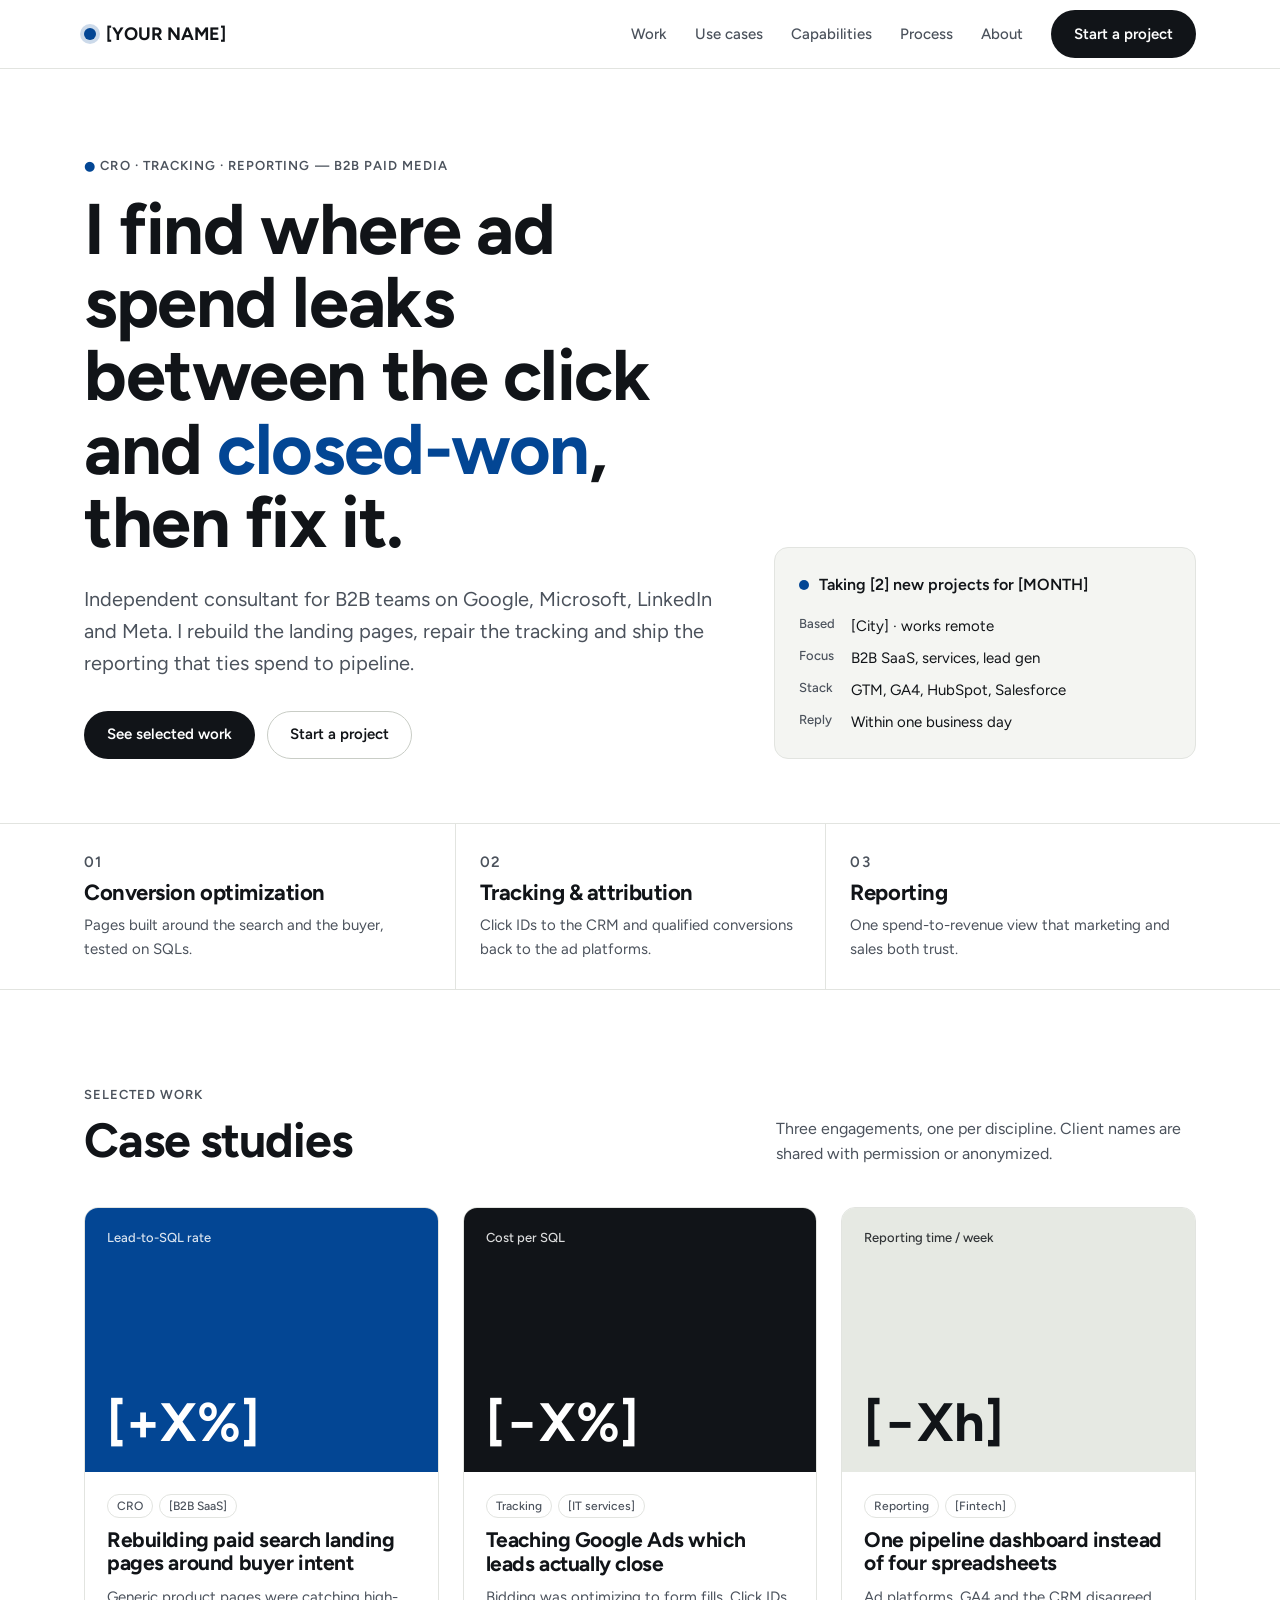
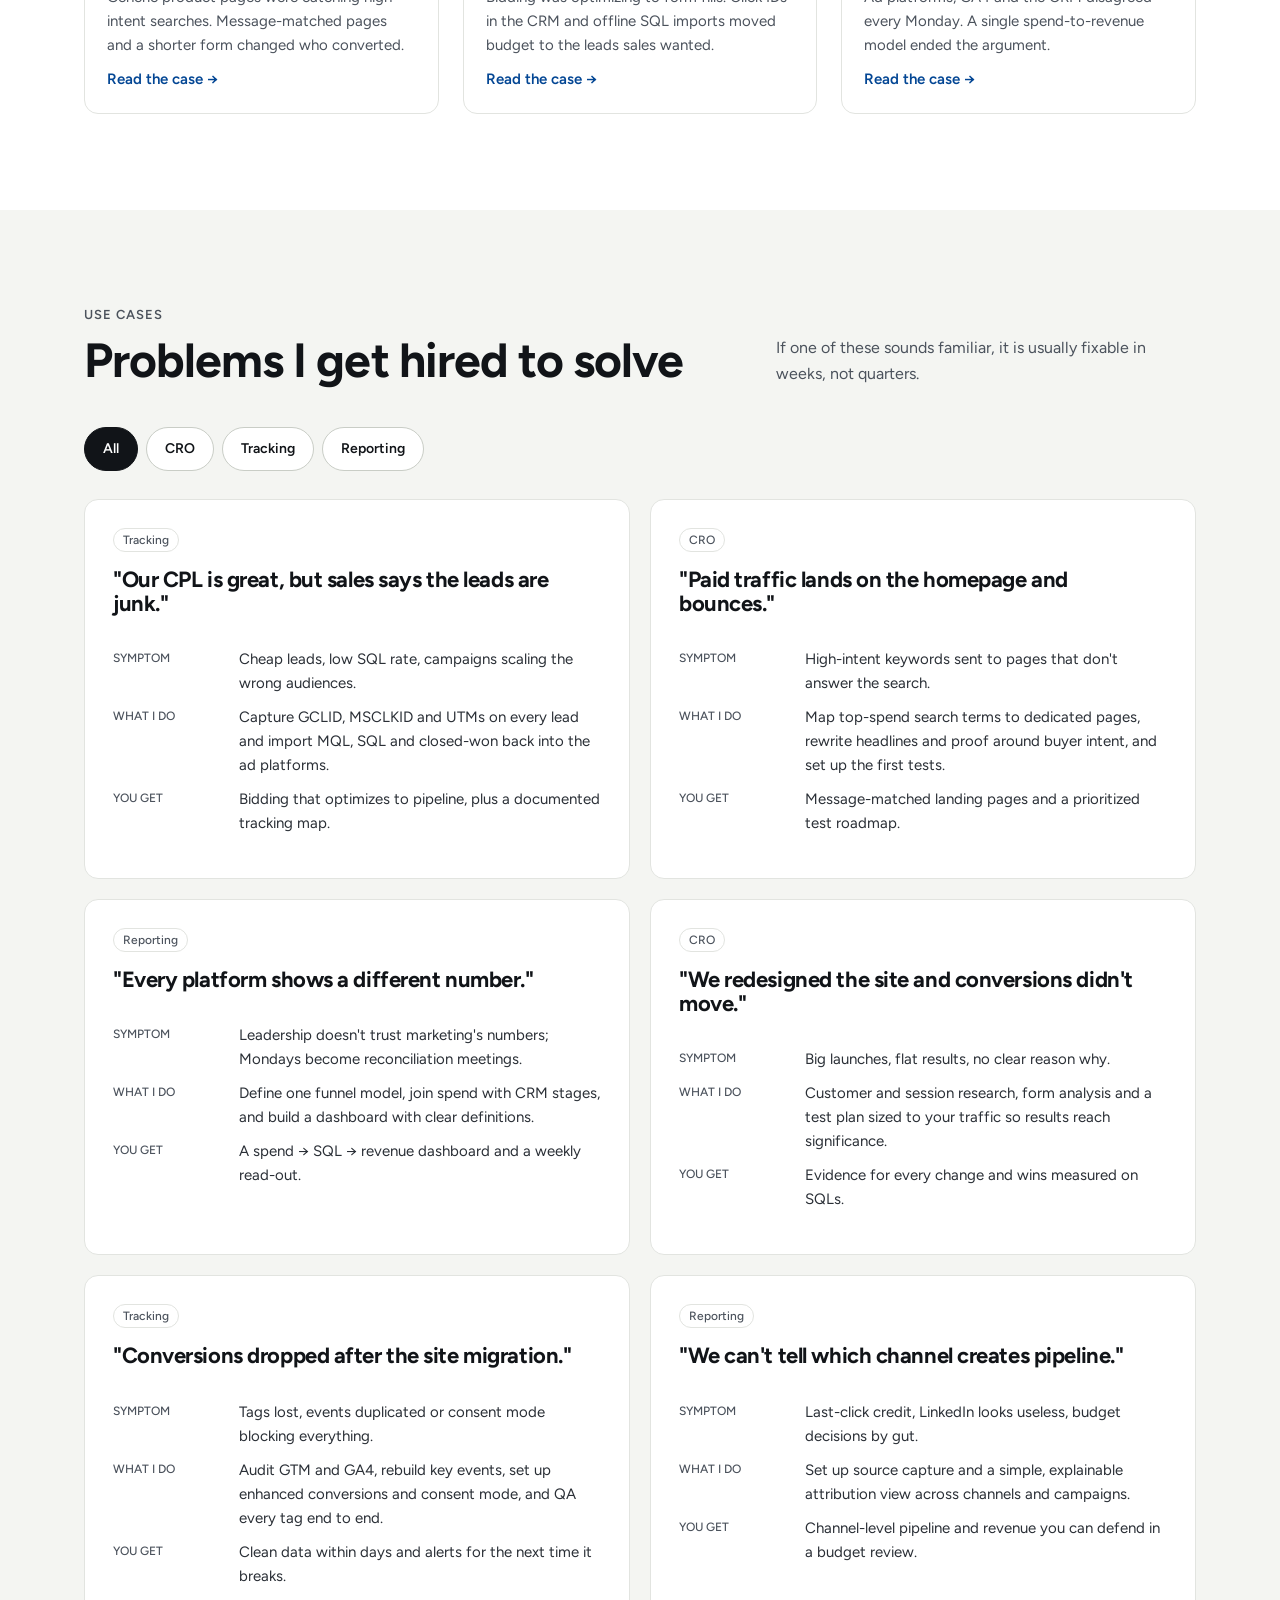
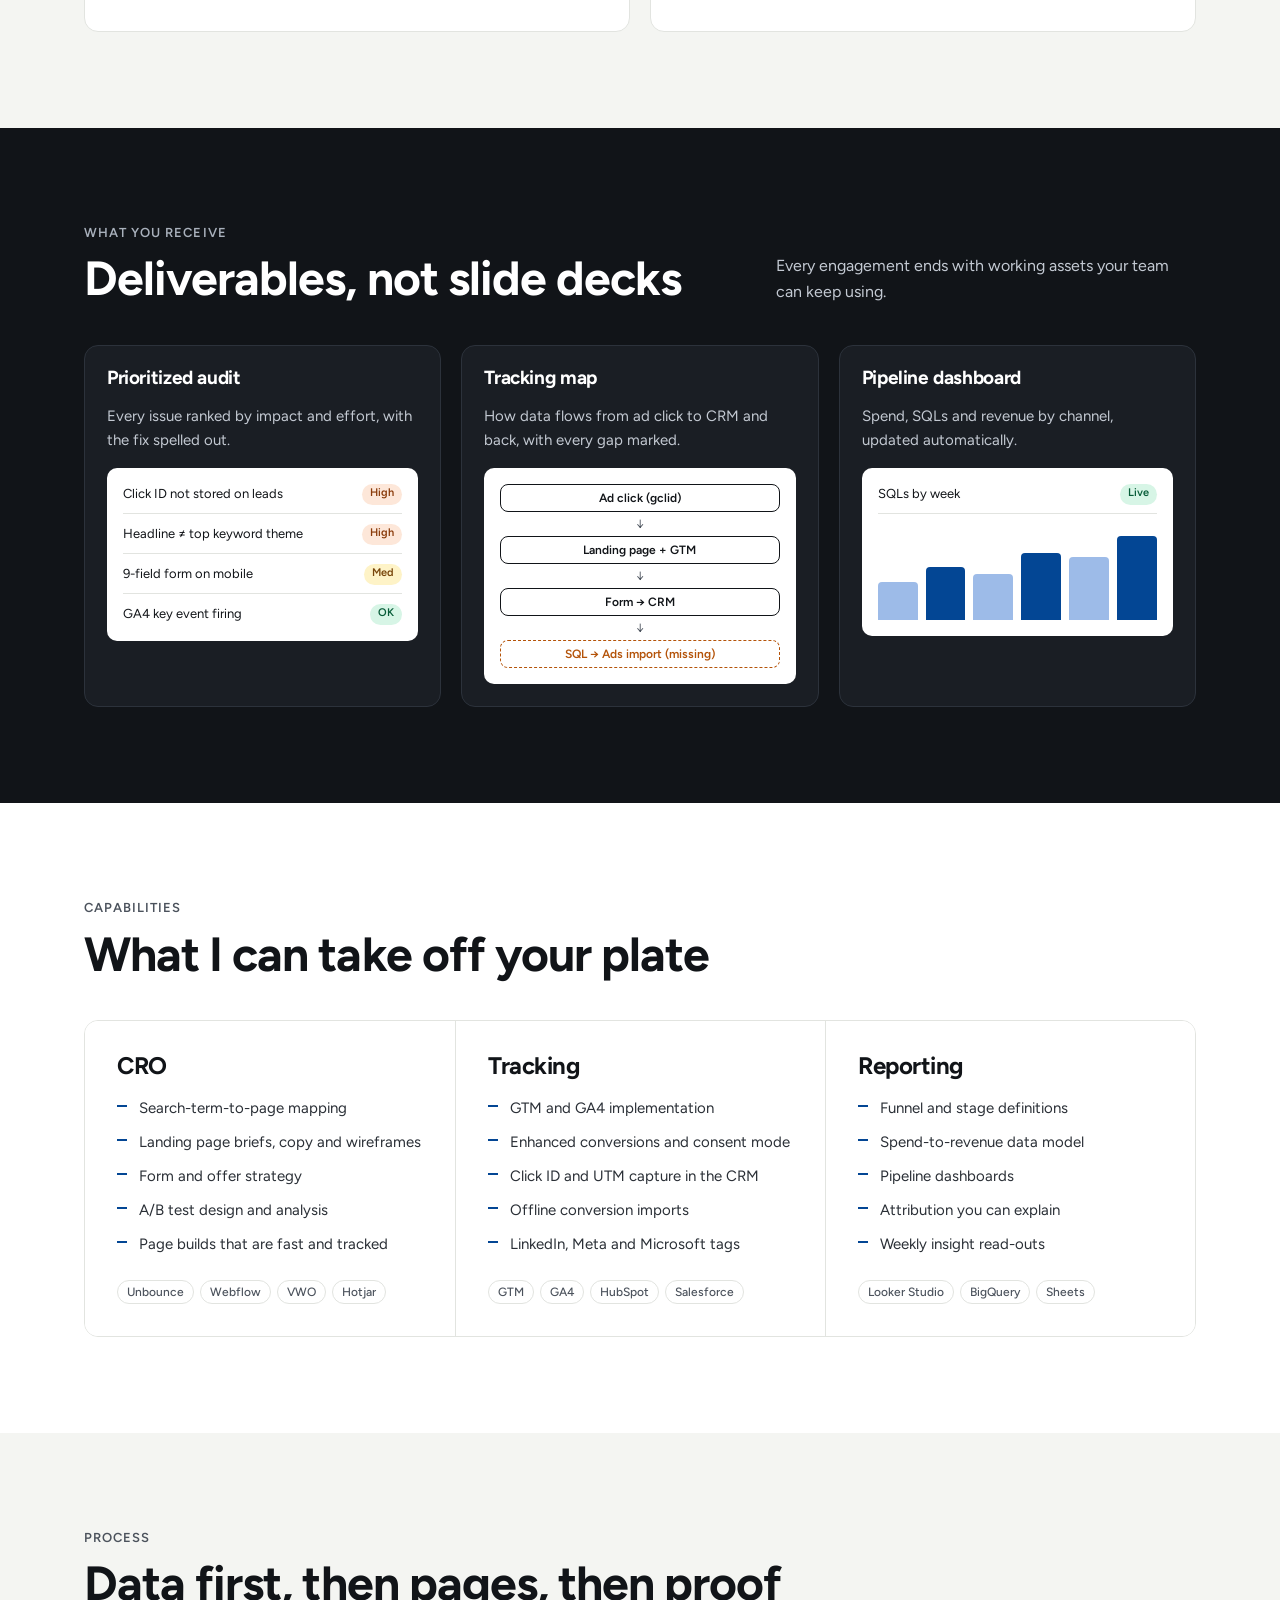
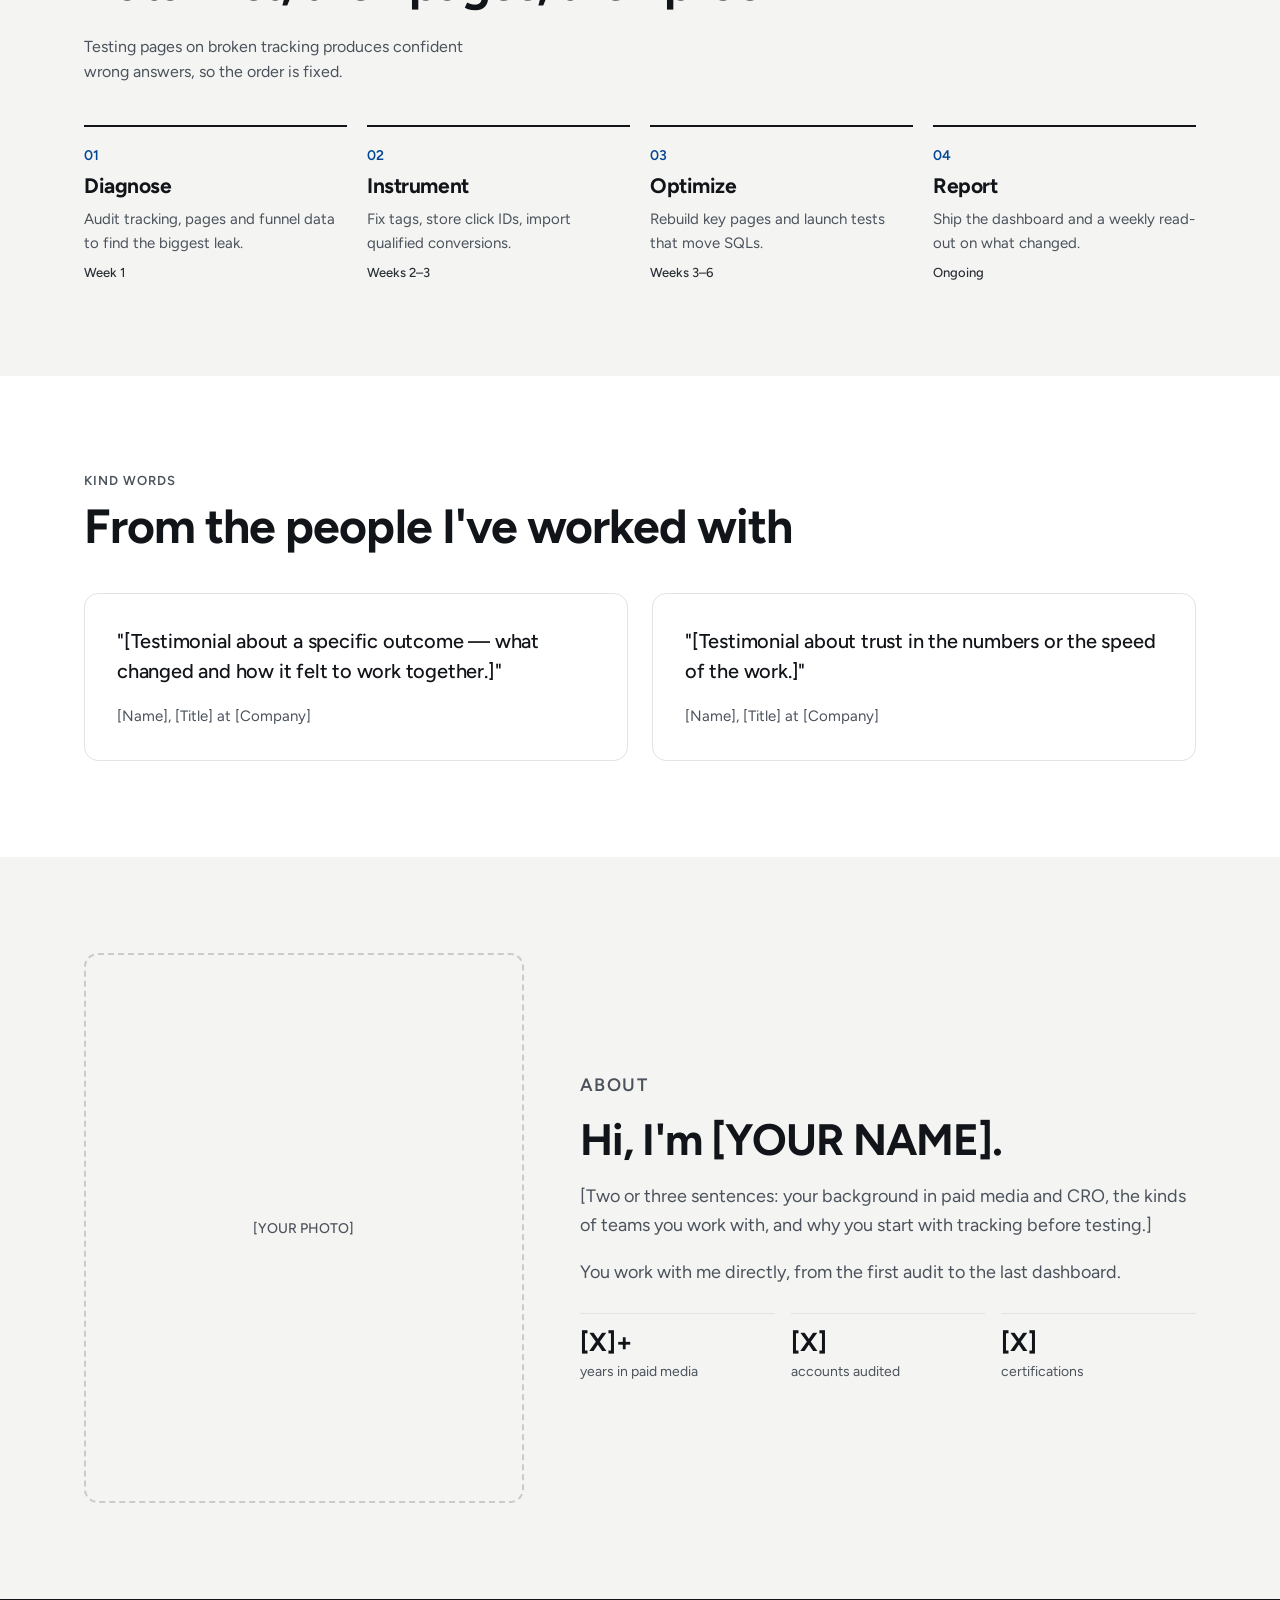
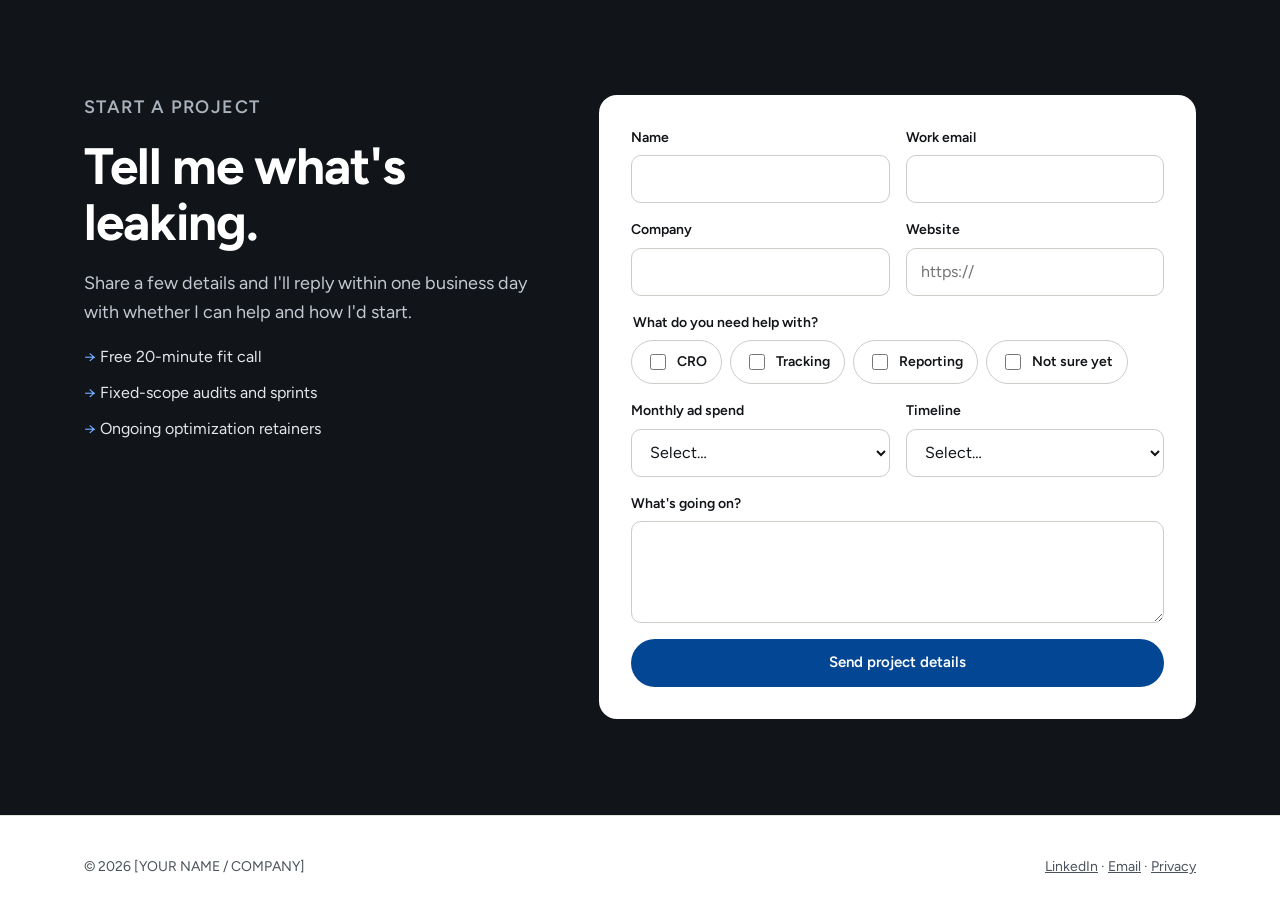
==== commit d0482651: "Switch to Circular XX / Figtree fonts and Chelsea blue accent Primary font Circular XX (self-hosted " ====
--- a/index.html
+++ b/index.html
@@ -12,7 +12,7 @@
   <link rel="icon" href="/favicon.svg" type="image/svg+xml">
   <link rel="preconnect" href="https://fonts.googleapis.com">
   <link rel="preconnect" href="https://fonts.gstatic.com" crossorigin>
-  <link rel="stylesheet" href="https://fonts.googleapis.com/css2?family=IBM+Plex+Mono:wght@500;600&family=Inter:wght@400;500;600;700&family=Space+Grotesk:wght@500;600;700&display=swap">
+  <link rel="stylesheet" href="https://fonts.googleapis.com/css2?family=Figtree:wght@400;500;600;700&display=swap">
   <link rel="stylesheet" href="/assets/styles.css">
   <!-- Google Tag Manager: paste your container snippet here -->
 </head>
@@ -81,7 +81,7 @@
         </div>
         <div class="p-work">
           <article class="p-case">
-            <div class="p-case-art green" aria-hidden="true">
+            <div class="p-case-art brand" aria-hidden="true">
               <span class="p-case-metric-label">Lead-to-SQL rate</span>
               <span class="p-case-metric">[+X%]</span>
             </div>
@@ -373,7 +373,7 @@
             </select>
           </div>
           <div class="p-field full"><label for="f-msg">What's going on?</label><textarea id="f-msg" name="message" rows="4"></textarea></div>
-          <div class="p-field full"><button class="p-button green" type="submit">Send project details</button></div>
+          <div class="p-field full"><button class="p-button brand" type="submit">Send project details</button></div>
         </form>
       </div>
     </section>
--- a/assets/styles.css
+++ b/assets/styles.css
@@ -1,3 +1,12 @@
+/* ===== Primary font: Circular XX =====
+   Circular XX is a commercial font (Lineto). To enable it, add your licensed
+   web font files to /assets/fonts/ and uncomment this block.
+
+@font-face { font-family: "CircularXX"; src: url("/assets/fonts/CircularXX-Regular.woff2") format("woff2"); font-weight: 400; font-display: swap; }
+@font-face { font-family: "CircularXX"; src: url("/assets/fonts/CircularXX-Medium.woff2") format("woff2"); font-weight: 500; font-display: swap; }
+@font-face { font-family: "CircularXX"; src: url("/assets/fonts/CircularXX-Bold.woff2") format("woff2"); font-weight: 700; font-display: swap; }
+*/
+
 /* ===== Portfolio site: tokens ===== */
 :root {
   --bg: #FFFFFF;
@@ -6,14 +15,18 @@
   --ink-soft: #2A2F36;
   --muted: #4B525C;
   --line: #E2E4E0;
-  --accent: #2BD98A;      /* fills, highlights */
-  --accent-ink: #052414;  /* text on accent */
-  --accent-text: #0A7A4B; /* accent text on light (AA) */
+  --accent: #034694;      /* Chelsea blue: fills, buttons, highlights */
+  --accent-ink: #FFFFFF;  /* text on accent */
+  --accent-text: #034694; /* accent text on light (9.1:1) */
+  --accent-on-dark: #6FA8FF; /* accent text on dark sections (7.7:1) */
+  --accent-soft: #9DBBE8; /* secondary chart fill */
   --amber: #B45309;
   --radius: 14px;
-  --head: "Space Grotesk", system-ui, sans-serif;
-  --body: "Inter", system-ui, -apple-system, "Segoe UI", sans-serif;
-  --mono: "IBM Plex Mono", ui-monospace, Menlo, monospace;
+  /* Primary: Circular XX (licensed; see @font-face below). Falls back to Figtree until the files are added. */
+  --head: "CircularXX", "Figtree", system-ui, sans-serif;
+  /* Secondary: Figtree */
+  --body: "Figtree", system-ui, -apple-system, "Segoe UI", sans-serif;
+  --mono: "Figtree", system-ui, sans-serif; /* labels use the secondary font */
 }
 
 *, *::before, *::after { box-sizing: border-box; }
@@ -29,7 +42,7 @@
 .p-skip:focus { left: 8px; }
 :focus-visible { outline: 3px solid var(--accent-text); outline-offset: 2px; }
 
-.p-label { font: 500 13px/1.4 var(--mono); letter-spacing: .04em; text-transform: uppercase; color: var(--muted); }
+.p-label { font: 600 13px/1.4 var(--mono); letter-spacing: .08em; text-transform: uppercase; color: var(--muted); }
 .p-label b { color: var(--accent-text); font-weight: 600; }
 
 /* Buttons */
@@ -38,13 +51,13 @@
 .p-button.solid { background: var(--ink); color: #fff; }
 .p-button.solid:hover { background: var(--ink-soft); }
 .p-button.ghost { border-color: #C9CDC6; color: var(--ink); background: transparent; }
-.p-button.green { background: var(--accent); color: var(--accent-ink); }
+.p-button.brand { background: var(--accent); color: var(--accent-ink); }
 
 /* Header */
 .p-header { position: sticky; top: 0; z-index: 40; background: rgba(255,255,255,.92); backdrop-filter: blur(8px); border-bottom: 1px solid var(--line); }
 .p-header-row { display: flex; align-items: center; justify-content: space-between; gap: 16px; min-height: 68px; }
 .p-brand { display: inline-flex; align-items: center; gap: 10px; text-decoration: none; color: var(--ink); font: 700 18px var(--head); }
-.p-brand-dot { width: 12px; height: 12px; border-radius: 50%; background: var(--accent); box-shadow: 0 0 0 4px rgba(43,217,138,.25); }
+.p-brand-dot { width: 12px; height: 12px; border-radius: 50%; background: var(--accent); box-shadow: 0 0 0 4px rgba(3,70,148,.2); }
 .p-menu { display: flex; align-items: center; gap: 28px; }
 .p-menu a:not(.p-button) { color: var(--muted); text-decoration: none; font-weight: 500; font-size: 15px; }
 .p-menu a:not(.p-button):hover { color: var(--ink); }
@@ -59,8 +72,8 @@
 .p-hero-ctas { display: flex; flex-wrap: wrap; gap: 12px; margin-top: 32px; }
 .p-status { border: 1px solid var(--line); border-radius: var(--radius); padding: 24px; display: flex; flex-direction: column; gap: 16px; background: var(--bg-alt); }
 .p-status-row { display: flex; align-items: center; gap: 10px; font-weight: 600; }
-.p-pulse { width: 10px; height: 10px; border-radius: 50%; background: var(--accent); box-shadow: 0 0 0 0 rgba(43,217,138,.6); animation: p-pulse 2s infinite; }
-@keyframes p-pulse { 70% { box-shadow: 0 0 0 10px rgba(43,217,138,0); } 100% { box-shadow: 0 0 0 0 rgba(43,217,138,0); } }
+.p-pulse { width: 10px; height: 10px; border-radius: 50%; background: var(--accent); box-shadow: 0 0 0 0 rgba(3,70,148,.5); animation: p-pulse 2s infinite; }
+@keyframes p-pulse { 70% { box-shadow: 0 0 0 10px rgba(3,70,148,0); } 100% { box-shadow: 0 0 0 0 rgba(3,70,148,0); } }
 .p-status dl { margin: 0; display: grid; grid-template-columns: auto 1fr; gap: 8px 16px; font-size: 15px; }
 .p-status dt { font: 500 13px var(--mono); color: var(--muted); padding-top: 2px; }
 .p-status dd { margin: 0; }
@@ -81,6 +94,7 @@
 .p-section-head h2 { font-size: clamp(32px, 3.8vw, 48px); margin-top: 10px; max-width: 720px; }
 .p-section-head > p { color: var(--muted); max-width: 420px; }
 .dark .p-label { color: #A9B1BC; }
+.dark .p-label b { color: var(--accent-on-dark); }
 .dark .p-section-head > p { color: #C3C9D2; }
 
 /* Work */
@@ -89,7 +103,7 @@
 .p-case:hover { box-shadow: 0 18px 44px rgba(17,20,24,.1); transform: translateY(-3px); }
 .p-case-art { aspect-ratio: 4 / 3; padding: 22px; display: flex; flex-direction: column; justify-content: space-between; }
 .p-case-art.ink { background: var(--ink); color: #fff; }
-.p-case-art.green { background: var(--accent); color: var(--accent-ink); }
+.p-case-art.brand { background: var(--accent); color: var(--accent-ink); }
 .p-case-art.stone { background: #E6E9E3; color: var(--ink); }
 .p-case-metric { font: 700 54px/1 var(--head); }
 .p-case-metric-label { font: 500 13px var(--mono); opacity: .85; }
@@ -132,7 +146,7 @@
 .p-arrow { text-align: center; color: var(--muted); font-size: 12px; line-height: 1; }
 .p-bars { display: flex; align-items: flex-end; gap: 8px; height: 96px; }
 .p-bars span { flex: 1; background: var(--accent); border-radius: 4px 4px 0 0; }
-.p-bars span:nth-child(odd) { background: #9FE9C6; }
+.p-bars span:nth-child(odd) { background: var(--accent-soft); }
 
 /* Capabilities */
 .p-caps { display: grid; grid-template-columns: repeat(3, 1fr); gap: 0; border: 1px solid var(--line); border-radius: var(--radius); overflow: hidden; }
@@ -175,7 +189,7 @@
 .p-contact-copy h2 { font-size: clamp(34px, 4vw, 52px); }
 .p-contact-copy > p { color: #C3C9D2; font-size: 18px; }
 .p-contact-copy ul { margin: 0; padding: 0; list-style: none; display: flex; flex-direction: column; gap: 10px; color: #E3E7EC; }
-.p-contact-copy li::before { content: "→ "; color: var(--accent); }
+.p-contact-copy li::before { content: "→ "; color: var(--accent-on-dark); }
 .p-form { background: #fff; color: var(--ink); border-radius: 18px; padding: 32px; display: grid; grid-template-columns: repeat(2, 1fr); gap: 16px; }
 .p-field { display: flex; flex-direction: column; gap: 6px; }
 .p-field.full { grid-column: 1 / -1; }
@@ -203,7 +217,7 @@
 .p-meta dd { margin: 0; font-weight: 600; }
 .p-results { display: grid; grid-template-columns: repeat(3, 1fr); gap: 20px; }
 .p-result { background: var(--ink); color: #fff; border-radius: var(--radius); padding: 28px; display: flex; flex-direction: column; gap: 8px; }
-.p-result strong { font: 700 48px/1 var(--head); color: var(--accent); }
+.p-result strong { font: 700 48px/1 var(--head); color: var(--accent-on-dark); }
 .p-result span { color: #C3C9D2; }
 .p-story { display: grid; grid-template-columns: 240px 1fr; gap: 40px; padding: 48px 0; border-bottom: 1px solid var(--line); }
 .p-story:last-child { border-bottom: 0; }
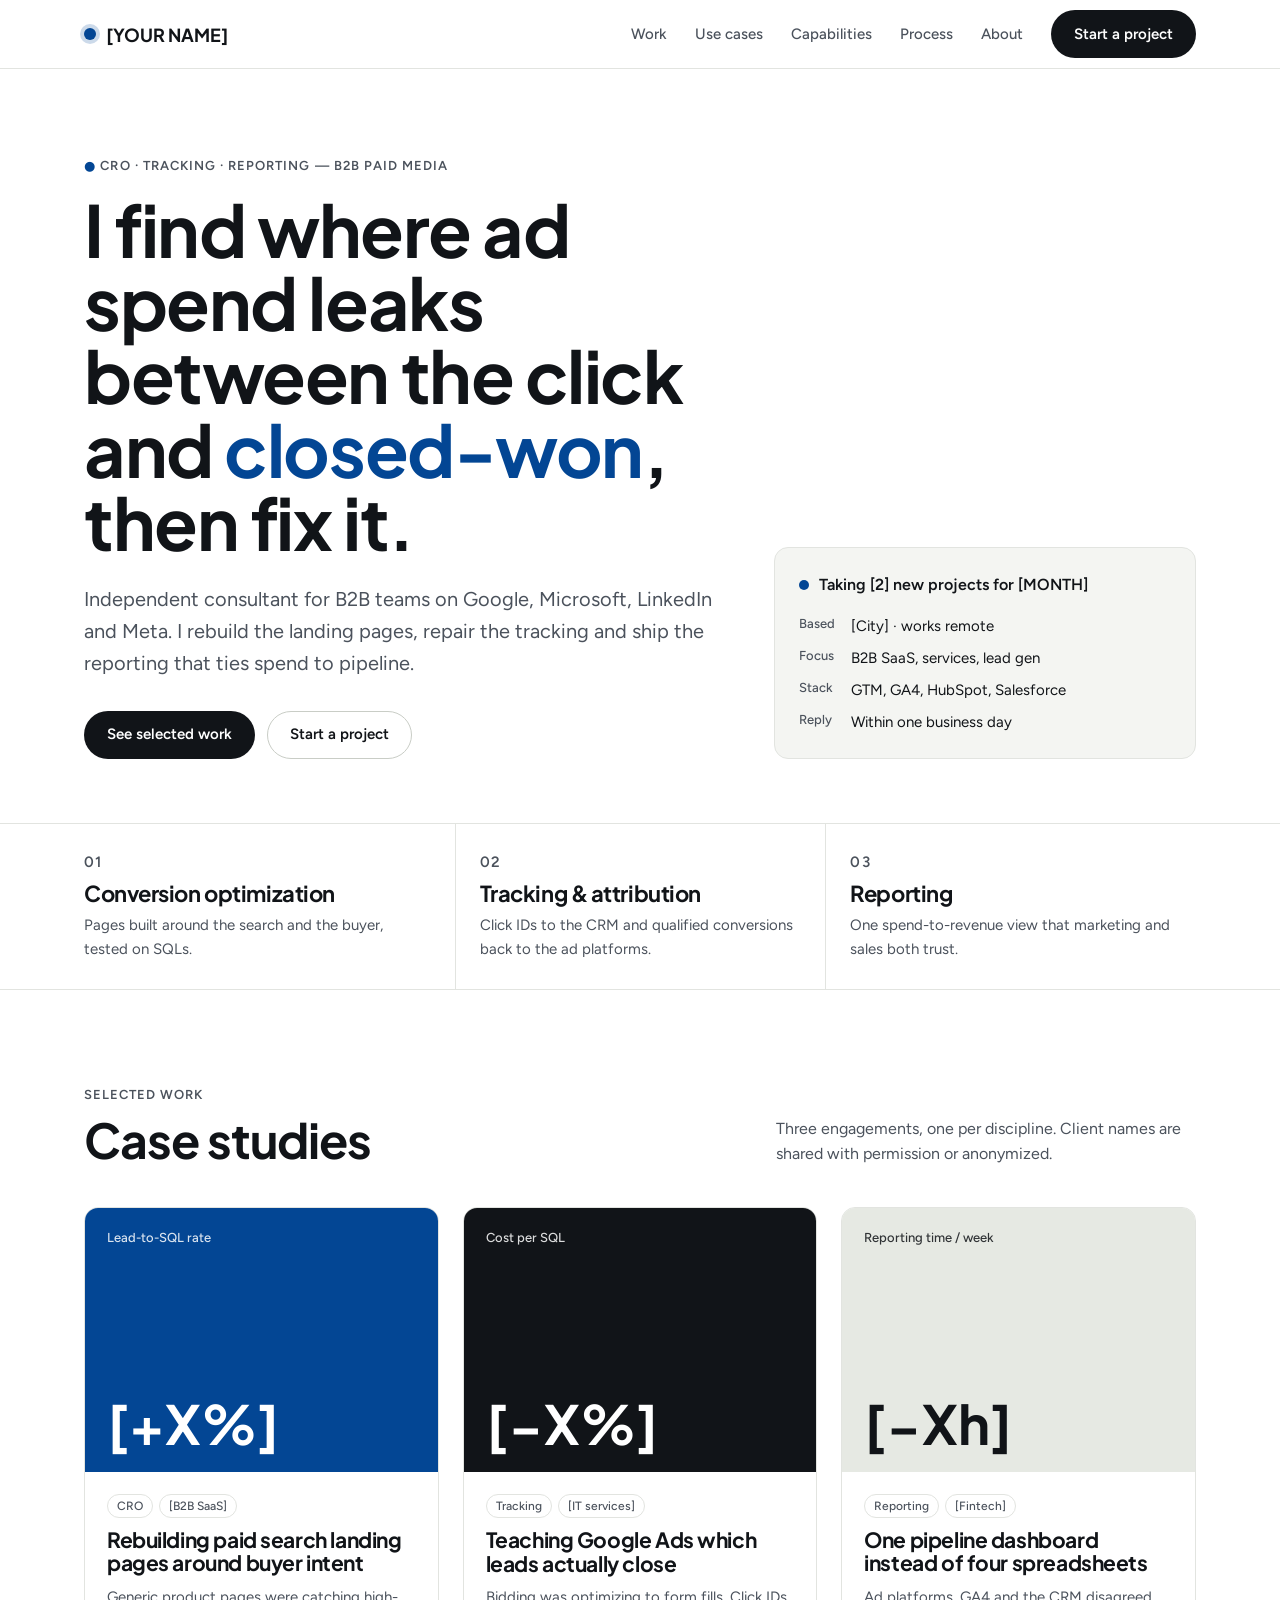
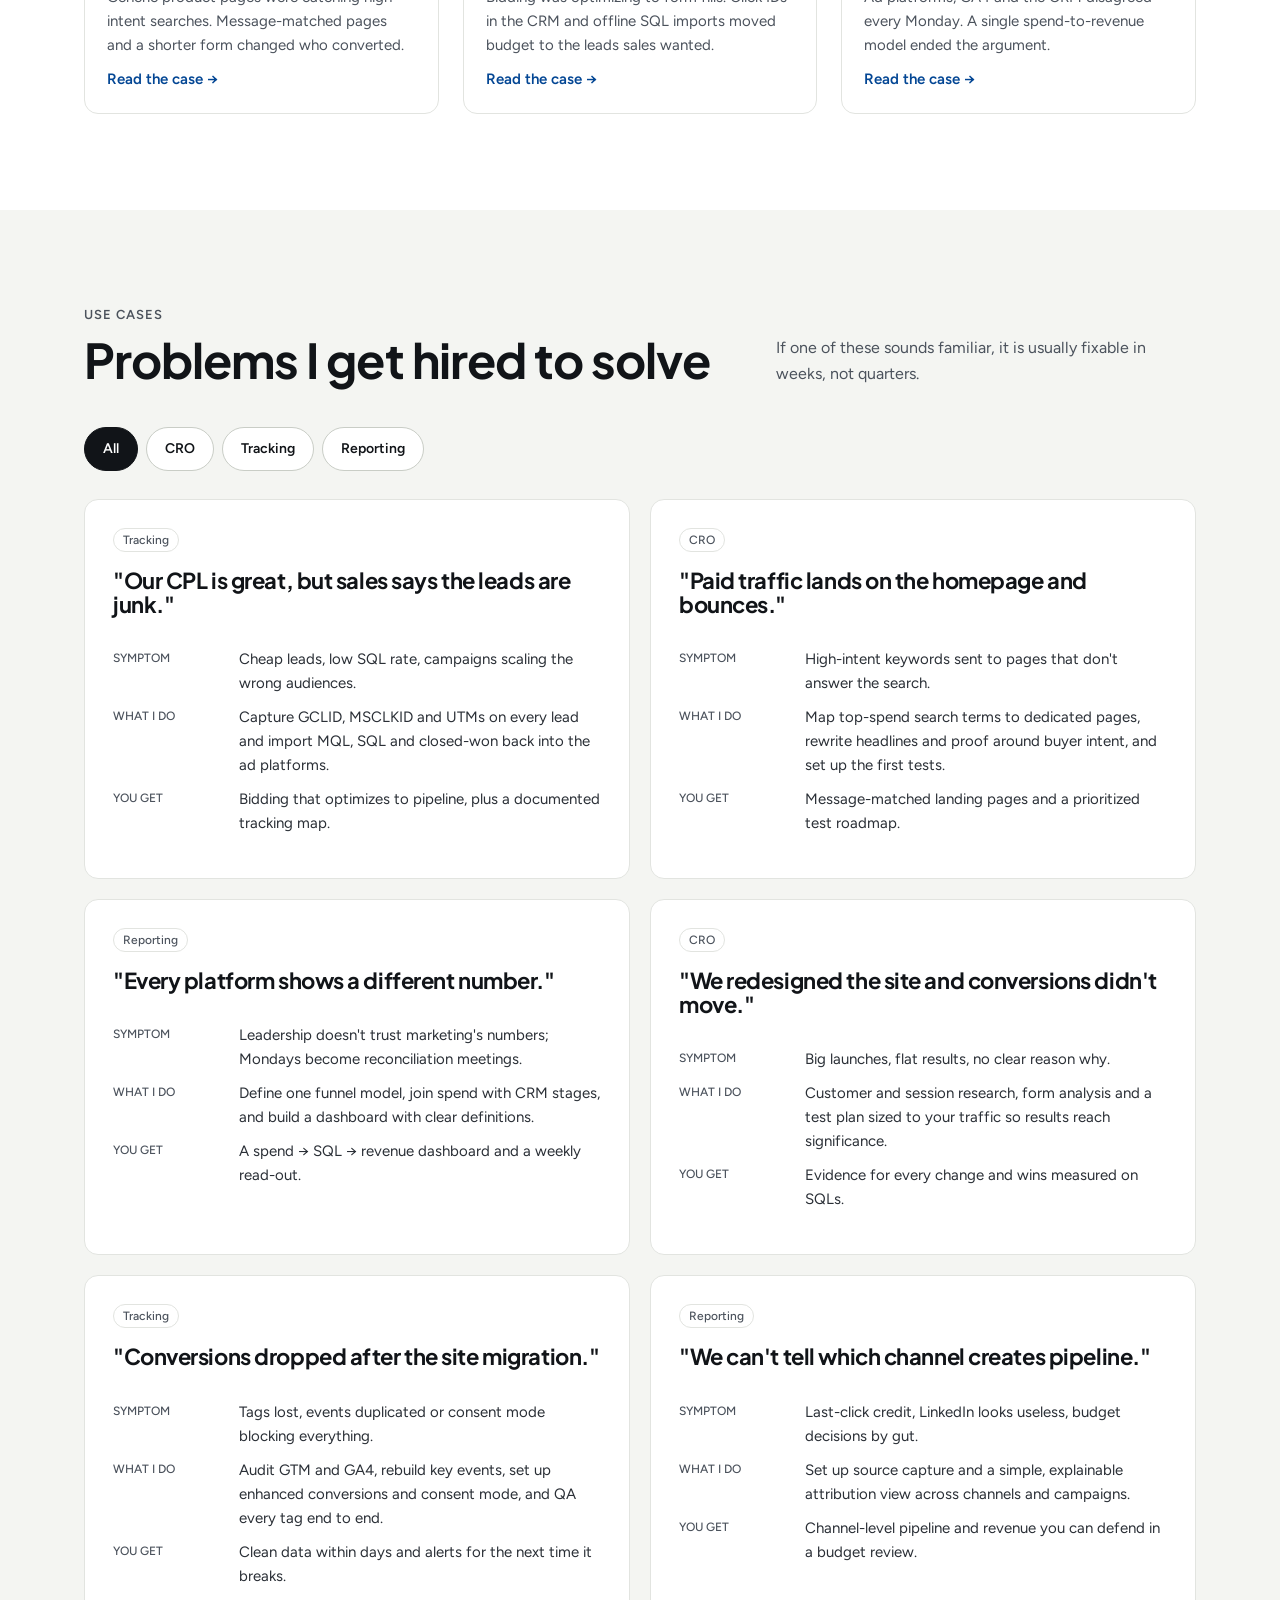
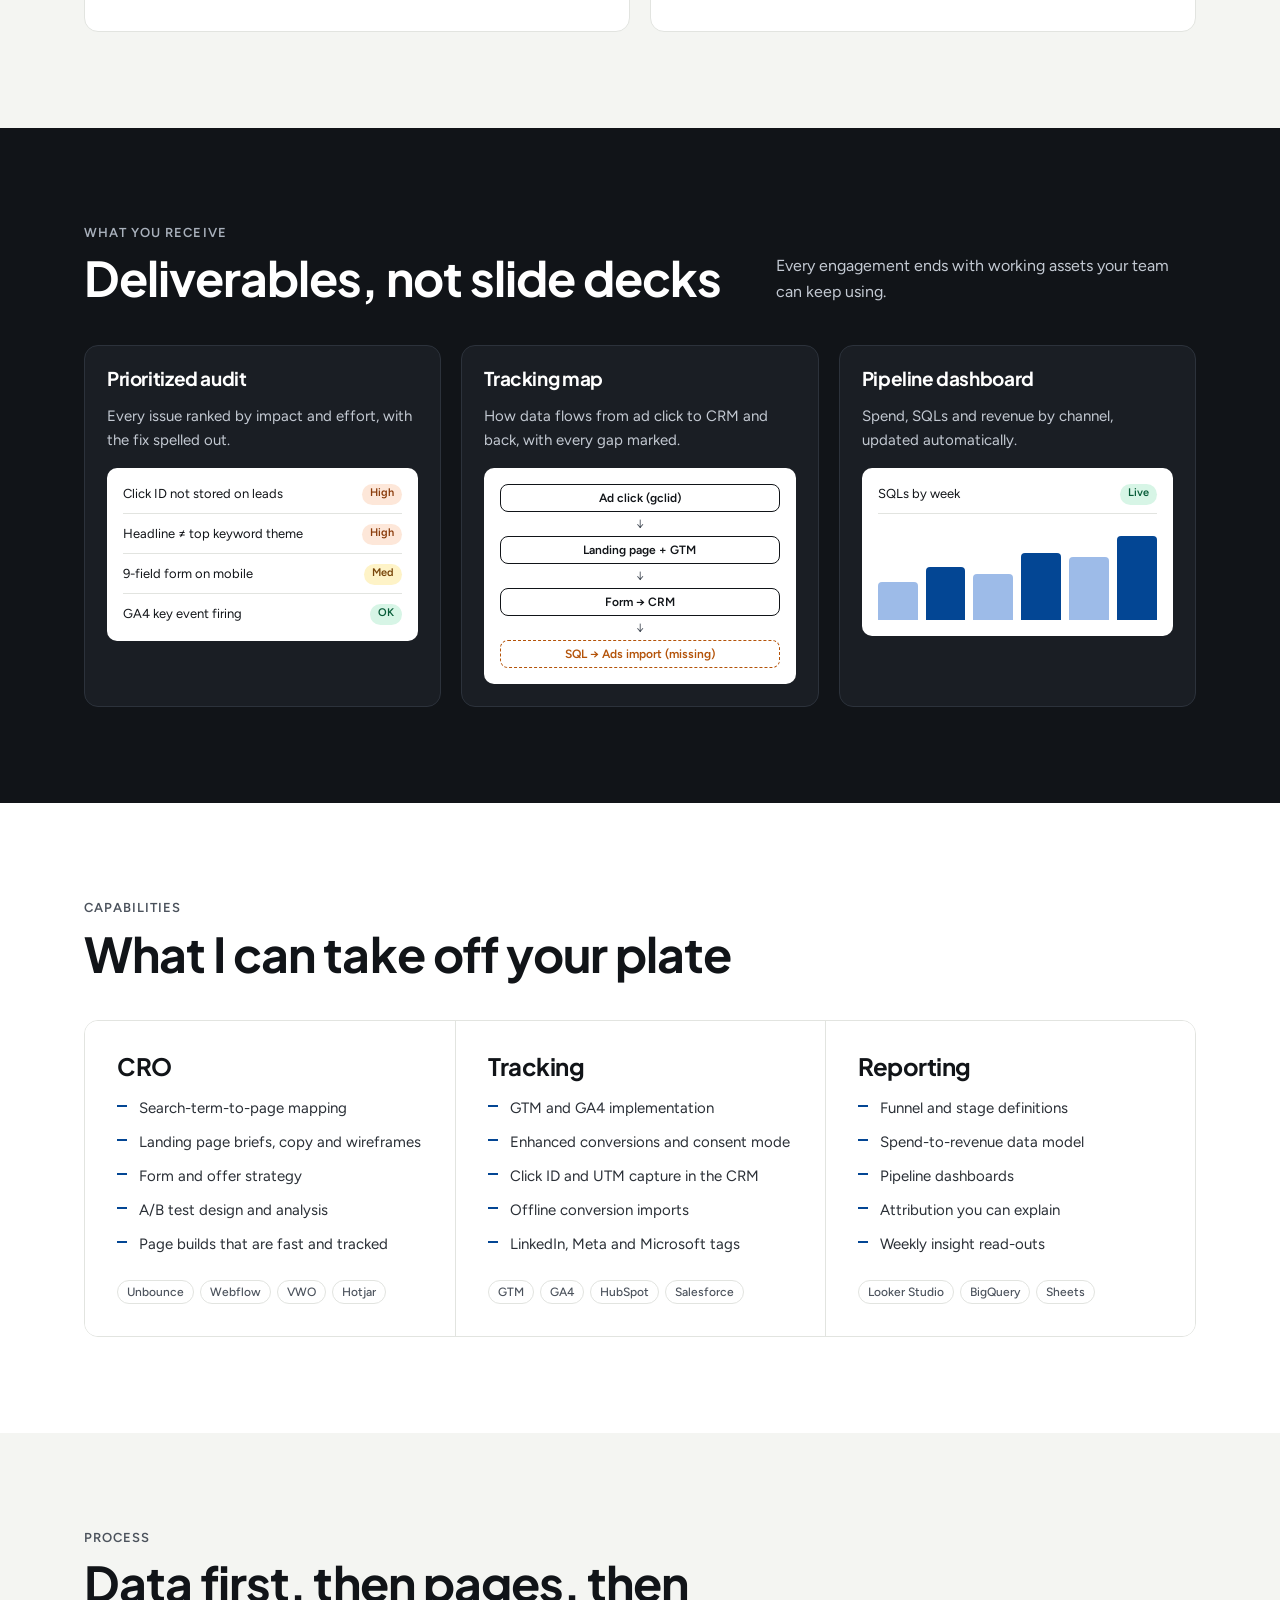
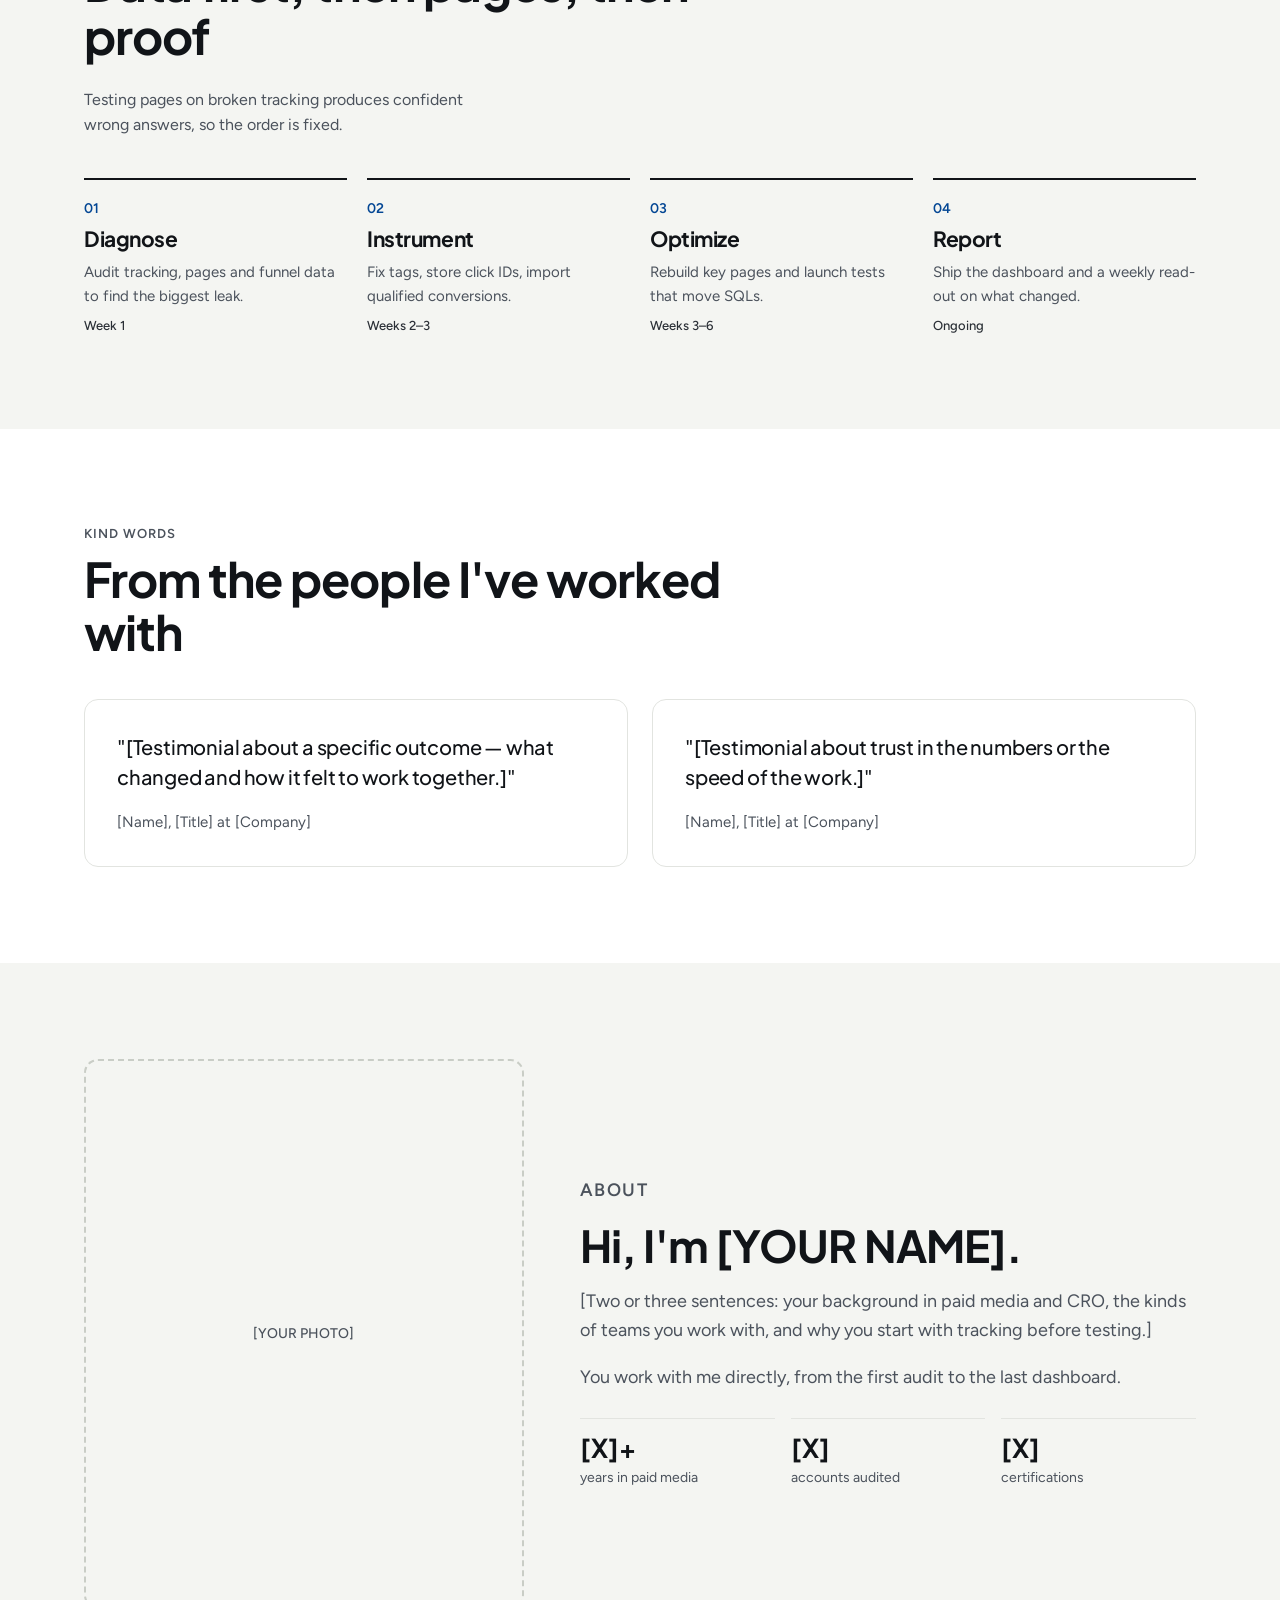
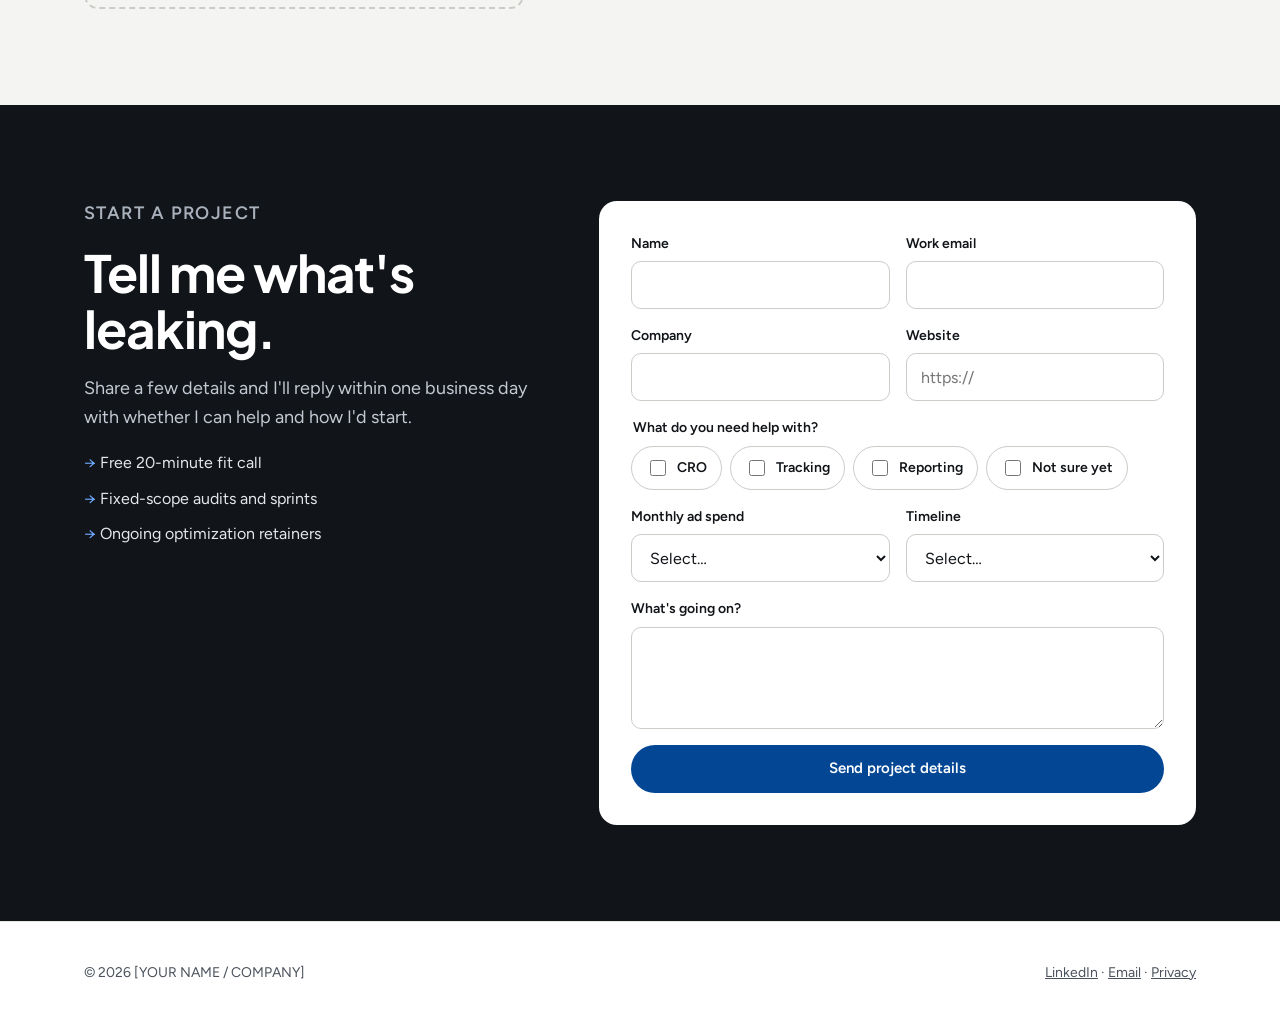
==== commit f3173ee1: "Use Plus Jakarta Sans for headings instead of Circular XX Free Google Fonts alternative to Circular;" ====
--- a/index.html
+++ b/index.html
@@ -12,7 +12,7 @@
   <link rel="icon" href="/favicon.svg" type="image/svg+xml">
   <link rel="preconnect" href="https://fonts.googleapis.com">
   <link rel="preconnect" href="https://fonts.gstatic.com" crossorigin>
-  <link rel="stylesheet" href="https://fonts.googleapis.com/css2?family=Figtree:wght@400;500;600;700&display=swap">
+  <link rel="stylesheet" href="https://fonts.googleapis.com/css2?family=Figtree:wght@400;500;600;700&family=Plus+Jakarta+Sans:wght@500;600;700;800&display=swap">
   <link rel="stylesheet" href="/assets/styles.css">
   <!-- Google Tag Manager: paste your container snippet here -->
 </head>
--- a/assets/styles.css
+++ b/assets/styles.css
@@ -1,12 +1,3 @@
-/* ===== Primary font: Circular XX =====
-   Circular XX is a commercial font (Lineto). To enable it, add your licensed
-   web font files to /assets/fonts/ and uncomment this block.
-
-@font-face { font-family: "CircularXX"; src: url("/assets/fonts/CircularXX-Regular.woff2") format("woff2"); font-weight: 400; font-display: swap; }
-@font-face { font-family: "CircularXX"; src: url("/assets/fonts/CircularXX-Medium.woff2") format("woff2"); font-weight: 500; font-display: swap; }
-@font-face { font-family: "CircularXX"; src: url("/assets/fonts/CircularXX-Bold.woff2") format("woff2"); font-weight: 700; font-display: swap; }
-*/
-
 /* ===== Portfolio site: tokens ===== */
 :root {
   --bg: #FFFFFF;
@@ -22,8 +13,8 @@
   --accent-soft: #9DBBE8; /* secondary chart fill */
   --amber: #B45309;
   --radius: 14px;
-  /* Primary: Circular XX (licensed; see @font-face below). Falls back to Figtree until the files are added. */
-  --head: "CircularXX", "Figtree", system-ui, sans-serif;
+  /* Primary: Plus Jakarta Sans (free, close match for Circular XX) */
+  --head: "Plus Jakarta Sans", "Figtree", system-ui, sans-serif;
   /* Secondary: Figtree */
   --body: "Figtree", system-ui, -apple-system, "Segoe UI", sans-serif;
   --mono: "Figtree", system-ui, sans-serif; /* labels use the secondary font */
